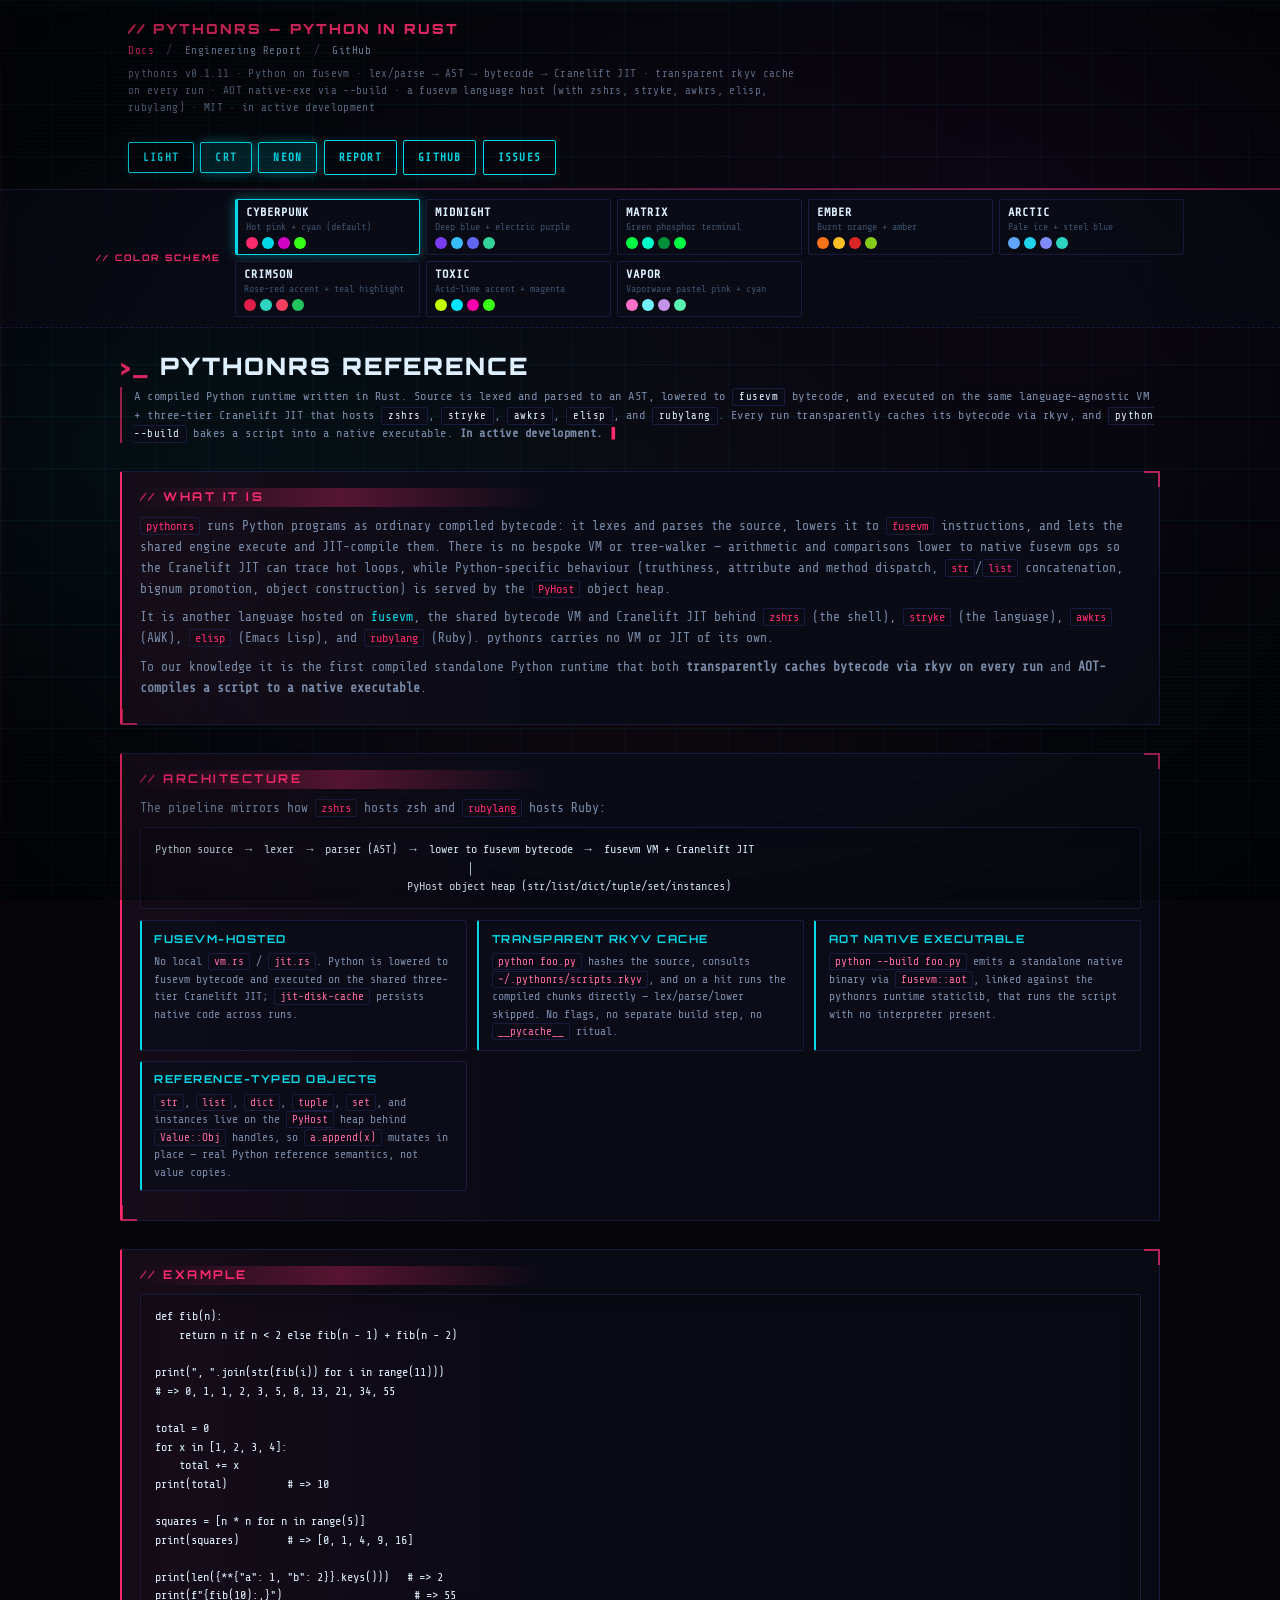
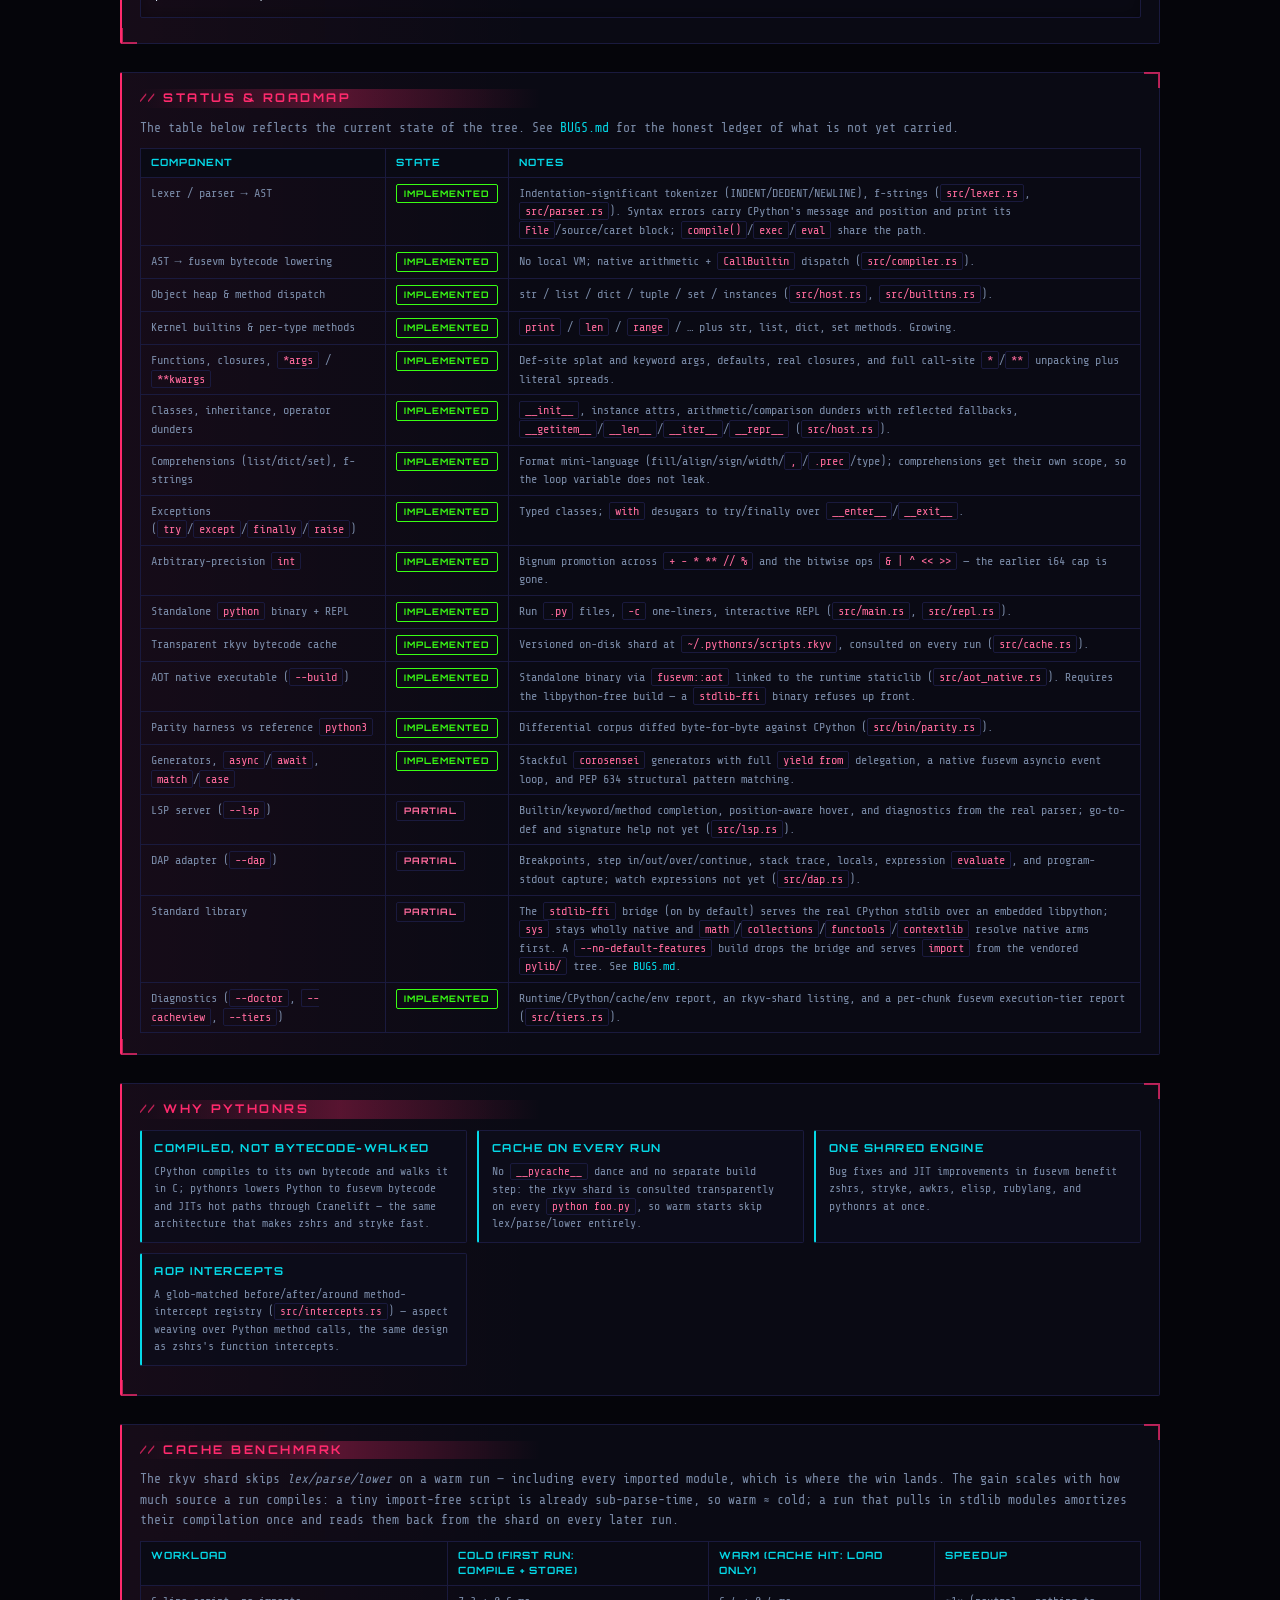
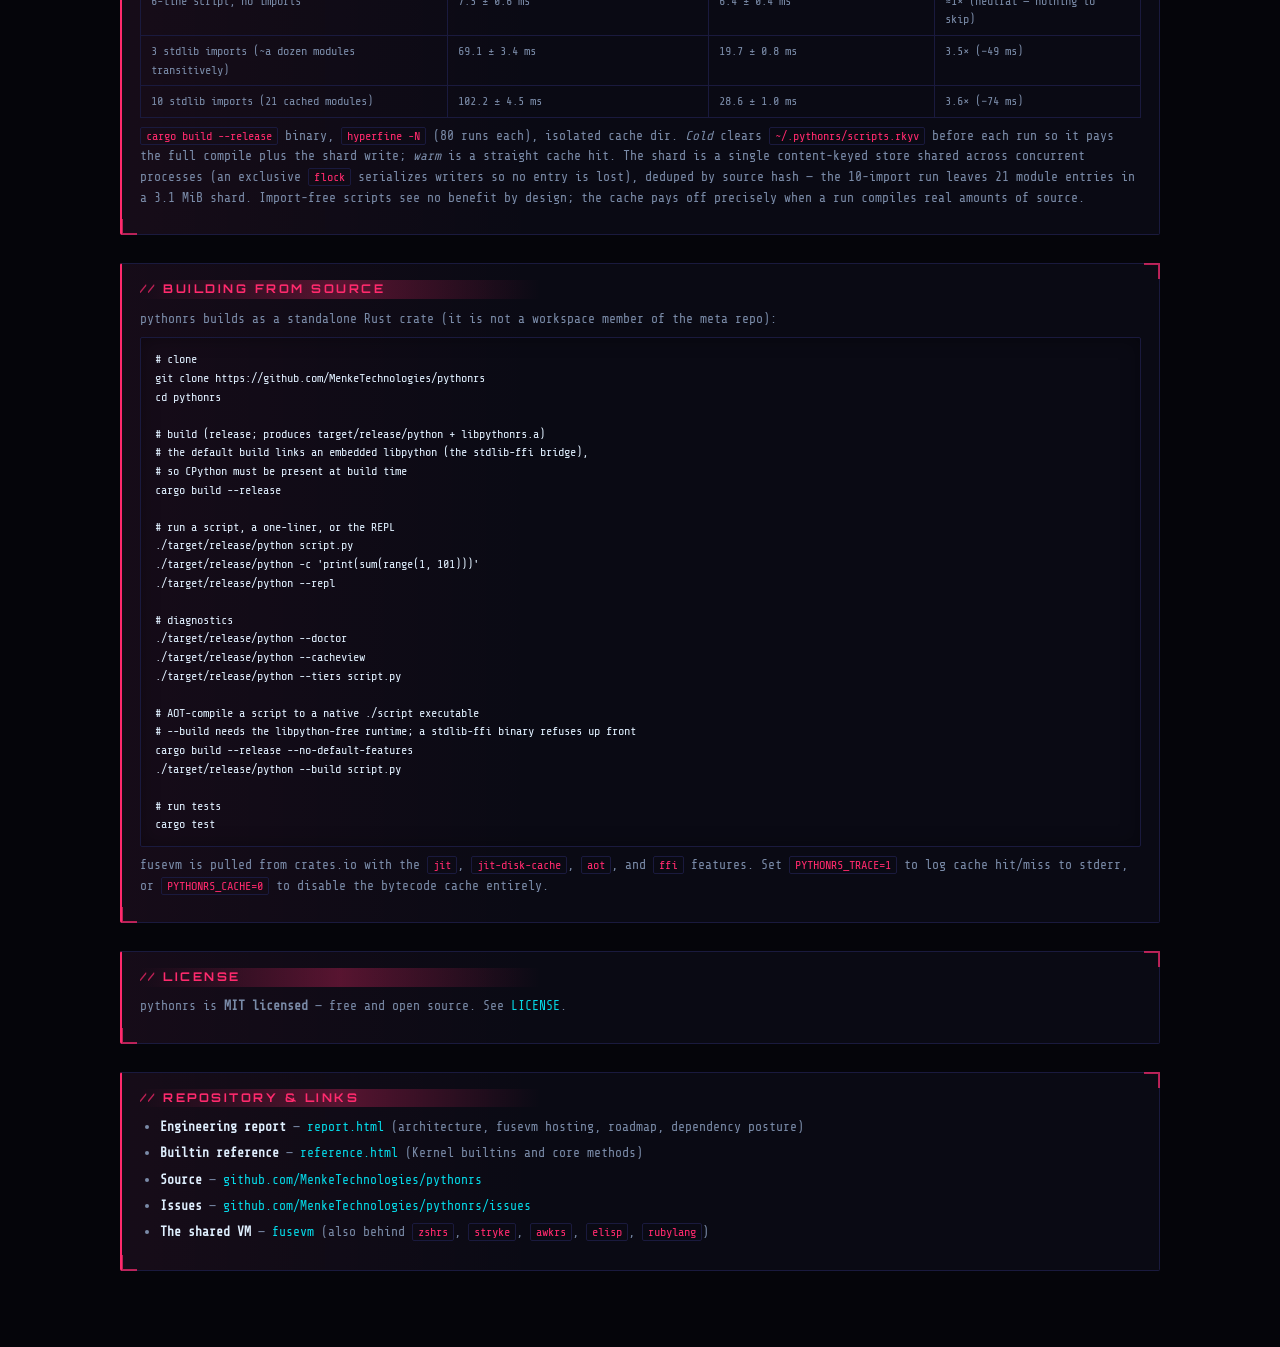
==== docs/index.html @ 942b1482 "docs: syntax-error reporting and compile() in the README and the status table; eval/exec/compile in " ====
<!DOCTYPE html>
<html lang="en">
<head>
  <meta charset="utf-8">
  <meta name="viewport" content="width=device-width, initial-scale=1">
  <meta name="color-scheme" content="dark light">
  <meta name="description" content="pythonrs — Python in Rust. A compiled Python runtime: source lexed and parsed to an AST, lowered to fusevm bytecode, and run on the shared bytecode VM with a three-tier Cranelift JIT. Transparent rkyv bytecode cache on every run, plus AOT to a native executable. MIT licensed.">
  <title>pythonrs — Documentation</title>
  <link rel="preconnect" href="https://fonts.googleapis.com">
  <link rel="preconnect" href="https://fonts.gstatic.com" crossorigin>
  <link href="https://fonts.googleapis.com/css2?family=Orbitron:wght@400;600;700;900&amp;family=Share+Tech+Mono&amp;display=swap" rel="stylesheet">
  <link rel="stylesheet" href="hud-static.css">
  <link rel="stylesheet" href="tutorial.css">
  <style>
    .tutorial-main { max-width: 68rem; }
    .docs-build-line {
      margin: 0.35rem 0 0;
      font-family: 'Share Tech Mono', ui-monospace, monospace;
      font-size: 11px;
      color: var(--text-dim);
      letter-spacing: 0.03em;
      max-width: 42rem;
      opacity: 0.75;
    }
    .hub-scheme-strip {
      border-bottom: 1px dashed var(--border);
      background: color-mix(in srgb, var(--bg-secondary) 85%, transparent);
      padding: 0.55rem 1.5rem 0.65rem;
      position: relative;
    }
    .hub-scheme-strip-inner {
      max-width: 68rem;
      margin: 0 auto;
      display: flex;
      align-items: center;
      gap: 0.85rem;
    }
    .hub-scheme-strip .hud-scheme-label {
      flex: 0 0 auto;
      font-family: 'Orbitron', sans-serif;
      font-size: 9px;
      font-weight: 700;
      letter-spacing: 2px;
      text-transform: uppercase;
      color: var(--accent);
      text-align: left;
    }
    .hub-scheme-strip .scheme-grid {
      flex: 1 1 auto;
      display: grid;
      grid-template-columns: repeat(5, minmax(0, 1fr));
      gap: 6px;
    }
    @media (max-width: 720px) {
      .hub-scheme-strip-inner { flex-direction: column; align-items: stretch; }
      .hub-scheme-strip .scheme-grid { grid-template-columns: repeat(2, minmax(0, 1fr)); }
    }
    .cat-grid {
      display: grid;
      grid-template-columns: repeat(auto-fill, minmax(16rem, 1fr));
      gap: 0.6rem;
      margin: 0.7rem 0;
    }
    .cat-card {
      border: 1px solid var(--border);
      border-left: 2px solid var(--cyan);
      padding: 0.6rem 0.8rem;
      background: color-mix(in srgb, var(--bg-card) 92%, transparent);
      border-radius: 2px;
    }
    .cat-card h4 {
      font-family: 'Orbitron', sans-serif;
      font-size: 11px;
      font-weight: 700;
      letter-spacing: 1.5px;
      text-transform: uppercase;
      color: var(--cyan);
      margin: 0 0 0.35rem;
    }
    .cat-card p { margin: 0; font-size: 11.5px; color: var(--text-dim); line-height: 1.5; }
    .cat-card code { font-size: 11px; color: var(--accent-light); }
    .reflection-table { width: 100%; border-collapse: collapse; margin: 0.6rem 0 0.2rem; font-size: 12px; }
    .reflection-table th {
      background: var(--bg-secondary); color: var(--cyan);
      font-family: 'Orbitron', sans-serif; font-size: 10px; font-weight: 700;
      letter-spacing: 1px; text-transform: uppercase; text-align: left;
      padding: 6px 10px; border: 1px solid var(--border);
    }
    .reflection-table td { padding: 6px 10px; border: 1px solid var(--border); color: var(--text-dim); vertical-align: top; }
    .reflection-table td code { color: var(--accent-light); background: var(--bg); }
    .status-pill {
      display: inline-block; font-family: 'Orbitron', sans-serif; font-size: 9px;
      font-weight: 700; letter-spacing: 1px; text-transform: uppercase;
      padding: 2px 7px; border-radius: 2px; border: 1px solid var(--border);
    }
    .status-ported { color: var(--cyan); border-color: var(--cyan); }
    .status-implemented { color: var(--green); border-color: var(--green); }
    .status-progress { color: var(--accent-light); }
    .status-planned { color: var(--text-muted); }
  </style>
</head>
<body>
  <div class="app tutorial-app" id="docsApp">
    <div class="crt-scanline" id="crtH" aria-hidden="true"></div>
    <div class="crt-scanline-v" id="crtV" aria-hidden="true"></div>

    <header class="tutorial-header">
      <div class="tutorial-header-inner">
        <div>
          <h1 class="tutorial-brand">// PYTHONRS — PYTHON IN RUST</h1>
          <nav class="tutorial-crumbs" aria-label="Breadcrumb">
            <span class="current">Docs</span>
            <span class="sep">/</span>
            <a href="report.html">Engineering Report</a>
            <span class="sep">/</span>
            <a href="https://github.com/MenkeTechnologies/pythonrs" target="_blank" rel="noopener noreferrer">GitHub</a>
          </nav>
          <p class="docs-build-line" id="pythonrsBuildLine">pythonrs v0.1.11 · Python on fusevm · lex/parse → AST → bytecode → Cranelift JIT · transparent rkyv cache on every run · AOT native-exe via --build · a fusevm language host (with zshrs, stryke, awkrs, elisp, rubylang) · MIT · in active development</p>
        </div>
        <div class="tutorial-toolbar">
          <button type="button" class="btn btn-secondary" id="btnTheme" title="Toggle light/dark">Theme</button>
          <button type="button" class="btn btn-secondary active" id="btnCrt" title="CRT scanline overlay">CRT</button>
          <button type="button" class="btn btn-secondary active" id="btnNeon" title="Neon border pulse">Neon</button>
          <a class="btn btn-secondary" href="report.html">Report</a>
          <a class="btn btn-secondary" href="https://github.com/MenkeTechnologies/pythonrs" target="_blank" rel="noopener noreferrer">GitHub</a>
          <a class="btn btn-secondary" href="https://github.com/MenkeTechnologies/pythonrs/issues" target="_blank" rel="noopener noreferrer">Issues</a>
        </div>
      </div>
    </header>

    <div class="hub-scheme-strip">
      <div class="hub-scheme-strip-inner">
        <span class="hud-scheme-label">// Color scheme</span>
        <div class="scheme-grid" id="hudSchemeGrid"></div>
      </div>
    </div>

    <main class="tutorial-main">
      <h2 class="tutorial-title"><span class="step-hash">&gt;_</span>PYTHONRS REFERENCE</h2>
      <p class="tutorial-subtitle">A compiled Python runtime written in Rust. Source is lexed and parsed to an AST, lowered to <code>fusevm</code> bytecode, and executed on the same language-agnostic VM + three-tier Cranelift JIT that hosts <code>zshrs</code>, <code>stryke</code>, <code>awkrs</code>, <code>elisp</code>, and <code>rubylang</code>. Every run transparently caches its bytecode via rkyv, and <code>python --build</code> bakes a script into a native executable. <strong>In active development.</strong></p>

      <section class="tutorial-section">
        <h2>What it is</h2>
        <p><code>pythonrs</code> runs Python programs as ordinary compiled bytecode: it lexes and parses the source, lowers it to <code>fusevm</code> instructions, and lets the shared engine execute and JIT-compile them. There is no bespoke VM or tree-walker — arithmetic and comparisons lower to native fusevm ops so the Cranelift JIT can trace hot loops, while Python-specific behaviour (truthiness, attribute and method dispatch, <code>str</code>/<code>list</code> concatenation, bignum promotion, object construction) is served by the <code>PyHost</code> object heap.</p>
        <p>It is another language hosted on <a href="https://github.com/MenkeTechnologies/fusevm">fusevm</a>, the shared bytecode VM and Cranelift JIT behind <code>zshrs</code> (the shell), <code>stryke</code> (the language), <code>awkrs</code> (AWK), <code>elisp</code> (Emacs Lisp), and <code>rubylang</code> (Ruby). pythonrs carries no VM or JIT of its own.</p>
        <p>To our knowledge it is the first compiled standalone Python runtime that both <strong>transparently caches bytecode via rkyv on every run</strong> and <strong>AOT-compiles a script to a native executable</strong>.</p>
      </section>

      <section class="tutorial-section">
        <h2>Architecture</h2>
        <p>The pipeline mirrors how <code>zshrs</code> hosts zsh and <code>rubylang</code> hosts Ruby:</p>
        <pre>Python source  →  lexer  →  parser (AST)  →  lower to fusevm bytecode  →  fusevm VM + Cranelift JIT
                                                    │
                                          PyHost object heap (str/list/dict/tuple/set/instances)</pre>
        <div class="cat-grid">
          <div class="cat-card"><h4>fusevm-hosted</h4><p>No local <code>vm.rs</code> / <code>jit.rs</code>. Python is lowered to fusevm bytecode and executed on the shared three-tier Cranelift JIT; <code>jit-disk-cache</code> persists native code across runs.</p></div>
          <div class="cat-card"><h4>Transparent rkyv cache</h4><p><code>python foo.py</code> hashes the source, consults <code>~/.pythonrs/scripts.rkyv</code>, and on a hit runs the compiled chunks directly — lex/parse/lower skipped. No flags, no separate build step, no <code>__pycache__</code> ritual.</p></div>
          <div class="cat-card"><h4>AOT native executable</h4><p><code>python --build foo.py</code> emits a standalone native binary via <code>fusevm::aot</code>, linked against the pythonrs runtime staticlib, that runs the script with no interpreter present.</p></div>
          <div class="cat-card"><h4>Reference-typed objects</h4><p><code>str</code>, <code>list</code>, <code>dict</code>, <code>tuple</code>, <code>set</code>, and instances live on the <code>PyHost</code> heap behind <code>Value::Obj</code> handles, so <code>a.append(x)</code> mutates in place — real Python reference semantics, not value copies.</p></div>
        </div>
      </section>

      <section class="tutorial-section">
        <h2>Example</h2>
<pre>def fib(n):
    return n if n &lt; 2 else fib(n - 1) + fib(n - 2)

print(", ".join(str(fib(i)) for i in range(11)))
# =&gt; 0, 1, 1, 2, 3, 5, 8, 13, 21, 34, 55

total = 0
for x in [1, 2, 3, 4]:
    total += x
print(total)          # =&gt; 10

squares = [n * n for n in range(5)]
print(squares)        # =&gt; [0, 1, 4, 9, 16]

print(len({**{"a": 1, "b": 2}}.keys()))   # =&gt; 2
print(f"{fib(10):,}")                      # =&gt; 55</pre>
      </section>

      <section class="tutorial-section">
        <h2>Status &amp; roadmap</h2>
        <p>The table below reflects the current state of the tree. See <a href="https://github.com/MenkeTechnologies/pythonrs/blob/main/BUGS.md">BUGS.md</a> for the honest ledger of what is not yet carried.</p>
        <table class="reflection-table">
          <thead><tr><th>Component</th><th>State</th><th>Notes</th></tr></thead>
          <tbody>
            <tr><td>Lexer / parser → AST</td><td><span class="status-pill status-implemented">Implemented</span></td><td>Indentation-significant tokenizer (INDENT/DEDENT/NEWLINE), f-strings (<code>src/lexer.rs</code>, <code>src/parser.rs</code>). Syntax errors carry CPython's message and position and print its <code>File</code>/source/caret block; <code>compile()</code>/<code>exec</code>/<code>eval</code> share the path.</td></tr>
            <tr><td>AST → fusevm bytecode lowering</td><td><span class="status-pill status-implemented">Implemented</span></td><td>No local VM; native arithmetic + <code>CallBuiltin</code> dispatch (<code>src/compiler.rs</code>).</td></tr>
            <tr><td>Object heap &amp; method dispatch</td><td><span class="status-pill status-implemented">Implemented</span></td><td>str / list / dict / tuple / set / instances (<code>src/host.rs</code>, <code>src/builtins.rs</code>).</td></tr>
            <tr><td>Kernel builtins &amp; per-type methods</td><td><span class="status-pill status-implemented">Implemented</span></td><td><code>print</code> / <code>len</code> / <code>range</code> / … plus str, list, dict, set methods. Growing.</td></tr>
            <tr><td>Functions, closures, <code>*args</code> / <code>**kwargs</code></td><td><span class="status-pill status-implemented">Implemented</span></td><td>Def-site splat and keyword args, defaults, real closures, and full call-site <code>*</code>/<code>**</code> unpacking plus literal spreads.</td></tr>
            <tr><td>Classes, inheritance, operator dunders</td><td><span class="status-pill status-implemented">Implemented</span></td><td><code>__init__</code>, instance attrs, arithmetic/comparison dunders with reflected fallbacks, <code>__getitem__</code>/<code>__len__</code>/<code>__iter__</code>/<code>__repr__</code> (<code>src/host.rs</code>).</td></tr>
            <tr><td>Comprehensions (list/dict/set), f-strings</td><td><span class="status-pill status-implemented">Implemented</span></td><td>Format mini-language (fill/align/sign/width/<code>,</code>/<code>.prec</code>/type); comprehensions get their own scope, so the loop variable does not leak.</td></tr>
            <tr><td>Exceptions (<code>try</code>/<code>except</code>/<code>finally</code>/<code>raise</code>)</td><td><span class="status-pill status-implemented">Implemented</span></td><td>Typed classes; <code>with</code> desugars to try/finally over <code>__enter__</code>/<code>__exit__</code>.</td></tr>
            <tr><td>Arbitrary-precision <code>int</code></td><td><span class="status-pill status-implemented">Implemented</span></td><td>Bignum promotion across <code>+ - * ** // %</code> and the bitwise ops <code>&amp; | ^ &lt;&lt; &gt;&gt;</code> — the earlier i64 cap is gone.</td></tr>
            <tr><td>Standalone <code>python</code> binary + REPL</td><td><span class="status-pill status-implemented">Implemented</span></td><td>Run <code>.py</code> files, <code>-c</code> one-liners, interactive REPL (<code>src/main.rs</code>, <code>src/repl.rs</code>).</td></tr>
            <tr><td>Transparent rkyv bytecode cache</td><td><span class="status-pill status-implemented">Implemented</span></td><td>Versioned on-disk shard at <code>~/.pythonrs/scripts.rkyv</code>, consulted on every run (<code>src/cache.rs</code>).</td></tr>
            <tr><td>AOT native executable (<code>--build</code>)</td><td><span class="status-pill status-implemented">Implemented</span></td><td>Standalone binary via <code>fusevm::aot</code> linked to the runtime staticlib (<code>src/aot_native.rs</code>). Requires the libpython-free build — a <code>stdlib-ffi</code> binary refuses up front.</td></tr>
            <tr><td>Parity harness vs reference <code>python3</code></td><td><span class="status-pill status-implemented">Implemented</span></td><td>Differential corpus diffed byte-for-byte against CPython (<code>src/bin/parity.rs</code>).</td></tr>
            <tr><td>Generators, <code>async</code>/<code>await</code>, <code>match</code>/<code>case</code></td><td><span class="status-pill status-implemented">Implemented</span></td><td>Stackful <code>corosensei</code> generators with full <code>yield from</code> delegation, a native fusevm asyncio event loop, and PEP 634 structural pattern matching.</td></tr>
            <tr><td>LSP server (<code>--lsp</code>)</td><td><span class="status-pill status-progress">Partial</span></td><td>Builtin/keyword/method completion, position-aware hover, and diagnostics from the real parser; go-to-def and signature help not yet (<code>src/lsp.rs</code>).</td></tr>
            <tr><td>DAP adapter (<code>--dap</code>)</td><td><span class="status-pill status-progress">Partial</span></td><td>Breakpoints, step in/out/over/continue, stack trace, locals, expression <code>evaluate</code>, and program-stdout capture; watch expressions not yet (<code>src/dap.rs</code>).</td></tr>
            <tr><td>Standard library</td><td><span class="status-pill status-progress">Partial</span></td><td>The <code>stdlib-ffi</code> bridge (on by default) serves the real CPython stdlib over an embedded libpython; <code>sys</code> stays wholly native and <code>math</code>/<code>collections</code>/<code>functools</code>/<code>contextlib</code> resolve native arms first. A <code>--no-default-features</code> build drops the bridge and serves <code>import</code> from the vendored <code>pylib/</code> tree. See <a href="https://github.com/MenkeTechnologies/pythonrs/blob/main/BUGS.md">BUGS.md</a>.</td></tr>
            <tr><td>Diagnostics (<code>--doctor</code>, <code>--cacheview</code>, <code>--tiers</code>)</td><td><span class="status-pill status-implemented">Implemented</span></td><td>Runtime/CPython/cache/env report, an rkyv-shard listing, and a per-chunk fusevm execution-tier report (<code>src/tiers.rs</code>).</td></tr>
          </tbody>
        </table>
      </section>

      <section class="tutorial-section">
        <h2>Why pythonrs</h2>
        <div class="cat-grid">
          <div class="cat-card"><h4>Compiled, not bytecode-walked</h4><p>CPython compiles to its own bytecode and walks it in C; pythonrs lowers Python to fusevm bytecode and JITs hot paths through Cranelift — the same architecture that makes zshrs and stryke fast.</p></div>
          <div class="cat-card"><h4>Cache on every run</h4><p>No <code>__pycache__</code> dance and no separate build step: the rkyv shard is consulted transparently on every <code>python foo.py</code>, so warm starts skip lex/parse/lower entirely.</p></div>
          <div class="cat-card"><h4>One shared engine</h4><p>Bug fixes and JIT improvements in fusevm benefit zshrs, stryke, awkrs, elisp, rubylang, and pythonrs at once.</p></div>
          <div class="cat-card"><h4>AOP intercepts</h4><p>A glob-matched before/after/around method-intercept registry (<code>src/intercepts.rs</code>) — aspect weaving over Python method calls, the same design as zshrs's function intercepts.</p></div>
        </div>
      </section>

      <section class="tutorial-section">
        <h2>Cache benchmark</h2>
        <p>The rkyv shard skips <em>lex/parse/lower</em> on a warm run — including every imported module, which is where the win lands. The gain scales with how much source a run compiles: a tiny import-free script is already sub-parse-time, so warm ≈ cold; a run that pulls in stdlib modules amortizes their compilation once and reads them back from the shard on every later run.</p>
        <table class="reflection-table">
          <thead><tr><th>Workload</th><th>Cold (first run: compile&nbsp;+&nbsp;store)</th><th>Warm (cache hit: load only)</th><th>Speedup</th></tr></thead>
          <tbody>
            <tr><td>6-line script, no imports</td><td>7.3&nbsp;±&nbsp;0.6&nbsp;ms</td><td>6.4&nbsp;±&nbsp;0.4&nbsp;ms</td><td>≈1× (neutral — nothing to skip)</td></tr>
            <tr><td>3 stdlib imports (~a dozen modules transitively)</td><td>69.1&nbsp;±&nbsp;3.4&nbsp;ms</td><td>19.7&nbsp;±&nbsp;0.8&nbsp;ms</td><td>3.5× (−49&nbsp;ms)</td></tr>
            <tr><td>10 stdlib imports (21 cached modules)</td><td>102.2&nbsp;±&nbsp;4.5&nbsp;ms</td><td>28.6&nbsp;±&nbsp;1.0&nbsp;ms</td><td>3.6× (−74&nbsp;ms)</td></tr>
          </tbody>
        </table>
        <p class="docs-note"><code>cargo build --release</code> binary, <code>hyperfine -N</code> (80 runs each), isolated cache dir. <em>Cold</em> clears <code>~/.pythonrs/scripts.rkyv</code> before each run so it pays the full compile plus the shard write; <em>warm</em> is a straight cache hit. The shard is a single content-keyed store shared across concurrent processes (an exclusive <code>flock</code> serializes writers so no entry is lost), deduped by source hash — the 10-import run leaves 21 module entries in a 3.1&nbsp;MiB shard. Import-free scripts see no benefit by design; the cache pays off precisely when a run compiles real amounts of source.</p>
      </section>

      <section class="tutorial-section">
        <h2>Building from source</h2>
        <p>pythonrs builds as a standalone Rust crate (it is not a workspace member of the meta repo):</p>
<pre># clone
git clone https://github.com/MenkeTechnologies/pythonrs
cd pythonrs

# build (release; produces target/release/python + libpythonrs.a)
# the default build links an embedded libpython (the stdlib-ffi bridge),
# so CPython must be present at build time
cargo build --release

# run a script, a one-liner, or the REPL
./target/release/python script.py
./target/release/python -c 'print(sum(range(1, 101)))'
./target/release/python --repl

# diagnostics
./target/release/python --doctor
./target/release/python --cacheview
./target/release/python --tiers script.py

# AOT-compile a script to a native ./script executable
# --build needs the libpython-free runtime; a stdlib-ffi binary refuses up front
cargo build --release --no-default-features
./target/release/python --build script.py

# run tests
cargo test</pre>
        <p>fusevm is pulled from crates.io with the <code>jit</code>, <code>jit-disk-cache</code>, <code>aot</code>, and <code>ffi</code> features. Set <code>PYTHONRS_TRACE=1</code> to log cache hit/miss to stderr, or <code>PYTHONRS_CACHE=0</code> to disable the bytecode cache entirely.</p>
      </section>

      <section class="tutorial-section">
        <h2>License</h2>
        <p>pythonrs is <strong>MIT licensed</strong> — free and open source. See <a href="https://github.com/MenkeTechnologies/pythonrs/blob/main/LICENSE">LICENSE</a>.</p>
      </section>

      <section class="tutorial-section">
        <h2>Repository &amp; links</h2>
        <ul>
          <li><strong>Engineering report</strong> — <a href="report.html">report.html</a> (architecture, fusevm hosting, roadmap, dependency posture)</li>
          <li><strong>Builtin reference</strong> — <a href="reference.html">reference.html</a> (Kernel builtins and core methods)</li>
          <li><strong>Source</strong> — <a href="https://github.com/MenkeTechnologies/pythonrs">github.com/MenkeTechnologies/pythonrs</a></li>
          <li><strong>Issues</strong> — <a href="https://github.com/MenkeTechnologies/pythonrs/issues">github.com/MenkeTechnologies/pythonrs/issues</a></li>
          <li><strong>The shared VM</strong> — <a href="https://github.com/MenkeTechnologies/fusevm">fusevm</a> (also behind <code>zshrs</code>, <code>stryke</code>, <code>awkrs</code>, <code>elisp</code>, <code>rubylang</code>)</li>
        </ul>
      </section>
    </main>
  </div>

  <script src="hud-theme.js"></script>
</body>
</html>
---- docs/hud-static.css ----
/*
 * Fonts: pages must load Google Fonts with <link href="https://fonts.googleapis.com/..."> in <head>.
 * Do not use @import here: the i18n audit inlines this file in a single <style> block, and a leading
 * @import against https from file:// makes WebKit skip the rest of the stylesheet (HUD + color schemes vanish).
 */
html {
  color-scheme: dark;
}
html[data-theme="light"] {
  color-scheme: light;
}

* { margin: 0; padding: 0; box-sizing: border-box; }

::selection {
  background: rgba(5, 217, 232, 0.3);
  color: #fff;
}

:root {
  --bg-primary: #05050a;
  --bg-secondary: #0a0a14;
  --bg-card: #0d0d1a;
  --bg-hover: #12122a;
  --accent: #ff2a6d;
  --accent-light: #ff6b9d;
  --accent-glow: rgba(255, 42, 109, 0.4);
  --cyan: #05d9e8;
  --cyan-glow: rgba(5, 217, 232, 0.4);
  --cyan-dim: rgba(5, 217, 232, 0.15);
  --magenta: #d300c5;
  --magenta-glow: rgba(211, 0, 197, 0.3);
  --green: #39ff14;
  --green-bg: rgba(57, 255, 20, 0.08);
  --red: #ff073a;
  --text: #e0f0ff;
  --text-dim: #7a8ba8;
  --text-muted: #3d4f6a;
  --border: #1a1a3e;
  --border-glow: #2a1a4e;
  --cyber-grid-line: rgba(5, 217, 232, 0.042);
  --cyber-grid-cross: rgba(5, 217, 232, 0.034);
}

[data-theme="light"] {
  --bg-primary: #f0f2f5;
  --bg-secondary: #e4e7ec;
  --bg-card: #ffffff;
  --bg-hover: #f7f8fa;
  --accent: #d6196e;
  --accent-light: #e84d8a;
  --accent-glow: rgba(214, 25, 110, 0.15);
  --cyan: #0891b2;
  --cyan-glow: rgba(8, 145, 178, 0.2);
  --cyan-dim: rgba(8, 145, 178, 0.08);
  --magenta: #a300a3;
  --magenta-glow: rgba(163, 0, 163, 0.15);
  --green: #15803d;
  --green-bg: rgba(21, 128, 61, 0.08);
  --red: #dc2626;
  --text: #1e293b;
  --text-dim: #475569;
  --text-muted: #94a3b8;
  --border: #cbd5e1;
  --border-glow: #a5b4c8;
  --cyber-grid-line: rgba(8, 145, 178, 0.08);
  --cyber-grid-cross: rgba(8, 145, 178, 0.055);
}

[data-theme="light"] .app::after {
  background: repeating-linear-gradient(
    0deg, transparent, transparent 2px, rgba(0, 0, 0, 0.02) 2px, rgba(0, 0, 0, 0.02) 4px);
}

[data-theme="light"] .app::before {
  background: radial-gradient(ellipse at center, transparent 65%, rgba(0, 0, 0, 0.12) 100%);
}

[data-theme="light"] .crt-scanline {
  background: linear-gradient(90deg,
    transparent 0%, rgba(0, 0, 0, 0.04) 20%, rgba(0, 0, 0, 0.08) 50%,
    rgba(0, 0, 0, 0.04) 80%, transparent 100%);
  box-shadow: 0 0 15px 5px rgba(0, 0, 0, 0.03);
}

[data-theme="light"] .crt-scanline-v {
  background: linear-gradient(180deg,
    transparent 0%, rgba(0, 0, 0, 0.03) 20%, rgba(0, 0, 0, 0.06) 50%,
    rgba(0, 0, 0, 0.03) 80%, transparent 100%);
  box-shadow: 0 0 15px 5px rgba(0, 0, 0, 0.02);
}

body {
  font-family: 'Share Tech Mono', 'SF Mono', 'Fira Code', monospace;
  background-color: var(--bg-primary);
  background-image:
    radial-gradient(ellipse at 20% 50%, rgba(5, 217, 232, 0.045) 0%, transparent 52%),
    radial-gradient(ellipse at 80% 20%, rgba(211, 0, 197, 0.04) 0%, transparent 50%),
    radial-gradient(ellipse at 50% 82%, rgba(255, 42, 109, 0.035) 0%, transparent 48%),
    linear-gradient(var(--cyber-grid-line) 1px, transparent 1px),
    linear-gradient(90deg, var(--cyber-grid-cross) 1px, transparent 1px);
  background-size: auto, auto, auto, 52px 52px, 52px 52px;
  background-attachment: fixed;
  color: var(--text);
  min-height: 100vh;
  line-height: 1.55;
}

[data-theme="light"] body {
  background-image:
    radial-gradient(ellipse at 22% 48%, rgba(8, 145, 178, 0.09) 0%, transparent 52%),
    radial-gradient(ellipse at 78% 22%, rgba(163, 0, 163, 0.07) 0%, transparent 50%),
    linear-gradient(var(--cyber-grid-line) 1px, transparent 1px),
    linear-gradient(90deg, var(--cyber-grid-cross) 1px, transparent 1px);
  background-size: auto, auto, 44px 44px, 44px 44px;
  background-attachment: fixed;
}

.app {
  position: relative;
  min-height: 100vh;
  display: flex;
  flex-direction: column;
}

.app::after {
  content: '';
  position: fixed;
  inset: 0;
  background: repeating-linear-gradient(
    0deg, transparent, transparent 2px,
    rgba(5, 217, 232, 0.015) 2px, rgba(5, 217, 232, 0.015) 4px);
  pointer-events: none;
  z-index: 9999;
}

.app::before {
  content: '';
  position: fixed;
  inset: 0;
  background: radial-gradient(ellipse at center, transparent 60%, rgba(0, 0, 0, 0.5) 100%);
  pointer-events: none;
  z-index: 9998;
}

.app.no-crt::after,
.app.no-crt::before { display: none; }

.crt-scanline {
  position: fixed;
  left: 0;
  right: 0;
  height: 2px;
  background: linear-gradient(90deg,
    transparent 0%, rgba(5, 217, 232, 0.03) 20%, rgba(5, 217, 232, 0.08) 50%,
    rgba(5, 217, 232, 0.03) 80%, transparent 100%);
  box-shadow: 0 0 15px 5px rgba(5, 217, 232, 0.04);
  pointer-events: none;
  z-index: 9997;
  animation: hscan 12s linear infinite;
}

.crt-scanline-v {
  position: fixed;
  top: 0;
  bottom: 0;
  width: 2px;
  background: linear-gradient(180deg,
    transparent 0%, rgba(255, 42, 109, 0.03) 20%, rgba(255, 42, 109, 0.06) 50%,
    rgba(255, 42, 109, 0.03) 80%, transparent 100%);
  box-shadow: 0 0 15px 5px rgba(255, 42, 109, 0.03);
  pointer-events: none;
  z-index: 9997;
  animation: vscan 18s linear infinite;
}

@keyframes hscan {
  0% { top: -2px; opacity: 0; }
  5% { opacity: 1; }
  95% { opacity: 1; }
  100% { top: 100%; opacity: 0; }
}

@keyframes vscan {
  0% { left: -2px; opacity: 0; }
  5% { opacity: 1; }
  95% { opacity: 1; }
  100% { left: 100%; opacity: 0; }
}

body.no-neon-glow * {
  animation-name: none !important;
  animation-duration: 0s !important;
}

body.no-neon-glow .doc-card {
  box-shadow: 0 0 20px var(--cyan-glow), 0 4px 24px rgba(0, 0, 0, 0.35);
}

[data-theme="light"] body.no-neon-glow .doc-card {
  box-shadow: 0 2px 16px rgba(0, 0, 0, 0.08);
}

::-webkit-scrollbar { width: 8px; height: 8px; }
::-webkit-scrollbar-track { background: rgba(5, 5, 10, 0.5); }
[data-theme="light"] ::-webkit-scrollbar-track { background: rgba(226, 232, 240, 0.8); }
::-webkit-scrollbar-thumb {
  background: linear-gradient(180deg, var(--cyan) 0%, var(--magenta) 100%);
  border-radius: 4px;
  box-shadow: 0 0 8px var(--cyan-glow), inset 0 1px 0 rgba(255, 255, 255, 0.2);
}
::-webkit-scrollbar-thumb:hover {
  background: linear-gradient(180deg, var(--accent) 0%, var(--cyan) 100%);
}

.docs-header {
  padding: 20px 24px 16px;
  border-bottom: 1px solid var(--border);
  background: linear-gradient(180deg, #070714 0%, #0d0d22 42%, var(--bg-secondary) 100%);
  position: relative;
  box-shadow:
    0 4px 28px rgba(0, 0, 0, 0.55),
    0 1px 0 rgba(5, 217, 232, 0.1),
    inset 0 1px 0 rgba(5, 217, 232, 0.06);
  z-index: 1;
}

[data-theme="light"] .docs-header {
  background: linear-gradient(180deg, #f8fafc 0%, #f1f5f9 100%);
  box-shadow: 0 2px 12px rgba(0, 0, 0, 0.06);
}

.docs-header::after {
  content: '';
  position: absolute;
  bottom: 0;
  left: 0;
  right: 0;
  height: 1px;
  background: linear-gradient(90deg, transparent, var(--cyan), var(--accent), var(--cyan), transparent);
  opacity: 0.6;
}

.docs-header-inner {
  max-width: 92rem;
  margin: 0 auto;
  display: flex;
  align-items: flex-start;
  justify-content: space-between;
  gap: 1rem;
  flex-wrap: wrap;
}

.docs-title-block h1 {
  font-family: 'Orbitron', sans-serif;
  font-size: clamp(1rem, 2.5vw, 1.25rem);
  font-weight: 900;
  letter-spacing: 3px;
  text-transform: uppercase;
  background: linear-gradient(90deg, var(--cyan), #fff, var(--accent), var(--cyan));
  background-size: 300% 100%;
  -webkit-background-clip: text;
  -webkit-text-fill-color: transparent;
  background-clip: text;
  filter: drop-shadow(0 0 8px var(--cyan-glow));
  animation: logo-shimmer 6s linear infinite;
  margin: 0 0 6px;
}

[data-theme="light"] .docs-title-block h1 {
  filter: drop-shadow(0 0 4px var(--cyan-glow));
}

@keyframes logo-shimmer {
  0% { background-position: 0% 0%; }
  100% { background-position: 300% 0%; }
}

.docs-sub {
  font-size: 11px;
  color: var(--text-dim);
  letter-spacing: 0.5px;
  max-width: 42rem;
  word-break: break-word;
}

.docs-build-line {
  margin: 0.35rem 0 0;
  font-family: 'Share Tech Mono', ui-monospace, monospace;
  font-size: 11px;
  color: var(--text-dim);
  letter-spacing: 0.03em;
  max-width: 42rem;
}

.docs-note {
  font-size: 12px;
  color: var(--text-dim);
  line-height: 1.55;
}

.docs-build-line:empty {
  display: none;
}

.docs-toolbar {
  display: flex;
  flex-wrap: wrap;
  gap: 8px;
  align-items: center;
}

.docs-header-actions {
  display: flex;
  flex-direction: row;
  flex-wrap: wrap;
  align-items: flex-start;
  justify-content: flex-end;
  gap: 14px;
  min-width: 0;
  margin-left: auto;
}

.hud-scheme-row {
  display: flex;
  flex-direction: column;
  align-items: flex-end;
  gap: 6px;
  flex: 0 1 auto;
  max-width: min(36rem, 92vw);
}

.hud-scheme-label {
  font-size: 9px;
  text-transform: uppercase;
  letter-spacing: 2px;
  color: var(--text-muted);
  text-align: right;
}

.scheme-grid {
  display: grid;
  grid-template-columns: repeat(auto-fill, minmax(120px, 1fr));
  gap: 3px;
}

.scheme-btn {
  padding: 5px 8px;
  background: var(--bg-secondary);
  border: 1px solid var(--border);
  border-radius: 2px;
  cursor: pointer;
  text-align: left;
  font-family: 'Share Tech Mono', monospace;
  transition: all 0.2s;
}

.scheme-btn:hover {
  border-color: var(--cyan);
  box-shadow: 0 0 10px var(--cyan-dim);
}

.scheme-btn.active {
  border-color: var(--cyan);
  border-left: 3px solid var(--cyan);
  box-shadow: 0 0 12px var(--cyan-glow);
}

.scheme-btn-name {
  font-size: 12px;
  font-weight: 600;
  color: var(--text);
  text-transform: uppercase;
  letter-spacing: 1px;
  margin-bottom: 2px;
}

.scheme-btn-desc {
  font-size: 10px;
  color: var(--text-muted);
}

.scheme-btn-preview {
  display: flex;
  gap: 4px;
  margin-top: 5px;
  flex-wrap: wrap;
}

.scheme-dot {
  width: 12px;
  height: 12px;
  border-radius: 50%;
}

button, a.btn {
  font-family: 'Share Tech Mono', monospace;
}

a.btn {
  text-decoration: none;
}

.btn {
  padding: 8px 14px;
  border-radius: 2px;
  border: none;
  font-size: 11px;
  font-weight: 600;
  cursor: pointer;
  display: inline-flex;
  align-items: center;
  gap: 6px;
  transition: all 0.2s;
  text-transform: uppercase;
  letter-spacing: 1.2px;
  background-image: linear-gradient(180deg, rgba(255,255,255,0.12) 0%, rgba(255,255,255,0.02) 40%, transparent 60%);
}

.btn-secondary {
  background: transparent;
  color: var(--cyan);
  border: 1px solid var(--cyan);
  box-shadow: 0 0 8px var(--cyan-dim);
}

.btn-secondary:hover {
  background: rgba(5, 217, 232, 0.08);
  box-shadow: 0 0 15px var(--cyan-glow);
  transform: translateY(-1px);
}

.btn-secondary:active { transform: translateY(1px) scale(0.98); }
.btn-secondary.active {
  background: rgba(5, 217, 232, 0.12);
  box-shadow: 0 0 12px var(--cyan-glow);
}

[data-theme="light"] .btn-secondary:hover { background: rgba(8, 145, 178, 0.1); }

.docs-main {
  position: relative;
  z-index: 1;
  flex: 1;
  max-width: 92rem;
  margin: 0 auto;
  padding: 2rem 1.25rem 4rem;
  width: 100%;
}

.doc-card {
  background-color: var(--bg-card);
  background-image: linear-gradient(180deg, rgba(255,255,255,0.07) 0%, rgba(255,255,255,0.02) 30%, transparent 50%);
  border: 1px solid var(--cyan);
  border-radius: 2px;
  padding: 1.25rem 1.35rem;
  margin: 1.25rem 0;
  position: relative;
  box-shadow: 0 0 40px var(--cyan-glow);
  backdrop-filter: blur(12px) saturate(1.4);
  -webkit-backdrop-filter: blur(12px) saturate(1.4);
}

.doc-card::before {
  content: '';
  position: absolute;
  top: 0;
  left: 10%;
  right: 10%;
  height: 1px;
  background: linear-gradient(90deg, transparent, rgba(255,255,255,0.2), transparent);
  pointer-events: none;
}

body:not(.no-neon-glow) .doc-card {
  animation: neon-border-glow 2.5s ease-in-out infinite;
}

@keyframes neon-border-glow {
  0%, 100% {
    box-shadow: 0 0 20px var(--cyan-glow), 0 0 4px var(--cyan-glow);
    border-color: var(--cyan);
  }
  50% {
    box-shadow: 0 0 40px var(--cyan-glow), 0 0 12px var(--magenta-glow);
    border-color: var(--accent);
  }
}

.doc-card h2 {
  font-family: 'Orbitron', sans-serif;
  font-size: 13px;
  color: var(--cyan);
  text-transform: uppercase;
  letter-spacing: 2px;
  margin: 0 0 0.75rem;
  padding-bottom: 10px;
  border-bottom: 1px solid var(--border);
  box-shadow: 0 2px 6px rgba(0, 0, 0, 0.15);
}

.doc-card > p, .doc-card > .meta { margin: 0 0 1rem; }

.doc-card h3 {
  font-family: 'Orbitron', sans-serif;
  font-size: 11px;
  color: var(--accent-light);
  text-transform: uppercase;
  letter-spacing: 1.5px;
  margin: 1.35rem 0 0.5rem;
}

.doc-card h3:first-of-type { margin-top: 0.35rem; }

.meta {
  color: var(--text-dim);
  font-size: 13px;
  margin-top: 8px;
}

.meta.warn { color: var(--accent-light); }

.banner {
  padding: 12px 16px;
  border-radius: 2px;
  margin: 0 0 1rem;
  font-size: 13px;
  border: 1px solid var(--border);
}

.banner.ok {
  border-color: var(--green);
  background: var(--green-bg);
  color: var(--text);
}

.banner.bad {
  border-color: var(--red);
  background: rgba(255, 7, 58, 0.08);
  color: var(--text);
}

.table-wrap {
  overflow-x: auto;
  margin-top: 0.5rem;
  -webkit-overflow-scrolling: touch;
}

table {
  border-collapse: collapse;
  width: 100%;
  min-width: 0;
}

table.catalog-all { min-width: 56rem; }

th, td {
  border: 1px solid var(--border);
  padding: 8px 10px;
  text-align: left;
  vertical-align: top;
}

th {
  background: var(--bg-secondary);
  color: var(--cyan);
  font-family: 'Orbitron', sans-serif;
  font-size: 10px;
  font-weight: 700;
  letter-spacing: 1px;
  text-transform: uppercase;
}

td.val {
  white-space: pre-wrap;
  word-break: break-word;
  max-width: 36rem;
  font-size: 12px;
  color: var(--text-dim);
}

td.locs {
  max-width: 22rem;
  word-break: break-all;
  color: var(--text-muted);
  font-size: 11px;
}

td.surfaces {
  max-width: 18rem;
  word-break: break-word;
  color: var(--text-dim);
  font-size: 11px;
}

td.warn { color: var(--accent-light); font-weight: 600; }

code {
  font-family: 'Share Tech Mono', ui-monospace, monospace;
  font-size: 0.88em;
  padding: 2px 6px;
  background: var(--bg-secondary);
  border: 1px solid var(--border);
  border-radius: 2px;
  color: var(--text);
}

pre.testlog {
  font-size: 11px;
  background: var(--bg-secondary);
  border: 1px solid var(--border);
  border-radius: 2px;
  padding: 12px;
  max-height: 28rem;
  overflow: auto;
  white-space: pre-wrap;
  word-break: break-word;
  margin-top: 8px;
  box-shadow: inset 0 0 20px rgba(0, 0, 0, 0.25);
  color: var(--text);
}

[data-theme="light"] pre.testlog {
  box-shadow: inset 0 0 12px rgba(0, 0, 0, 0.04);
}

span.ok { color: var(--green); font-weight: 600; }
span.bad { color: var(--red); font-weight: 600; }

details {
  margin-top: 12px;
  color: var(--text-dim);
  font-size: 12px;
}

details summary {
  cursor: pointer;
  color: var(--cyan);
  font-weight: 600;
}

a {
  color: var(--cyan);
  text-decoration: none;
  transition: color 0.15s, text-shadow 0.15s;
}

a:hover {
  color: var(--accent-light);
  text-shadow: 0 0 8px var(--cyan-glow);
}

.crt-scanline[hidden],
.crt-scanline-v[hidden] { display: none !important; }

.doc-footer {
  margin-top: 2rem;
  padding-top: 1rem;
  border-top: 1px solid var(--border);
  font-size: 12px;
  color: var(--text-muted);
}
---- docs/tutorial.css ----
/* AUDIO_HAXOR — Tutorial pages
   Cyberpunk walkthrough styles. Loads after hud-static.css and
   reuses its CSS variables (var(--bg), --text, --accent, --border).
*/

.tutorial-app {
  min-height: 100vh;
  display: flex;
  flex-direction: column;
}

.tutorial-header {
  position: relative;
  border-bottom: 1px solid var(--border);
  background:
    linear-gradient(180deg,
      color-mix(in srgb, var(--accent) 4%, transparent) 0%,
      transparent 100%),
    var(--bg);
  padding: 1.1rem 1.5rem 0.85rem;
}
.tutorial-header::after {
  content: "";
  position: absolute;
  left: 0; right: 0; bottom: -1px;
  height: 2px;
  background: linear-gradient(
    90deg,
    transparent,
    var(--accent),
    transparent
  );
  opacity: 0.55;
  pointer-events: none;
}
.tutorial-header-inner {
  max-width: 64rem;
  margin: 0 auto;
  display: flex;
  align-items: flex-start;
  justify-content: space-between;
  gap: 1.5rem;
  flex-wrap: wrap;
}
.tutorial-brand {
  font-family: 'Orbitron', sans-serif;
  font-weight: 900;
  font-size: 14px;
  letter-spacing: 2px;
  color: var(--accent);
  text-transform: uppercase;
  margin: 0 0 0.2rem;
}
.tutorial-crumbs {
  font-family: 'Share Tech Mono', ui-monospace, monospace;
  font-size: 11px;
  color: var(--text-dim);
  letter-spacing: 0.5px;
}
.tutorial-crumbs a {
  color: var(--text-dim);
  text-decoration: none;
  transition: color 120ms ease;
}
.tutorial-crumbs a:hover { color: var(--accent); }
.tutorial-crumbs .sep {
  display: inline-block;
  margin: 0 0.35rem;
  color: color-mix(in srgb, var(--text-dim) 50%, transparent);
}
.tutorial-crumbs .current { color: var(--accent); }

.tutorial-toolbar {
  display: flex;
  flex-wrap: wrap;
  gap: 0.4rem;
  align-items: center;
}

.tutorial-main {
  flex: 1;
  max-width: 56rem;
  width: 100%;
  margin: 0 auto;
  padding: 1.5rem 1.5rem 3rem;
}

.step-meter {
  display: flex;
  align-items: center;
  gap: 0.85rem;
  margin: 0.25rem 0 1.15rem;
  font-family: 'Share Tech Mono', ui-monospace, monospace;
  font-size: 11px;
  color: var(--text-dim);
  letter-spacing: 1px;
}
.step-meter .meter-label {
  text-transform: uppercase;
  color: var(--accent);
  font-weight: 700;
  font-family: 'Orbitron', sans-serif;
  font-size: 10px;
  letter-spacing: 2px;
}
.step-meter .meter-bar {
  flex: 1;
  max-width: 16rem;
  height: 6px;
  background: var(--bg-secondary);
  border: 1px solid var(--border);
  border-radius: 1px;
  overflow: hidden;
  position: relative;
}
.step-meter .meter-fill {
  position: absolute;
  inset: 0 auto 0 0;
  background: linear-gradient(
    90deg,
    color-mix(in srgb, var(--accent) 80%, transparent),
    var(--accent)
  );
  box-shadow: 0 0 8px var(--accent);
}
.step-meter .meter-count {
  font-variant-numeric: tabular-nums;
}

.tutorial-title {
  font-family: 'Orbitron', sans-serif;
  font-weight: 900;
  font-size: 24px;
  letter-spacing: 2px;
  text-transform: uppercase;
  margin: 0 0 0.4rem;
  color: var(--text);
  line-height: 1.2;
}
.tutorial-title .step-hash {
  color: var(--accent);
  margin-right: 0.55rem;
  opacity: 0.85;
  font-size: 0.85em;
}
.tutorial-subtitle {
  margin: 0 0 1.5rem;
  font-family: 'Share Tech Mono', ui-monospace, monospace;
  font-size: 12px;
  color: var(--text-dim);
  letter-spacing: 0.5px;
  line-height: 1.55;
  padding-left: 0.75rem;
  border-left: 2px solid
    color-mix(in srgb, var(--accent) 60%, transparent);
}

.tutorial-section {
  margin: 1.75rem 0;
  padding: 1rem 1.1rem 1.1rem;
  border: 1px solid var(--border);
  border-left: 2px solid var(--accent);
  background:
    linear-gradient(
      to right,
      color-mix(in srgb, var(--accent) 5%, transparent),
      transparent 40%
    ),
    var(--bg-secondary);
  border-radius: 2px;
  position: relative;
}
.tutorial-section::before {
  content: "";
  position: absolute;
  top: -1px; right: -1px;
  width: 14px; height: 14px;
  border-top: 2px solid var(--accent);
  border-right: 2px solid var(--accent);
  opacity: 0.7;
}
.tutorial-section::after {
  content: "";
  position: absolute;
  bottom: -1px; left: -1px;
  width: 14px; height: 14px;
  border-bottom: 2px solid var(--accent);
  border-left: 2px solid var(--accent);
  opacity: 0.7;
}
.tutorial-section > h2 {
  margin: 0 0 0.6rem;
  font-family: 'Orbitron', sans-serif;
  font-size: 12px;
  font-weight: 700;
  letter-spacing: 2.5px;
  text-transform: uppercase;
  color: var(--accent);
}
.tutorial-section > h2::before {
  content: "// ";
  opacity: 0.7;
}
.tutorial-section > h3 {
  margin: 0.9rem 0 0.35rem;
  font-family: 'Orbitron', sans-serif;
  font-size: 11px;
  font-weight: 700;
  letter-spacing: 2px;
  text-transform: uppercase;
  color: var(--text);
}
.tutorial-section > p,
.tutorial-section li {
  color: var(--text-dim);
  font-size: 13px;
  line-height: 1.6;
}
.tutorial-section > p {
  margin: 0.5rem 0;
}
.tutorial-section ul,
.tutorial-section ol {
  margin: 0.4rem 0 0.6rem;
  padding-left: 1.25rem;
}
.tutorial-section li { margin: 0.35rem 0; }
.tutorial-section li strong {
  color: var(--text);
  font-weight: 600;
}
.tutorial-section code {
  font-family: 'Share Tech Mono', ui-monospace, monospace;
  font-size: 12px;
  padding: 1px 5px;
  background: var(--bg);
  border: 1px solid var(--border);
  border-radius: 2px;
  color: var(--accent);
}
.tutorial-section pre {
  font-family: 'Share Tech Mono', ui-monospace, monospace;
  font-size: 12px;
  background: var(--bg);
  border: 1px solid var(--border);
  border-radius: 2px;
  padding: 0.75rem 0.9rem;
  overflow-x: auto;
  color: var(--text);
  margin: 0.5rem 0;
  box-shadow: inset 0 0 18px rgba(0, 0, 0, 0.35);
}
[data-theme="light"] .tutorial-section pre {
  box-shadow: inset 0 0 10px rgba(0, 0, 0, 0.05);
}

.tutorial-shot {
  margin: 0.85rem 0 0.25rem;
}
.tutorial-shot img {
  display: block;
  width: 100%;
  max-width: 52rem;
  border: 1px solid var(--border);
  border-radius: 2px;
  background: var(--bg);
  box-shadow: 0 0 32px rgba(0, 0, 0, 0.55);
}
[data-theme="light"] .tutorial-shot img {
  box-shadow: 0 0 12px rgba(0, 0, 0, 0.08);
}
.tutorial-shot figcaption {
  margin-top: 0.3rem;
  font-family: 'Share Tech Mono', ui-monospace, monospace;
  font-size: 10px;
  color: var(--text-dim);
  opacity: 0.75;
  letter-spacing: 0.5px;
}

.tutorial-callout {
  margin: 0.75rem 0;
  padding: 0.6rem 0.85rem;
  border-left: 2px solid var(--accent);
  background: color-mix(in srgb, var(--accent) 5%, transparent);
  font-size: 12px;
  color: var(--text-dim);
  line-height: 1.55;
}
.tutorial-callout strong {
  color: var(--accent);
  font-family: 'Orbitron', sans-serif;
  font-size: 10px;
  letter-spacing: 2px;
  text-transform: uppercase;
  margin-right: 0.4rem;
}
.tutorial-callout.warn {
  border-color: #ff6b6b;
  background: rgba(255, 107, 107, 0.06);
}
.tutorial-callout.warn strong { color: #ff6b6b; }

.tutorial-nav {
  margin: 2.5rem 0 0;
  padding-top: 1rem;
  border-top: 1px dashed var(--border);
  display: grid;
  grid-template-columns: 1fr auto 1fr;
  gap: 0.75rem;
  align-items: stretch;
}
.tutorial-nav-top {
  margin: 0 0 1.25rem;
  padding-top: 0;
  padding-bottom: 0.9rem;
  border-top: none;
  border-bottom: 1px dashed var(--border);
  animation: fadeSlideIn 0.45s ease 0.04s both;
}
.tutorial-nav-top a,
.tutorial-nav-top .nav-stub {
  padding: 0.55rem 0.85rem;
}
.tutorial-nav a,
.tutorial-nav .nav-stub {
  display: flex;
  flex-direction: column;
  justify-content: center;
  gap: 0.15rem;
  padding: 0.7rem 1rem;
  border: 1px solid var(--border);
  border-radius: 2px;
  background: var(--bg-secondary);
  text-decoration: none;
  font-family: 'Share Tech Mono', ui-monospace, monospace;
  font-size: 12px;
  color: var(--text);
  transition: border-color 150ms ease, box-shadow 150ms ease,
              background 150ms ease;
}
.tutorial-nav a:hover {
  border-color: var(--accent);
  box-shadow: 0 0 14px
    color-mix(in srgb, var(--accent) 35%, transparent);
}
.tutorial-nav .nav-stub {
  opacity: 0.35;
  cursor: default;
}
.tutorial-nav .nav-label {
  font-family: 'Orbitron', sans-serif;
  font-size: 9px;
  letter-spacing: 2px;
  text-transform: uppercase;
  color: var(--accent);
  opacity: 0.9;
}
.tutorial-nav .nav-title { color: var(--text); }
.tutorial-nav .nav-prev { text-align: left; }
.tutorial-nav .nav-prev::before { content: "◂ "; color: var(--accent); }
.tutorial-nav .nav-next { text-align: right; }
.tutorial-nav .nav-next::after { content: " ▸"; color: var(--accent); }
.tutorial-nav .nav-index {
  text-align: center;
  align-items: center;
}
.tutorial-nav .nav-index .nav-label { color: var(--text-dim); }
.tutorial-nav .nav-index:hover .nav-label { color: var(--accent); }

/* Landing page (tutorial/index.html) */
.tutorial-landing-lead {
  margin: 0 0 1.5rem;
  padding: 1rem 1.1rem;
  border: 1px solid var(--border);
  border-left: 2px solid var(--accent);
  background: var(--bg-secondary);
  color: var(--text-dim);
  font-size: 13px;
  line-height: 1.6;
}
.tutorial-landing-lead strong {
  color: var(--accent);
  font-family: 'Orbitron', sans-serif;
  font-size: 11px;
  letter-spacing: 1.5px;
  text-transform: uppercase;
  margin-right: 0.3rem;
}

.tutorial-grid {
  display: grid;
  grid-template-columns: repeat(auto-fill, minmax(18rem, 1fr));
  gap: 0.85rem;
  margin: 1.2rem 0 2rem;
}
.tutorial-card {
  display: flex;
  flex-direction: column;
  gap: 0.35rem;
  padding: 0.85rem 0.95rem 0.9rem;
  border: 1px solid var(--border);
  background: var(--bg-secondary);
  text-decoration: none;
  color: var(--text);
  position: relative;
  transition: border-color 150ms ease, box-shadow 150ms ease,
              transform 150ms ease;
  overflow: hidden;
}
.tutorial-card::before {
  content: "";
  position: absolute;
  top: 0; left: 0;
  width: 2px; height: 100%;
  background: var(--accent);
  opacity: 0.4;
  transition: opacity 150ms ease;
}
.tutorial-card:hover {
  border-color: var(--accent);
  box-shadow: 0 0 18px
    color-mix(in srgb, var(--accent) 30%, transparent);
  transform: translateY(-1px);
}
.tutorial-card:hover::before { opacity: 1; }
.tutorial-card .card-num {
  font-family: 'Orbitron', sans-serif;
  font-size: 10px;
  font-weight: 700;
  letter-spacing: 2px;
  color: var(--accent);
}
.tutorial-card .card-title {
  font-family: 'Orbitron', sans-serif;
  font-size: 12px;
  font-weight: 700;
  letter-spacing: 1px;
  text-transform: uppercase;
  color: var(--text);
  line-height: 1.3;
}
.tutorial-card .card-desc {
  font-family: 'Share Tech Mono', ui-monospace, monospace;
  font-size: 11px;
  color: var(--text-dim);
  line-height: 1.5;
}

.chapter-divider {
  margin: 1.8rem 0 0.6rem;
  font-family: 'Orbitron', sans-serif;
  font-size: 11px;
  font-weight: 700;
  letter-spacing: 3px;
  text-transform: uppercase;
  color: var(--accent);
  display: flex;
  align-items: center;
  gap: 0.75rem;
}
.chapter-divider::before { content: "▸"; opacity: 0.7; }
.chapter-divider::after {
  content: "";
  flex: 1;
  height: 1px;
  background: linear-gradient(
    90deg,
    color-mix(in srgb, var(--accent) 60%, transparent),
    transparent
  );
}

/* ===================================================================
   ANIMATIONS — cyberpunk entrance + ambient motion
   =================================================================== */

@keyframes fadeSlideIn {
  from { opacity: 0; transform: translateY(14px); }
  to   { opacity: 1; transform: translateY(0); }
}

@keyframes meterGrow {
  from { transform: scaleX(0); }
  to   { transform: scaleX(1); }
}

@keyframes cursorBlink {
  0%, 49%   { opacity: 1; }
  50%, 100% { opacity: 0; }
}

@keyframes neonBreathe {
  0%, 100% { box-shadow: 0 0 6px color-mix(in srgb, var(--accent) 45%, transparent); }
  50%      { box-shadow: 0 0 14px var(--accent),
                         0 0 24px color-mix(in srgb, var(--accent) 60%, transparent); }
}

@keyframes titleGlitch {
  0%, 88%, 100% { transform: none; text-shadow: 0 0 12px color-mix(in srgb, var(--accent) 30%, transparent); }
  89%           { transform: translate(-1px, 0) skewX(-1deg); text-shadow: 2px 0 0 var(--accent), -2px 0 0 var(--cyan, var(--accent)); }
  90%           { transform: translate(1px, 0) skewX(1deg);   text-shadow: -2px 0 0 var(--accent), 2px 0 0 var(--cyan, var(--accent)); }
  91%           { transform: translate(0, 0);                  text-shadow: 0 0 12px var(--accent); }
}

@keyframes sweepHighlight {
  0%   { transform: translateX(-110%); }
  60%  { transform: translateX(110%); }
  100% { transform: translateX(110%); }
}

@keyframes cornerBracketPulse {
  0%, 100% { opacity: 0.55; }
  50%      { opacity: 1; }
}

@keyframes bootFlicker {
  0%, 19%, 21%, 23%, 100% { opacity: 1; }
  20%, 22%                { opacity: 0.35; }
}

@keyframes scanlineDrift {
  from { background-position-y: 0; }
  to   { background-position-y: 100%; }
}

/* Apply animations */

.tutorial-title {
  animation:
    fadeSlideIn 0.55s ease both,
    titleGlitch 9s ease-in-out 1.4s infinite;
}
.tutorial-subtitle {
  animation: fadeSlideIn 0.65s ease 0.08s both;
}
.tutorial-subtitle::after {
  content: " ▌";
  color: var(--accent);
  animation: cursorBlink 1.1s steps(1, end) infinite;
  margin-left: 0.15rem;
}

.step-meter {
  animation: fadeSlideIn 0.5s ease 0.12s both;
}
.step-meter .meter-fill {
  transform-origin: left center;
  animation: meterGrow 1.1s cubic-bezier(0.22, 1, 0.36, 1) 0.25s both;
}

.tutorial-section {
  animation: fadeSlideIn 0.55s ease both;
  opacity: 0;
}
.tutorial-section:nth-of-type(1) { animation-delay: 0.18s; }
.tutorial-section:nth-of-type(2) { animation-delay: 0.26s; }
.tutorial-section:nth-of-type(3) { animation-delay: 0.34s; }
.tutorial-section:nth-of-type(4) { animation-delay: 0.42s; }
.tutorial-section:nth-of-type(5) { animation-delay: 0.50s; }
.tutorial-section:nth-of-type(6) { animation-delay: 0.58s; }
.tutorial-section:nth-of-type(7) { animation-delay: 0.66s; }
.tutorial-section:nth-of-type(8) { animation-delay: 0.74s; }
.tutorial-section:nth-of-type(9) { animation-delay: 0.82s; }
.tutorial-section:nth-of-type(n+10) { animation-delay: 0.90s; }

.tutorial-section::before,
.tutorial-section::after {
  animation: cornerBracketPulse 3.5s ease-in-out infinite;
}
.tutorial-section::after { animation-delay: 1.75s; }

.tutorial-section > h2 {
  position: relative;
  overflow: hidden;
}
.tutorial-section > h2::after {
  content: "";
  position: absolute;
  top: 0; left: 0;
  width: 40%; height: 100%;
  background: linear-gradient(
    90deg,
    transparent,
    color-mix(in srgb, var(--accent) 30%, transparent),
    transparent
  );
  animation: sweepHighlight 6s ease-in-out infinite;
  pointer-events: none;
}

.tutorial-nav a:hover {
  animation: neonBreathe 2s ease-in-out infinite;
}

.tutorial-card {
  animation: fadeSlideIn 0.5s ease both;
  opacity: 0;
}
.tutorial-card:nth-child(1)  { animation-delay: 0.10s; }
.tutorial-card:nth-child(2)  { animation-delay: 0.14s; }
.tutorial-card:nth-child(3)  { animation-delay: 0.18s; }
.tutorial-card:nth-child(4)  { animation-delay: 0.22s; }
.tutorial-card:nth-child(5)  { animation-delay: 0.26s; }
.tutorial-card:nth-child(6)  { animation-delay: 0.30s; }
.tutorial-card:nth-child(7)  { animation-delay: 0.34s; }
.tutorial-card:nth-child(8)  { animation-delay: 0.38s; }
.tutorial-card:nth-child(9)  { animation-delay: 0.42s; }
.tutorial-card:nth-child(10) { animation-delay: 0.46s; }
.tutorial-card:nth-child(11) { animation-delay: 0.50s; }
.tutorial-card:nth-child(12) { animation-delay: 0.54s; }
.tutorial-card:nth-child(13) { animation-delay: 0.58s; }
.tutorial-card:nth-child(14) { animation-delay: 0.62s; }
.tutorial-card:nth-child(15) { animation-delay: 0.66s; }
.tutorial-card:nth-child(16) { animation-delay: 0.70s; }
.tutorial-card:nth-child(17) { animation-delay: 0.74s; }
.tutorial-card:nth-child(n+18) { animation-delay: 0.78s; }

.tutorial-card::after {
  content: "";
  position: absolute;
  top: 0; left: 0;
  right: 0;
  height: 100%;
  background: linear-gradient(
    115deg,
    transparent 45%,
    color-mix(in srgb, var(--accent) 18%, transparent) 50%,
    transparent 55%
  );
  transform: translateX(-100%);
  transition: transform 650ms ease;
  pointer-events: none;
}
.tutorial-card:hover::after {
  transform: translateX(110%);
}

.tutorial-brand {
  animation: bootFlicker 0.9s steps(2, end) both, fadeSlideIn 0.4s ease both;
}

.chapter-divider {
  animation: fadeSlideIn 0.5s ease both;
}

.tutorial-shot img {
  animation: fadeSlideIn 0.6s ease 0.2s both;
}

/* Ambient scanline drift on the header underline */
.tutorial-header::after {
  background-size: 200% 2px;
  animation: scanlineDrift 8s linear infinite;
}

/* Reduced-motion: honor user preference */
@media (prefers-reduced-motion: reduce) {
  *,
  *::before,
  *::after {
    animation-duration: 0.01ms !important;
    animation-iteration-count: 1 !important;
    transition-duration: 0.01ms !important;
  }
  .tutorial-section { opacity: 1; }
  .tutorial-card    { opacity: 1; }
}
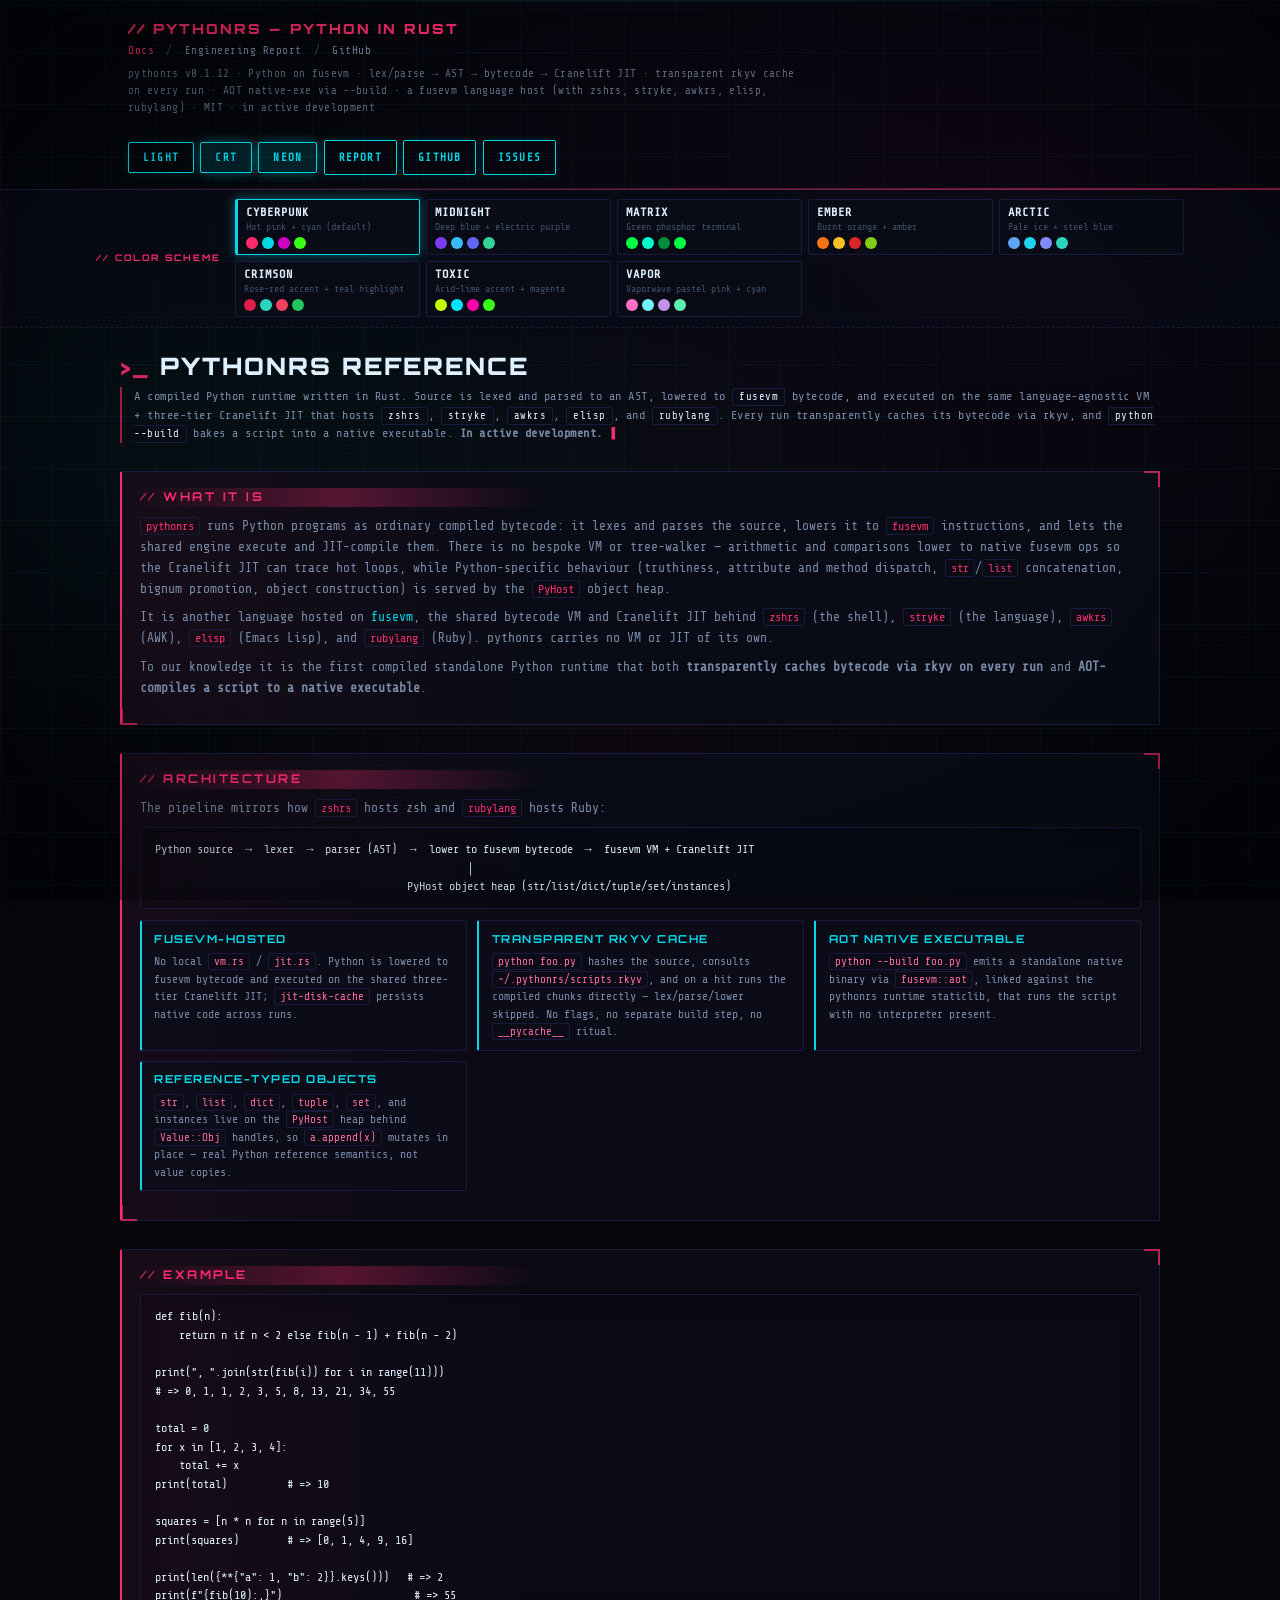
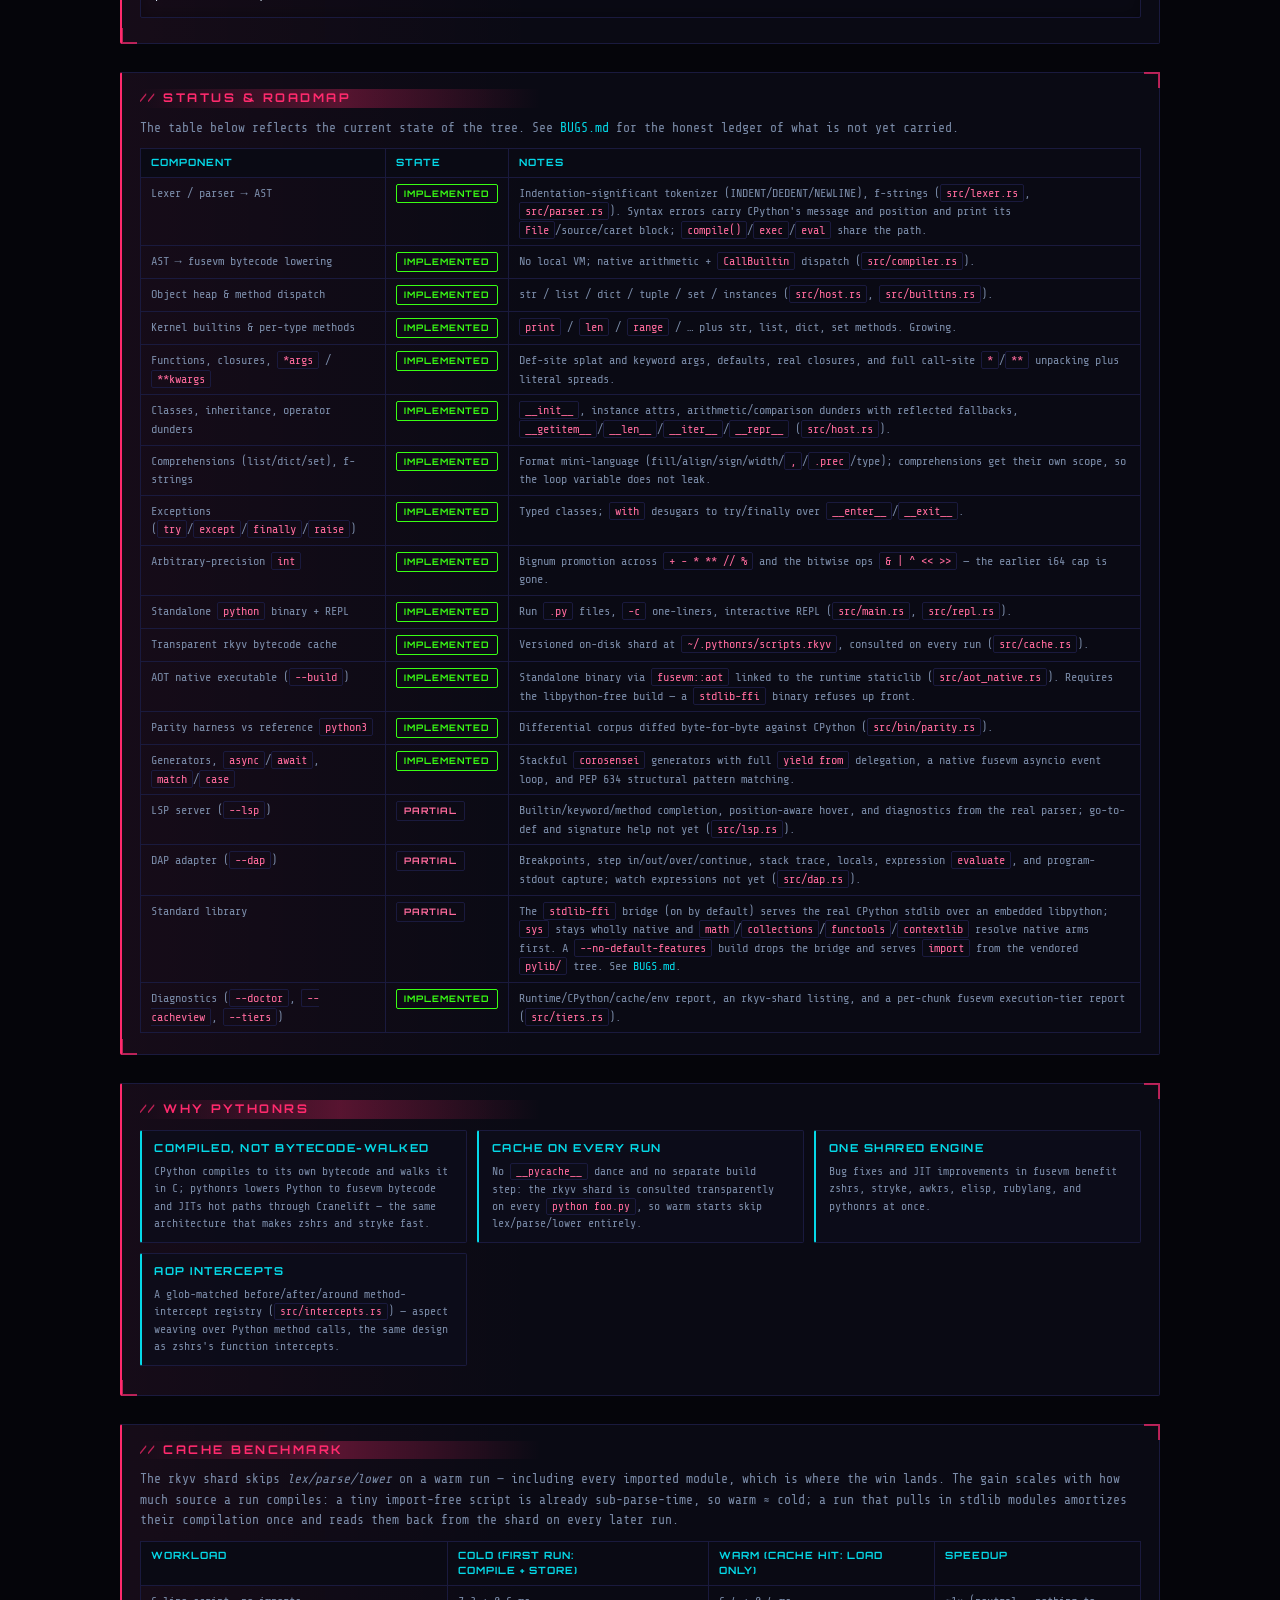
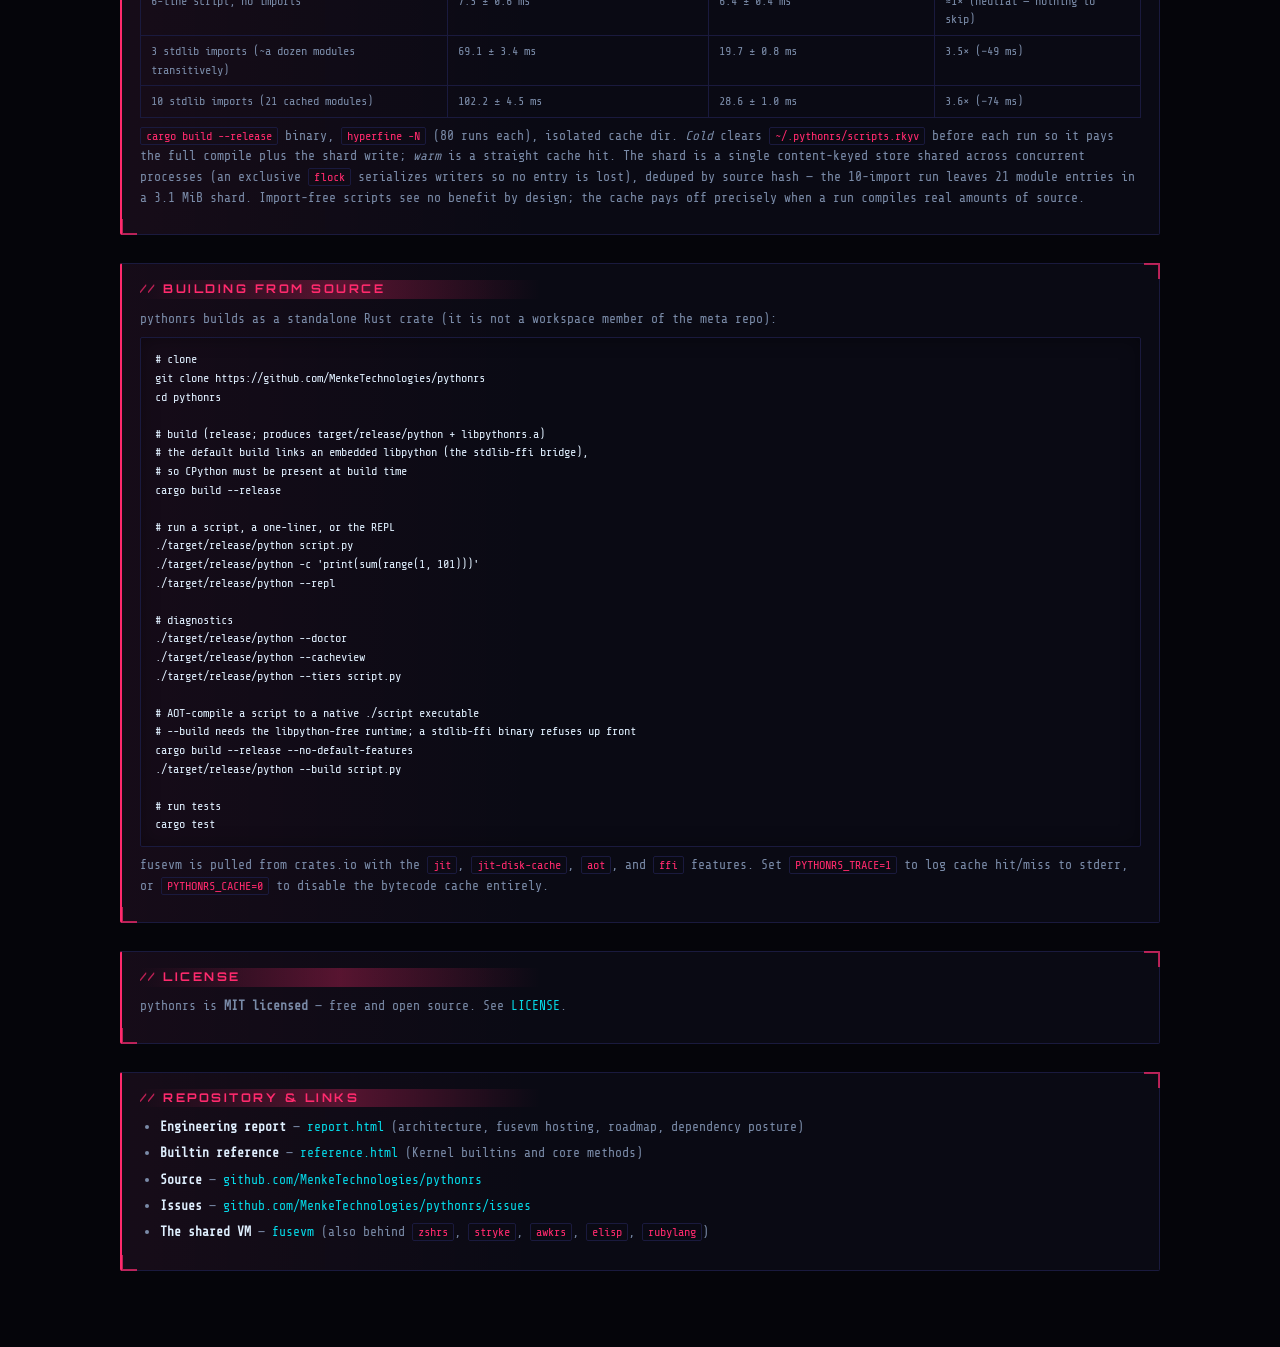
==== commit 37420742: "bump v0.1.12" ====
--- a/docs/index.html
+++ b/docs/index.html
@@ -115,7 +115,7 @@
             <span class="sep">/</span>
             <a href="https://github.com/MenkeTechnologies/pythonrs" target="_blank" rel="noopener noreferrer">GitHub</a>
           </nav>
-          <p class="docs-build-line" id="pythonrsBuildLine">pythonrs v0.1.11 · Python on fusevm · lex/parse → AST → bytecode → Cranelift JIT · transparent rkyv cache on every run · AOT native-exe via --build · a fusevm language host (with zshrs, stryke, awkrs, elisp, rubylang) · MIT · in active development</p>
+          <p class="docs-build-line" id="pythonrsBuildLine">pythonrs v0.1.12 · Python on fusevm · lex/parse → AST → bytecode → Cranelift JIT · transparent rkyv cache on every run · AOT native-exe via --build · a fusevm language host (with zshrs, stryke, awkrs, elisp, rubylang) · MIT · in active development</p>
         </div>
         <div class="tutorial-toolbar">
           <button type="button" class="btn btn-secondary" id="btnTheme" title="Toggle light/dark">Theme</button>
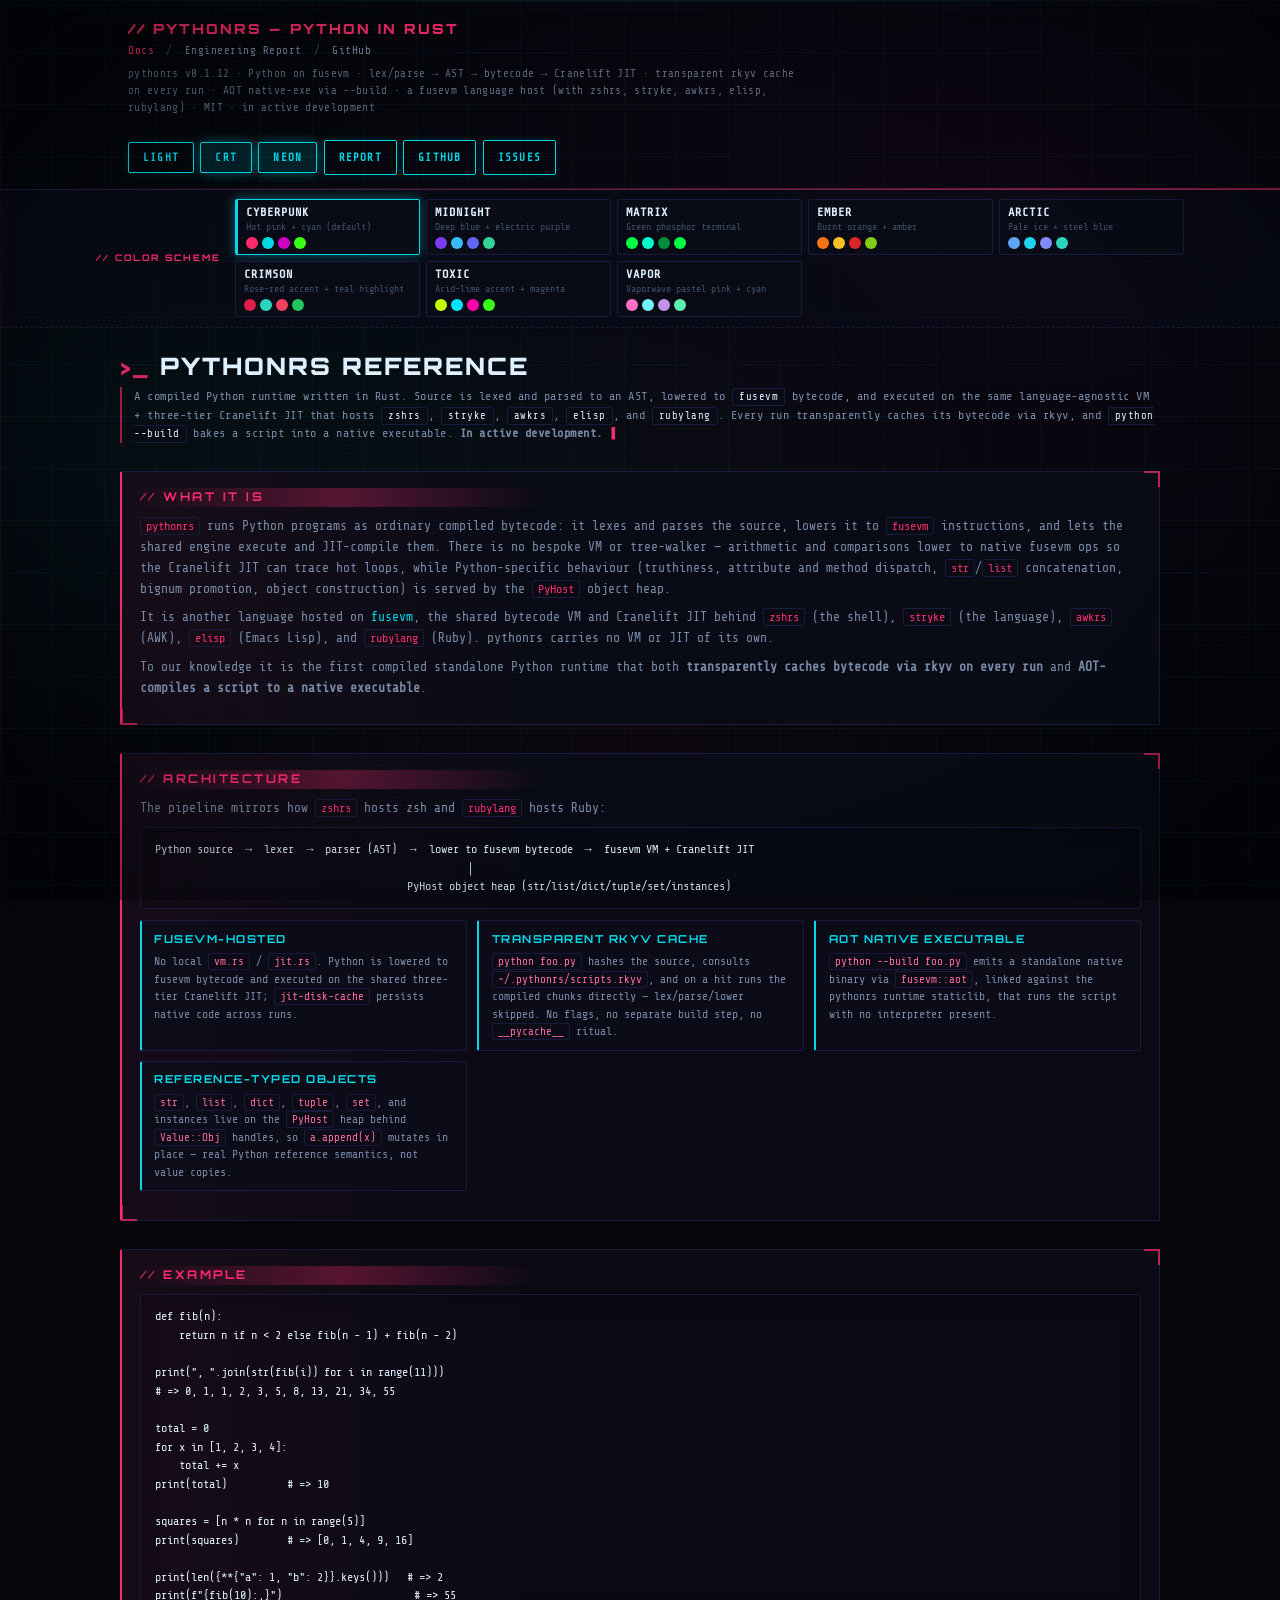
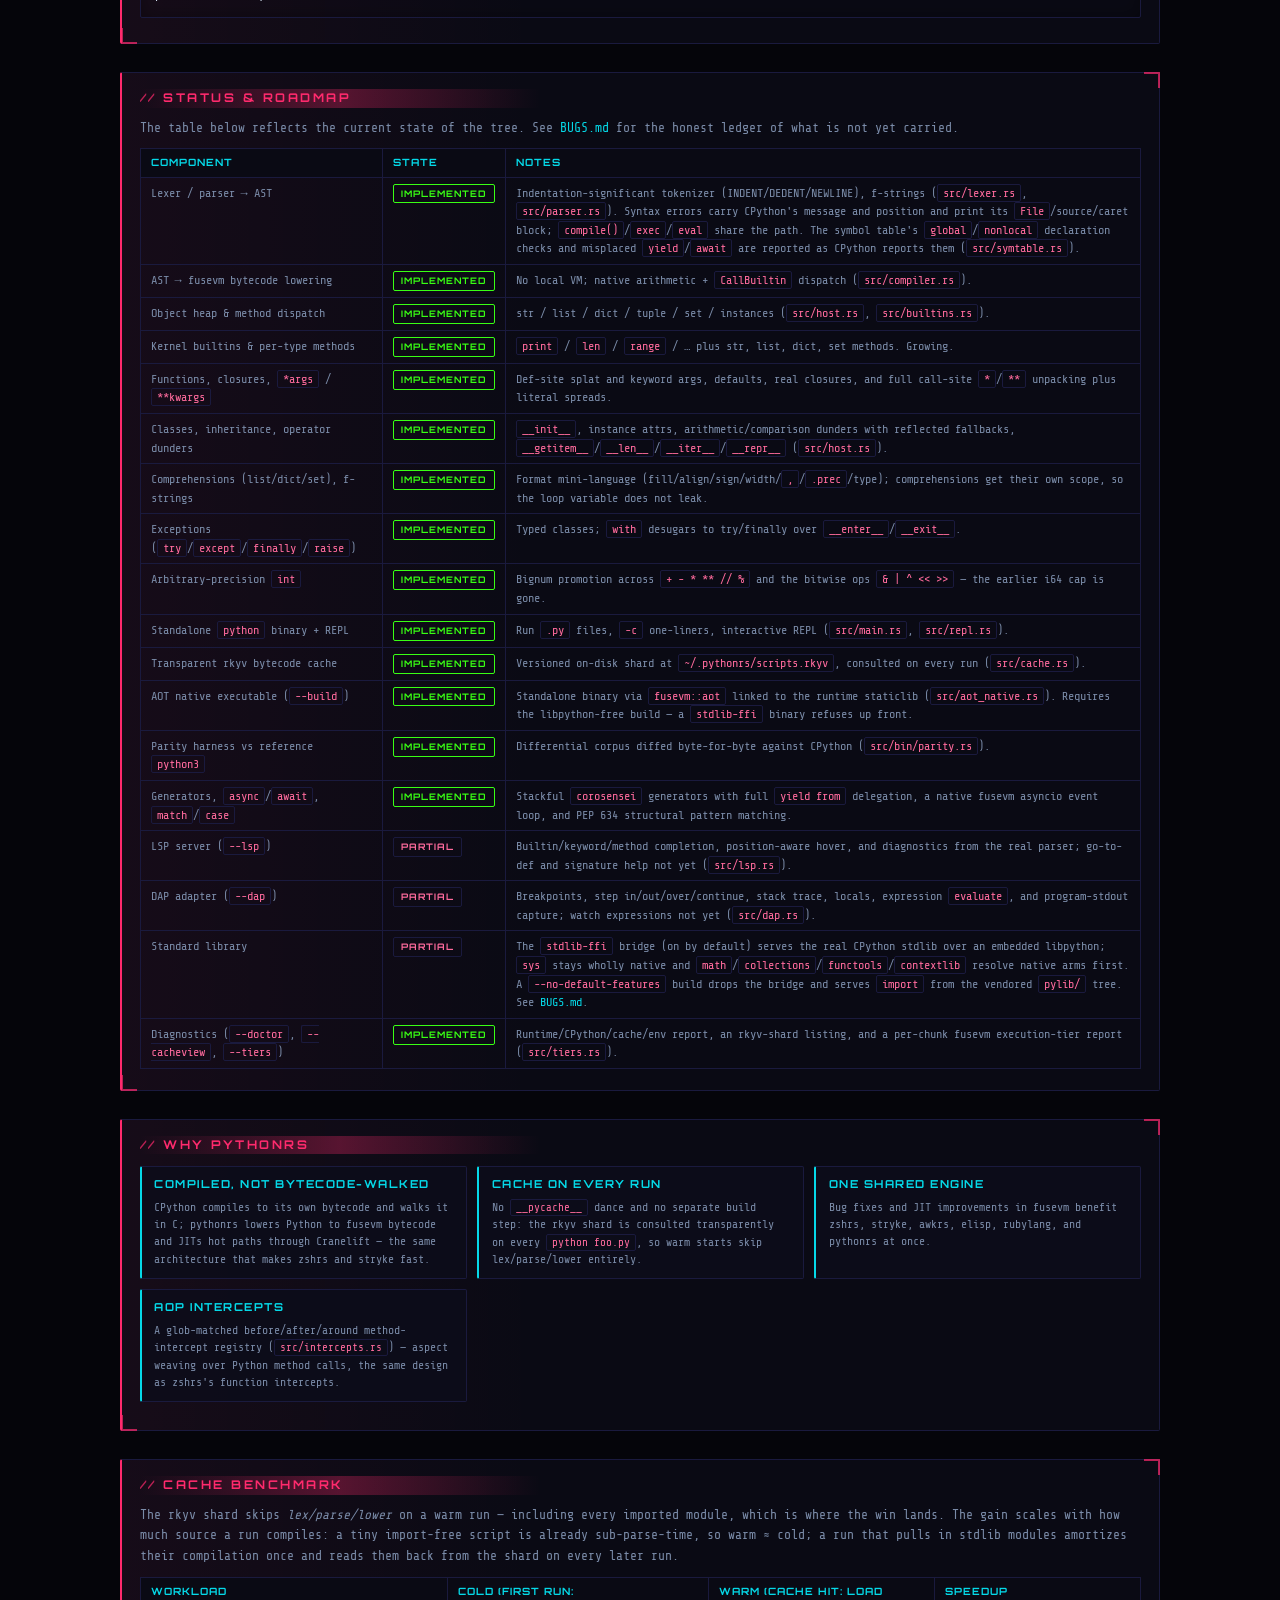
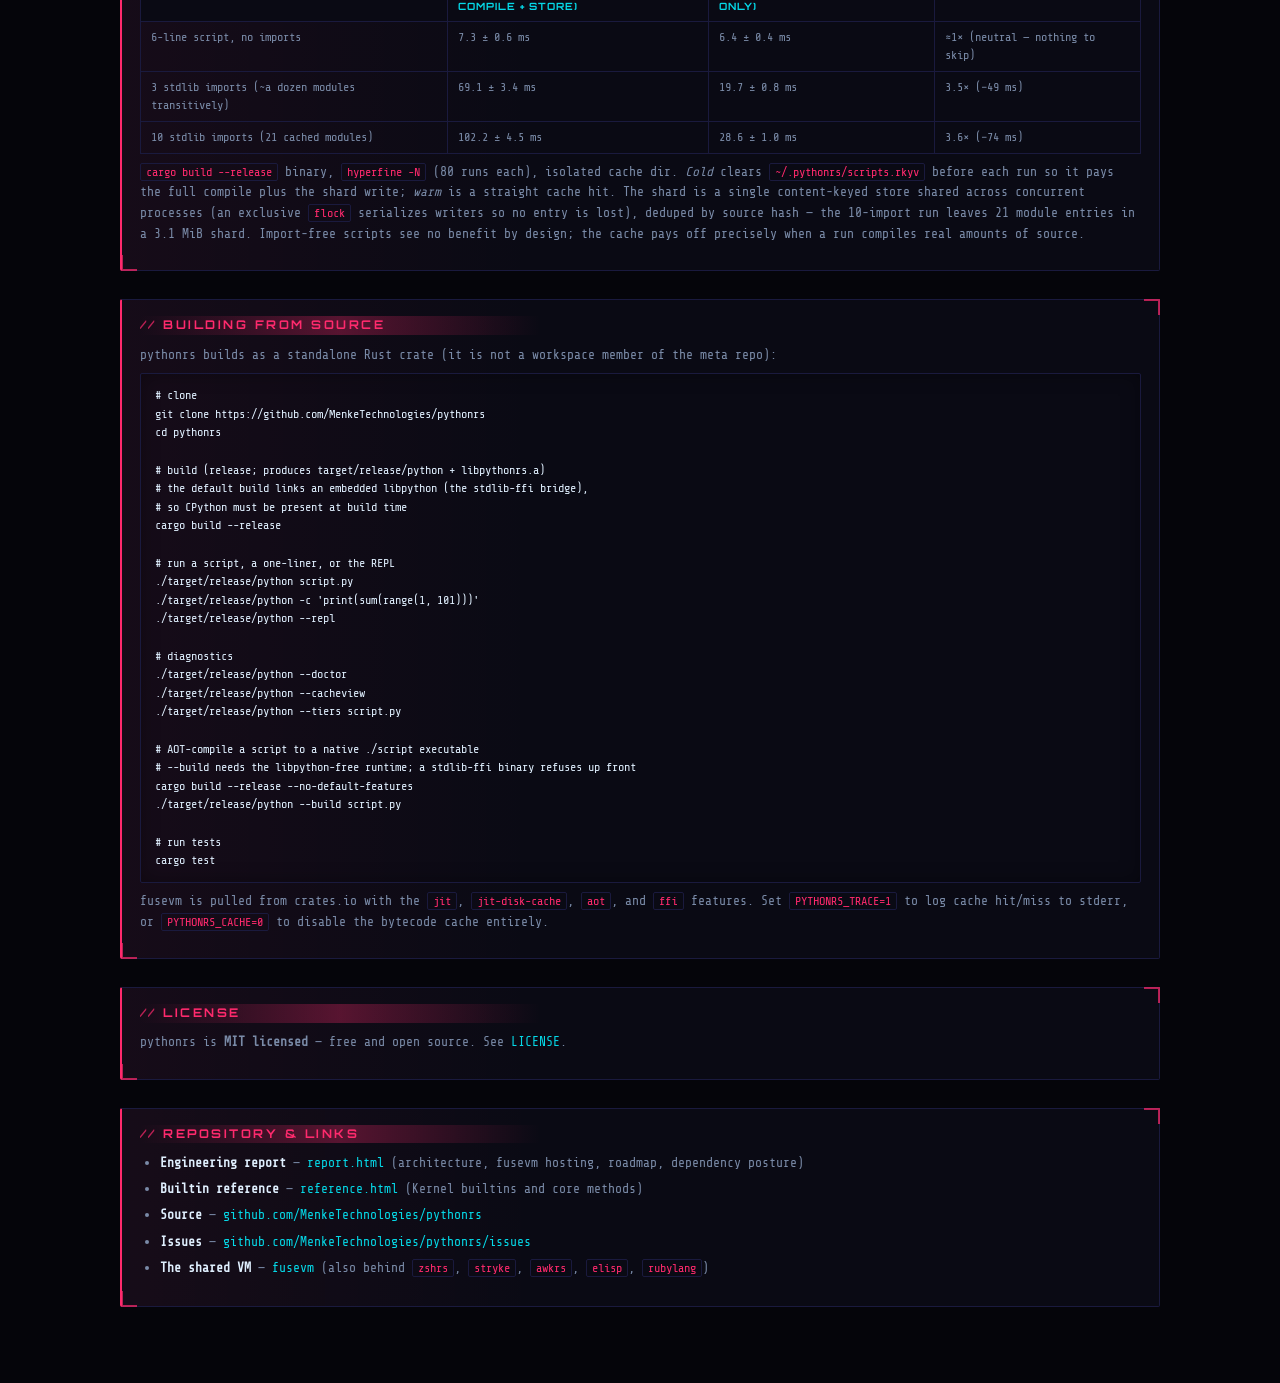
==== commit d2344e7d: "docs: except A, B: and the symbol-table checks in the README, the status table and the regenerated r" ====
--- a/docs/index.html
+++ b/docs/index.html
@@ -186,7 +186,7 @@
         <table class="reflection-table">
           <thead><tr><th>Component</th><th>State</th><th>Notes</th></tr></thead>
           <tbody>
-            <tr><td>Lexer / parser → AST</td><td><span class="status-pill status-implemented">Implemented</span></td><td>Indentation-significant tokenizer (INDENT/DEDENT/NEWLINE), f-strings (<code>src/lexer.rs</code>, <code>src/parser.rs</code>). Syntax errors carry CPython's message and position and print its <code>File</code>/source/caret block; <code>compile()</code>/<code>exec</code>/<code>eval</code> share the path.</td></tr>
+            <tr><td>Lexer / parser → AST</td><td><span class="status-pill status-implemented">Implemented</span></td><td>Indentation-significant tokenizer (INDENT/DEDENT/NEWLINE), f-strings (<code>src/lexer.rs</code>, <code>src/parser.rs</code>). Syntax errors carry CPython's message and position and print its <code>File</code>/source/caret block; <code>compile()</code>/<code>exec</code>/<code>eval</code> share the path. The symbol table's <code>global</code>/<code>nonlocal</code> declaration checks and misplaced <code>yield</code>/<code>await</code> are reported as CPython reports them (<code>src/symtable.rs</code>).</td></tr>
             <tr><td>AST → fusevm bytecode lowering</td><td><span class="status-pill status-implemented">Implemented</span></td><td>No local VM; native arithmetic + <code>CallBuiltin</code> dispatch (<code>src/compiler.rs</code>).</td></tr>
             <tr><td>Object heap &amp; method dispatch</td><td><span class="status-pill status-implemented">Implemented</span></td><td>str / list / dict / tuple / set / instances (<code>src/host.rs</code>, <code>src/builtins.rs</code>).</td></tr>
             <tr><td>Kernel builtins &amp; per-type methods</td><td><span class="status-pill status-implemented">Implemented</span></td><td><code>print</code> / <code>len</code> / <code>range</code> / … plus str, list, dict, set methods. Growing.</td></tr>
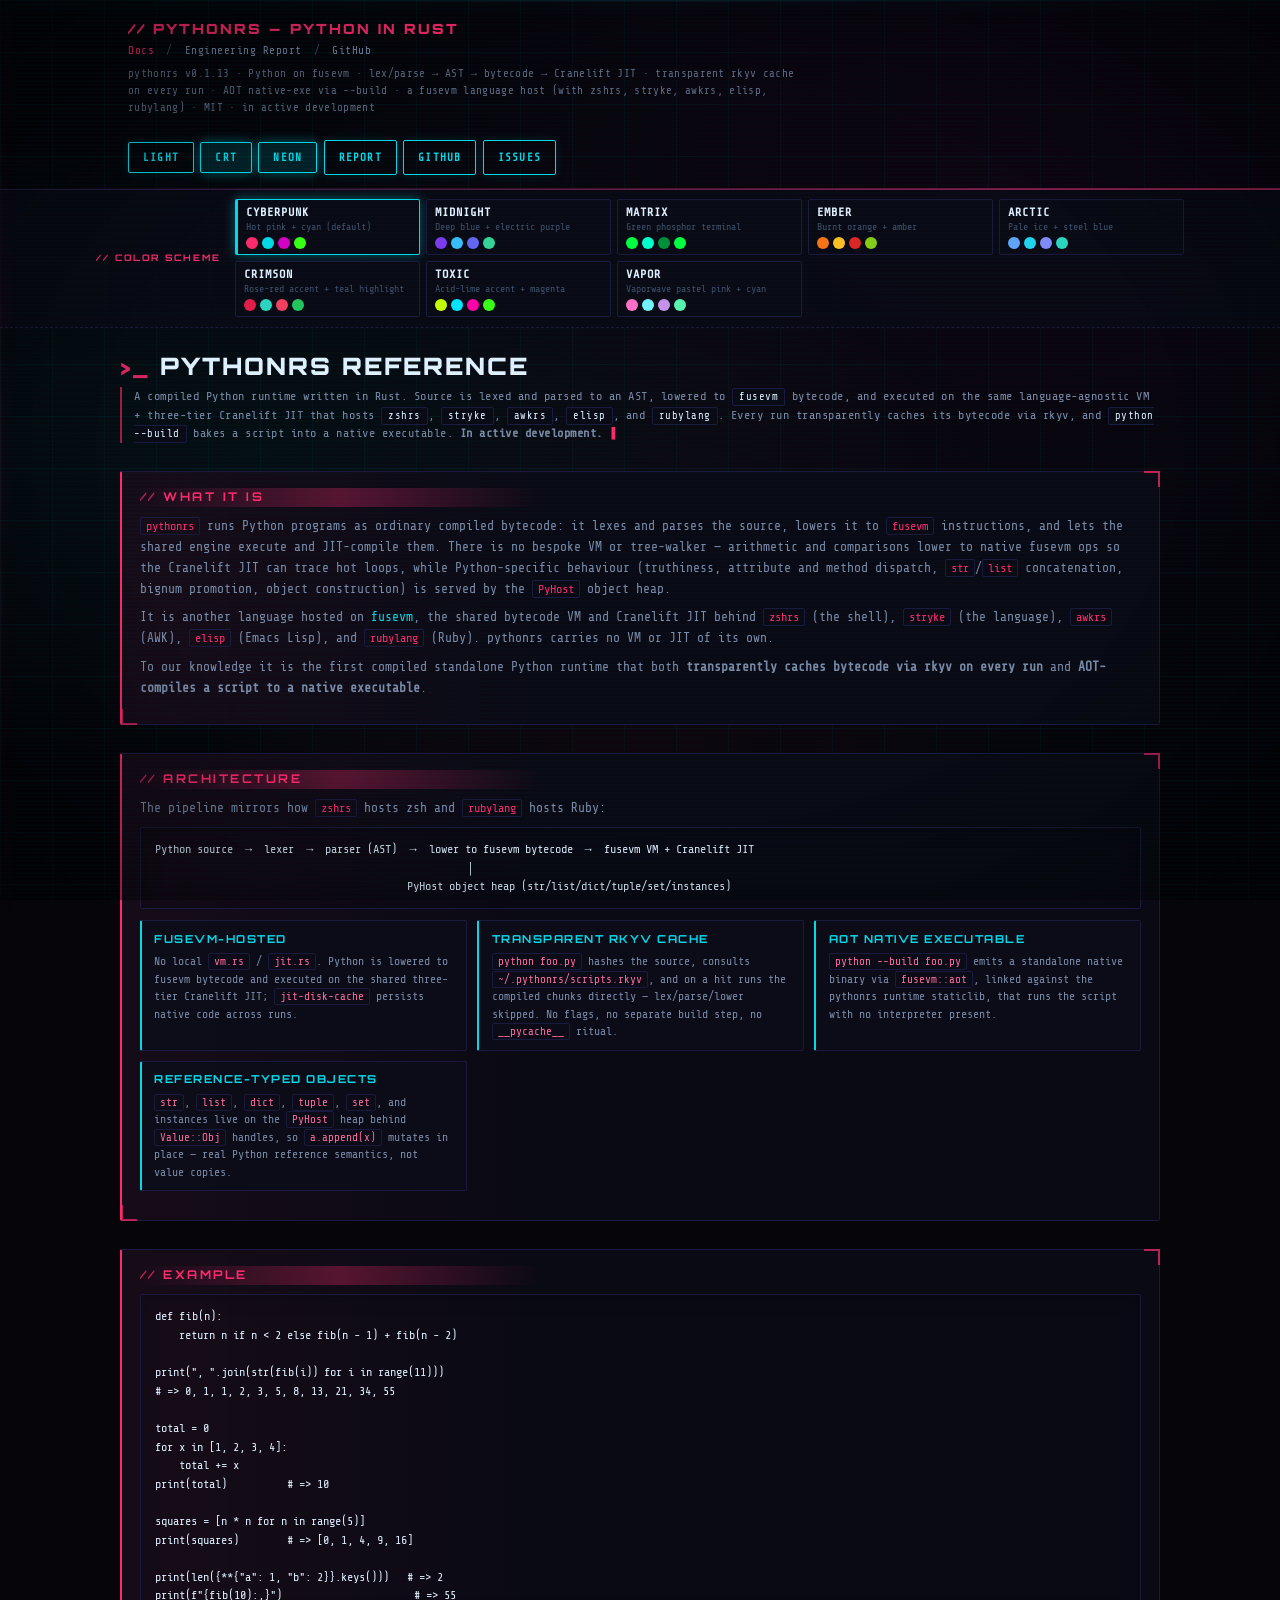
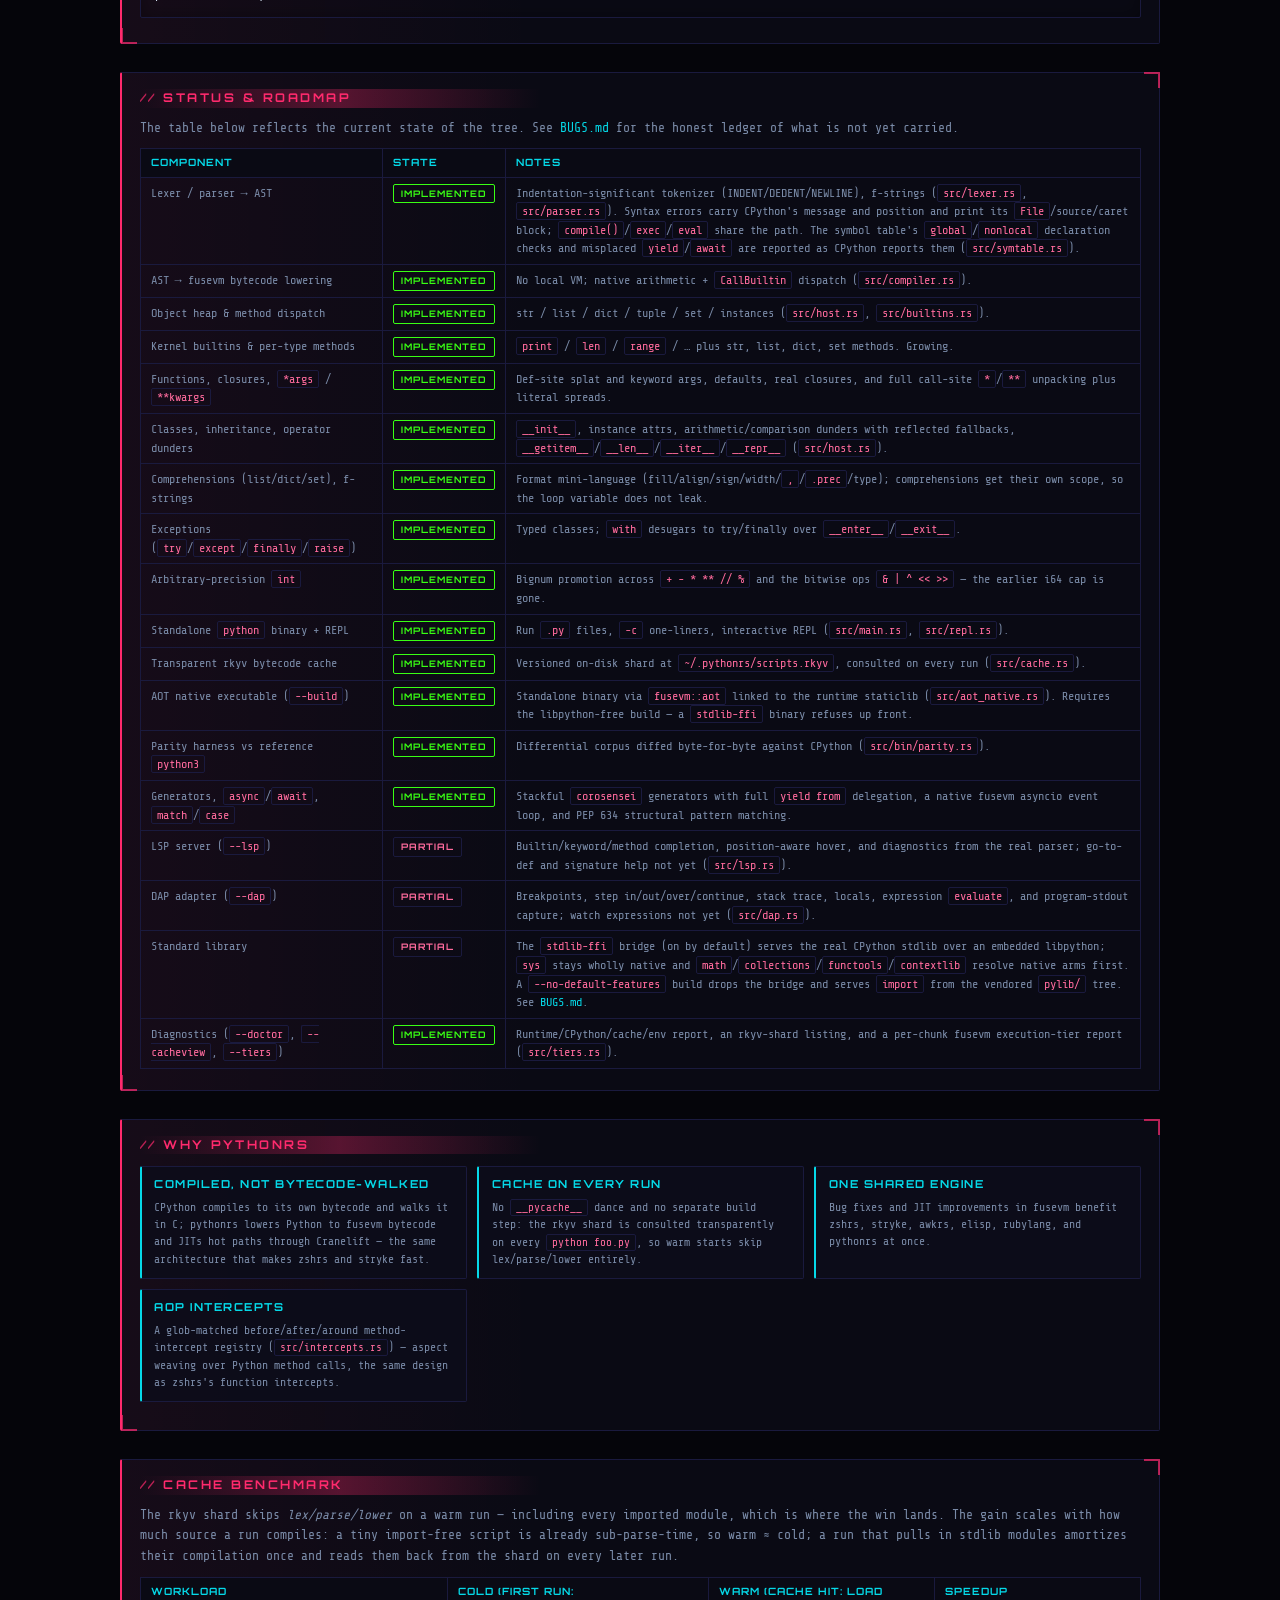
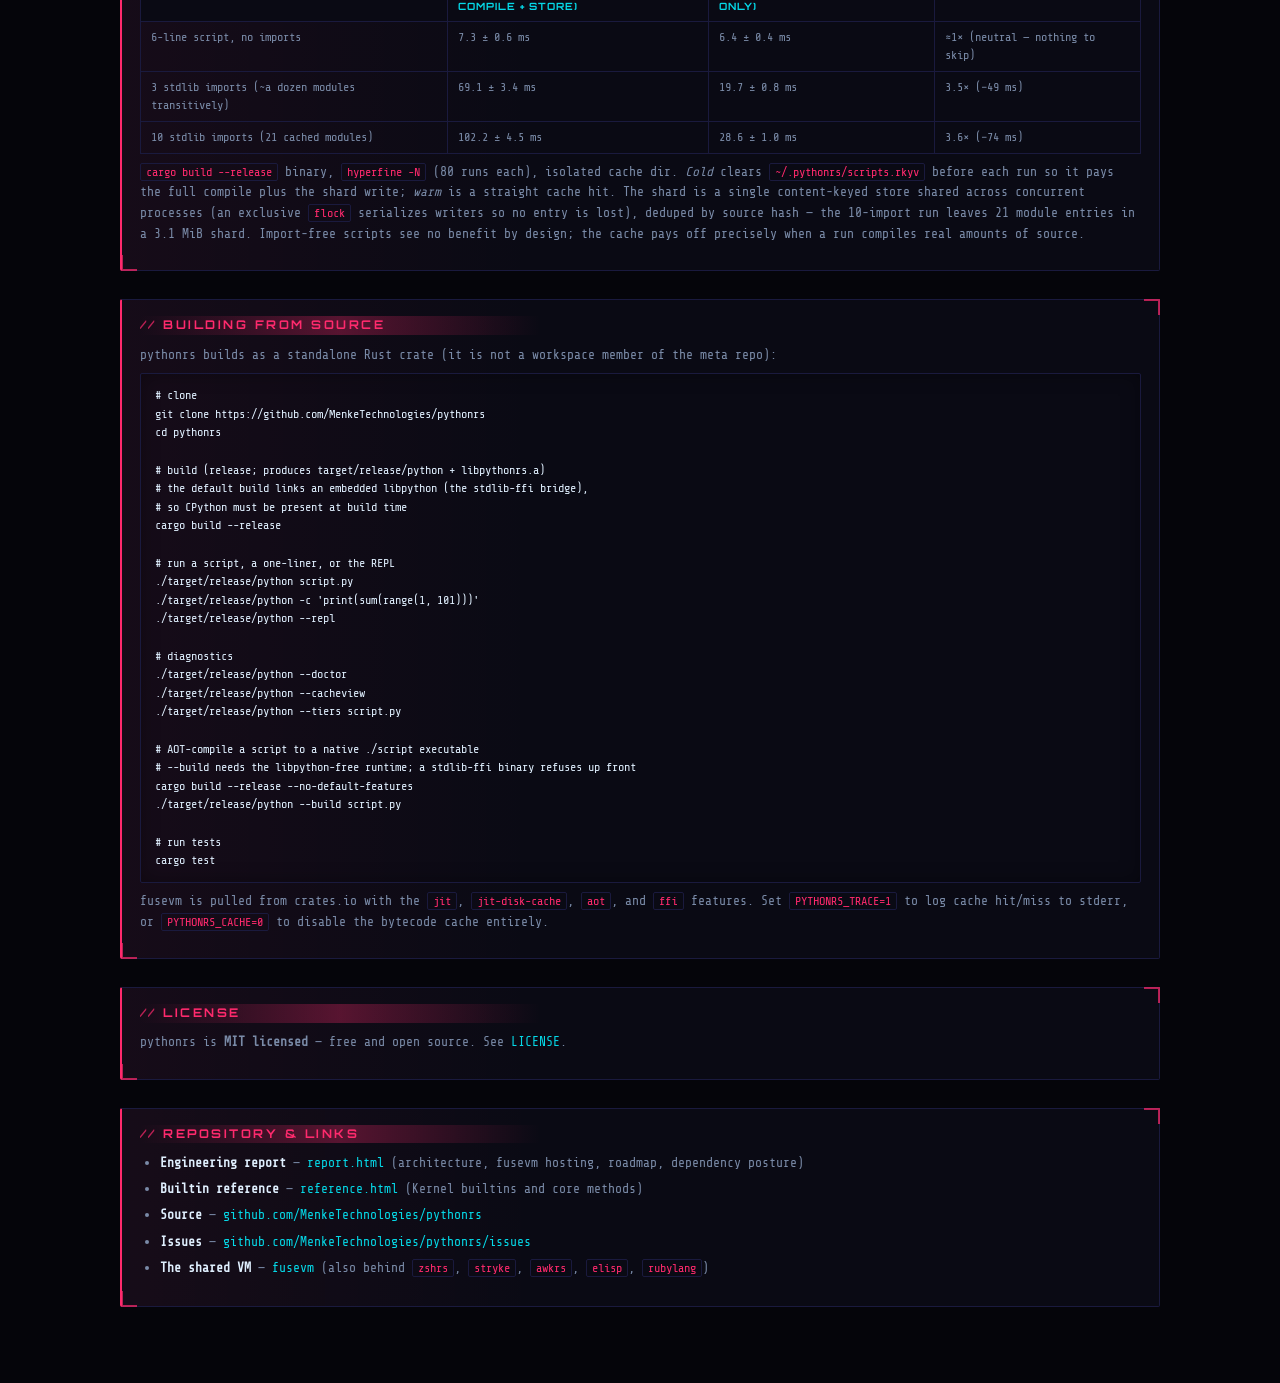
==== commit bb724656: "bump v0.1.13" ====
--- a/docs/index.html
+++ b/docs/index.html
@@ -115,7 +115,7 @@
             <span class="sep">/</span>
             <a href="https://github.com/MenkeTechnologies/pythonrs" target="_blank" rel="noopener noreferrer">GitHub</a>
           </nav>
-          <p class="docs-build-line" id="pythonrsBuildLine">pythonrs v0.1.12 · Python on fusevm · lex/parse → AST → bytecode → Cranelift JIT · transparent rkyv cache on every run · AOT native-exe via --build · a fusevm language host (with zshrs, stryke, awkrs, elisp, rubylang) · MIT · in active development</p>
+          <p class="docs-build-line" id="pythonrsBuildLine">pythonrs v0.1.13 · Python on fusevm · lex/parse → AST → bytecode → Cranelift JIT · transparent rkyv cache on every run · AOT native-exe via --build · a fusevm language host (with zshrs, stryke, awkrs, elisp, rubylang) · MIT · in active development</p>
         </div>
         <div class="tutorial-toolbar">
           <button type="button" class="btn btn-secondary" id="btnTheme" title="Toggle light/dark">Theme</button>
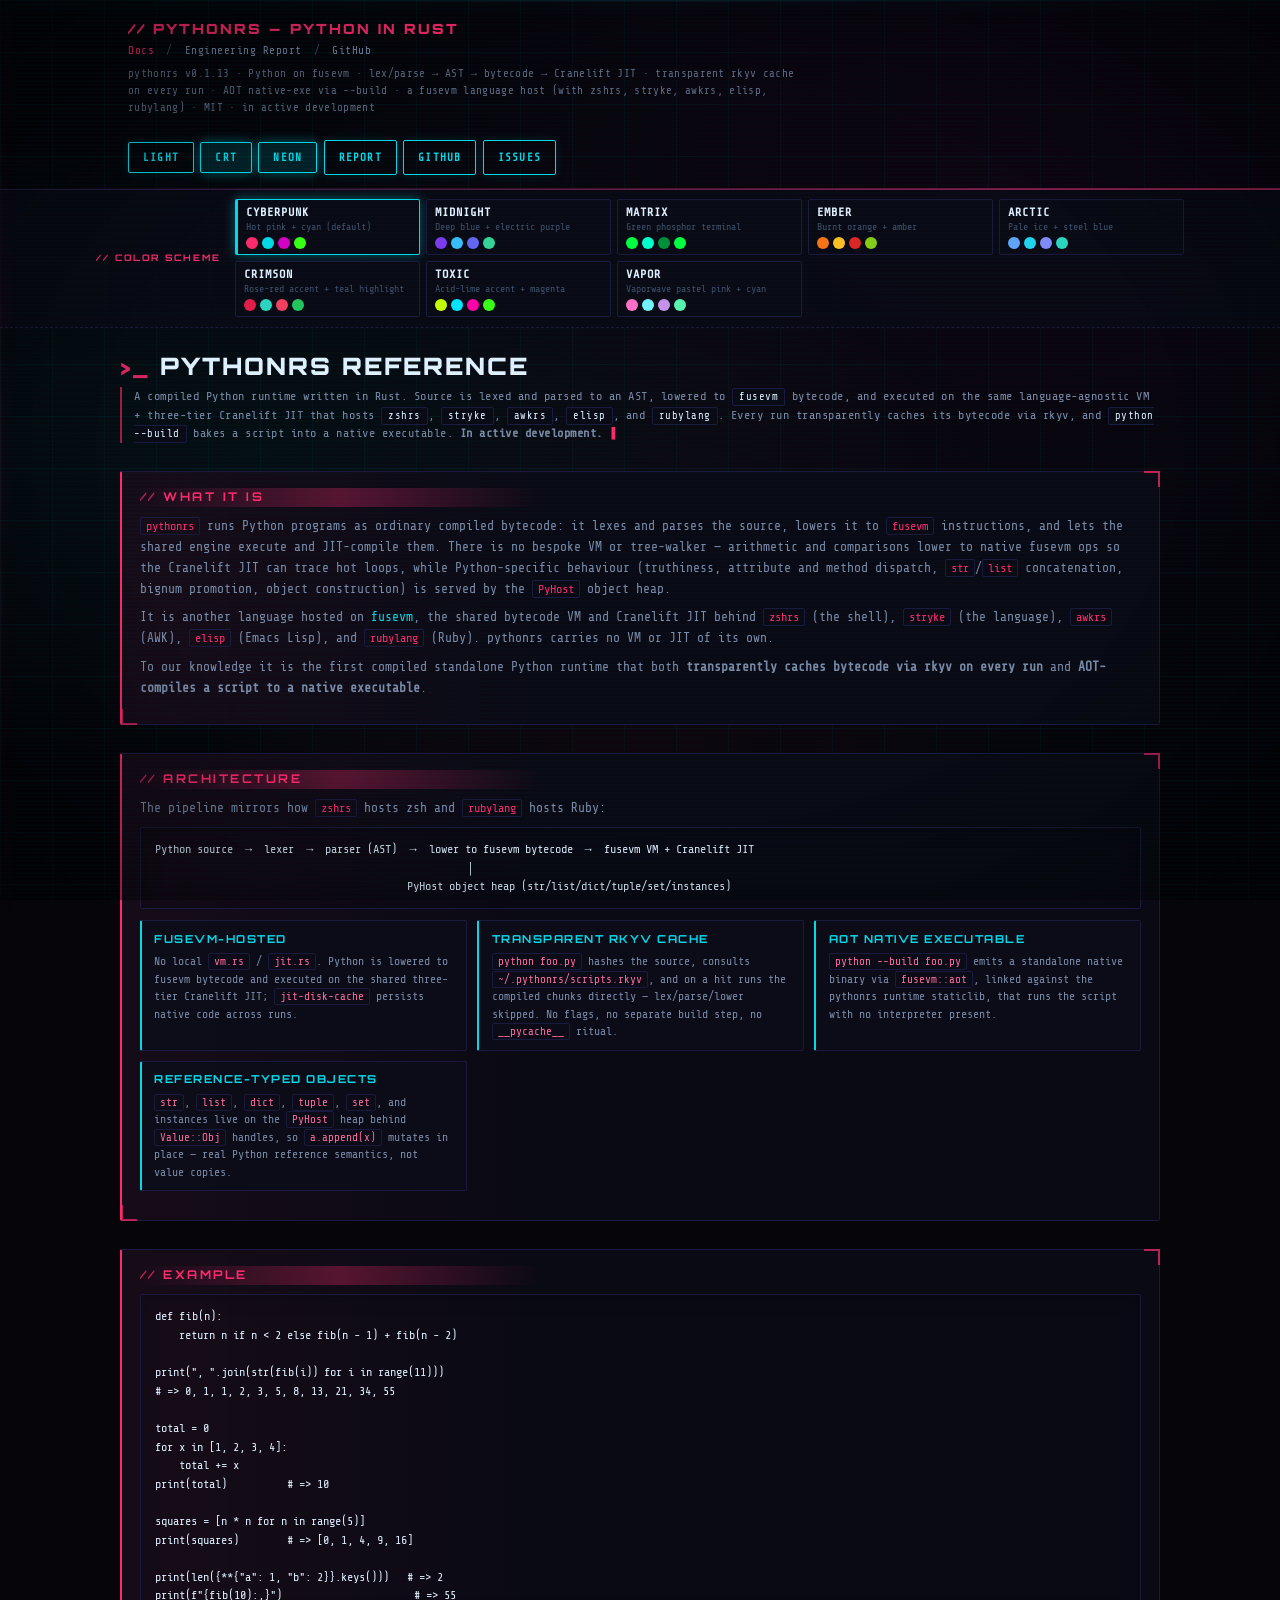
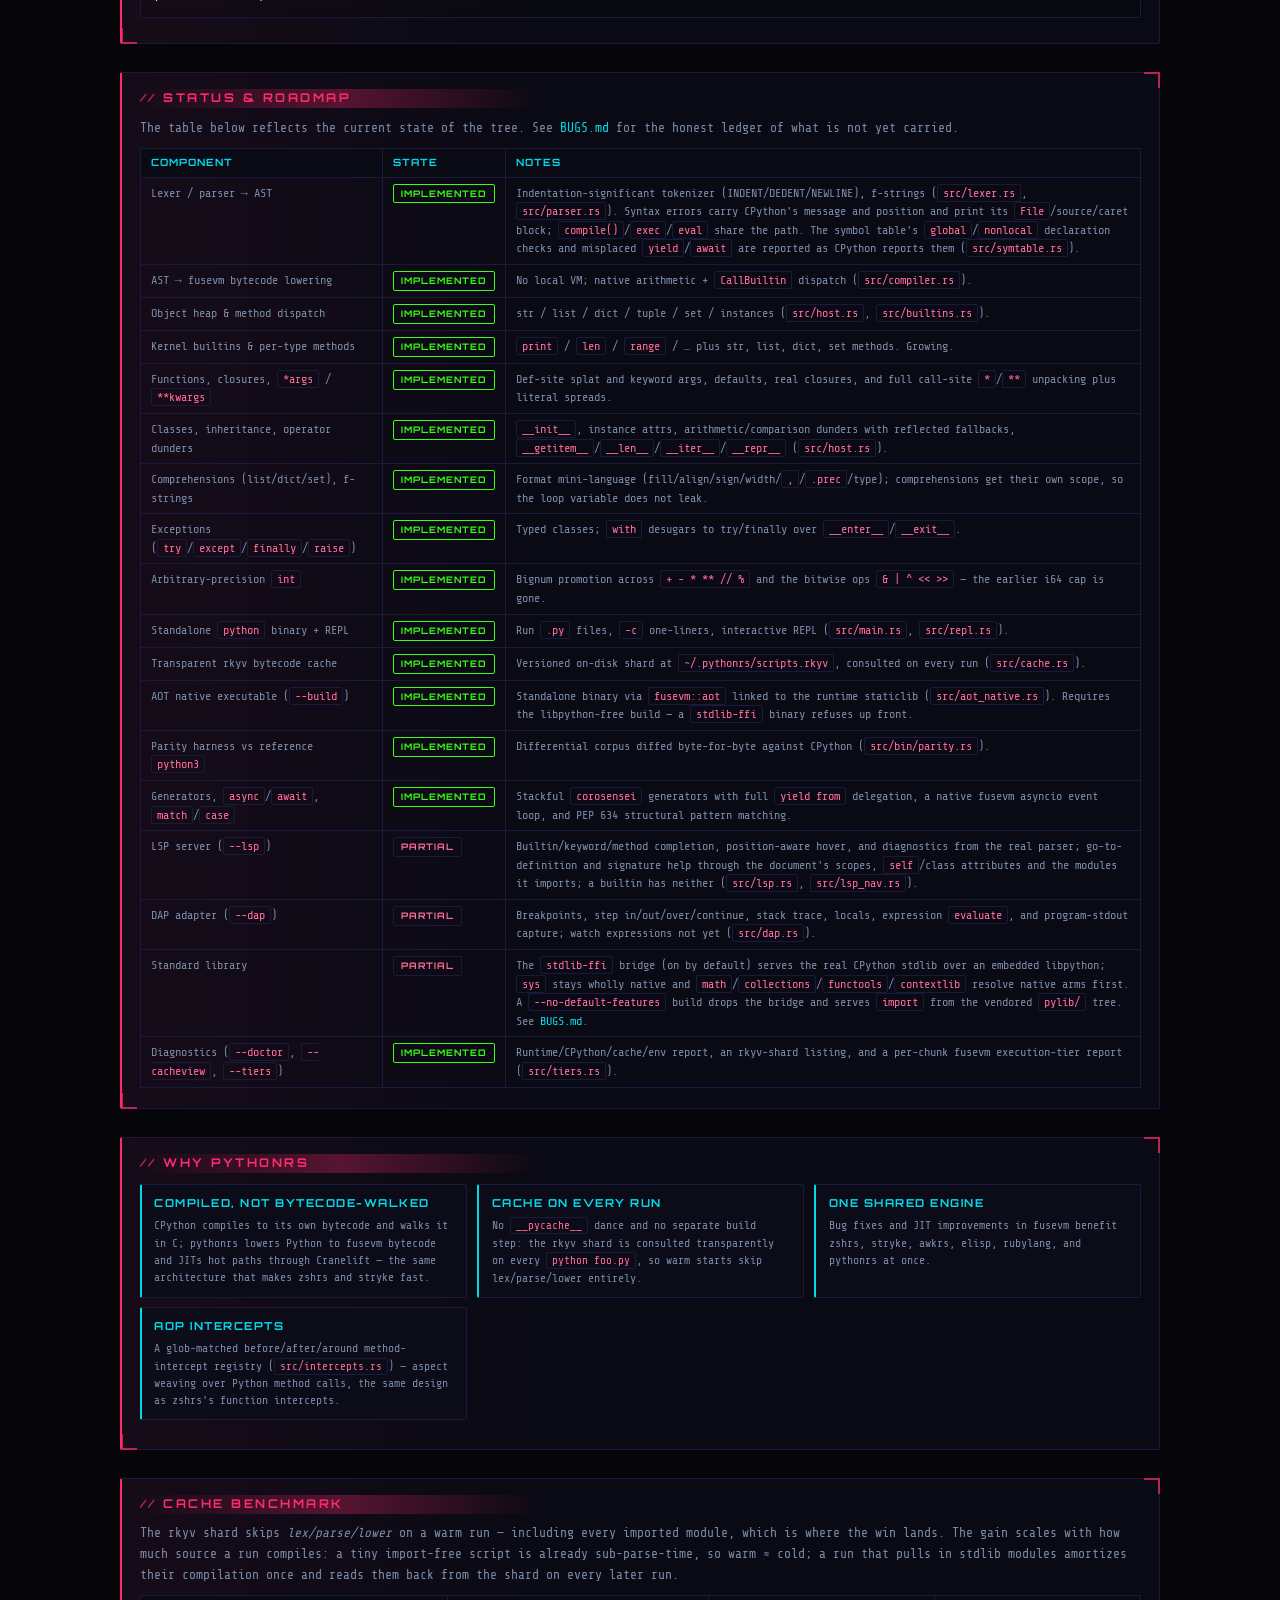
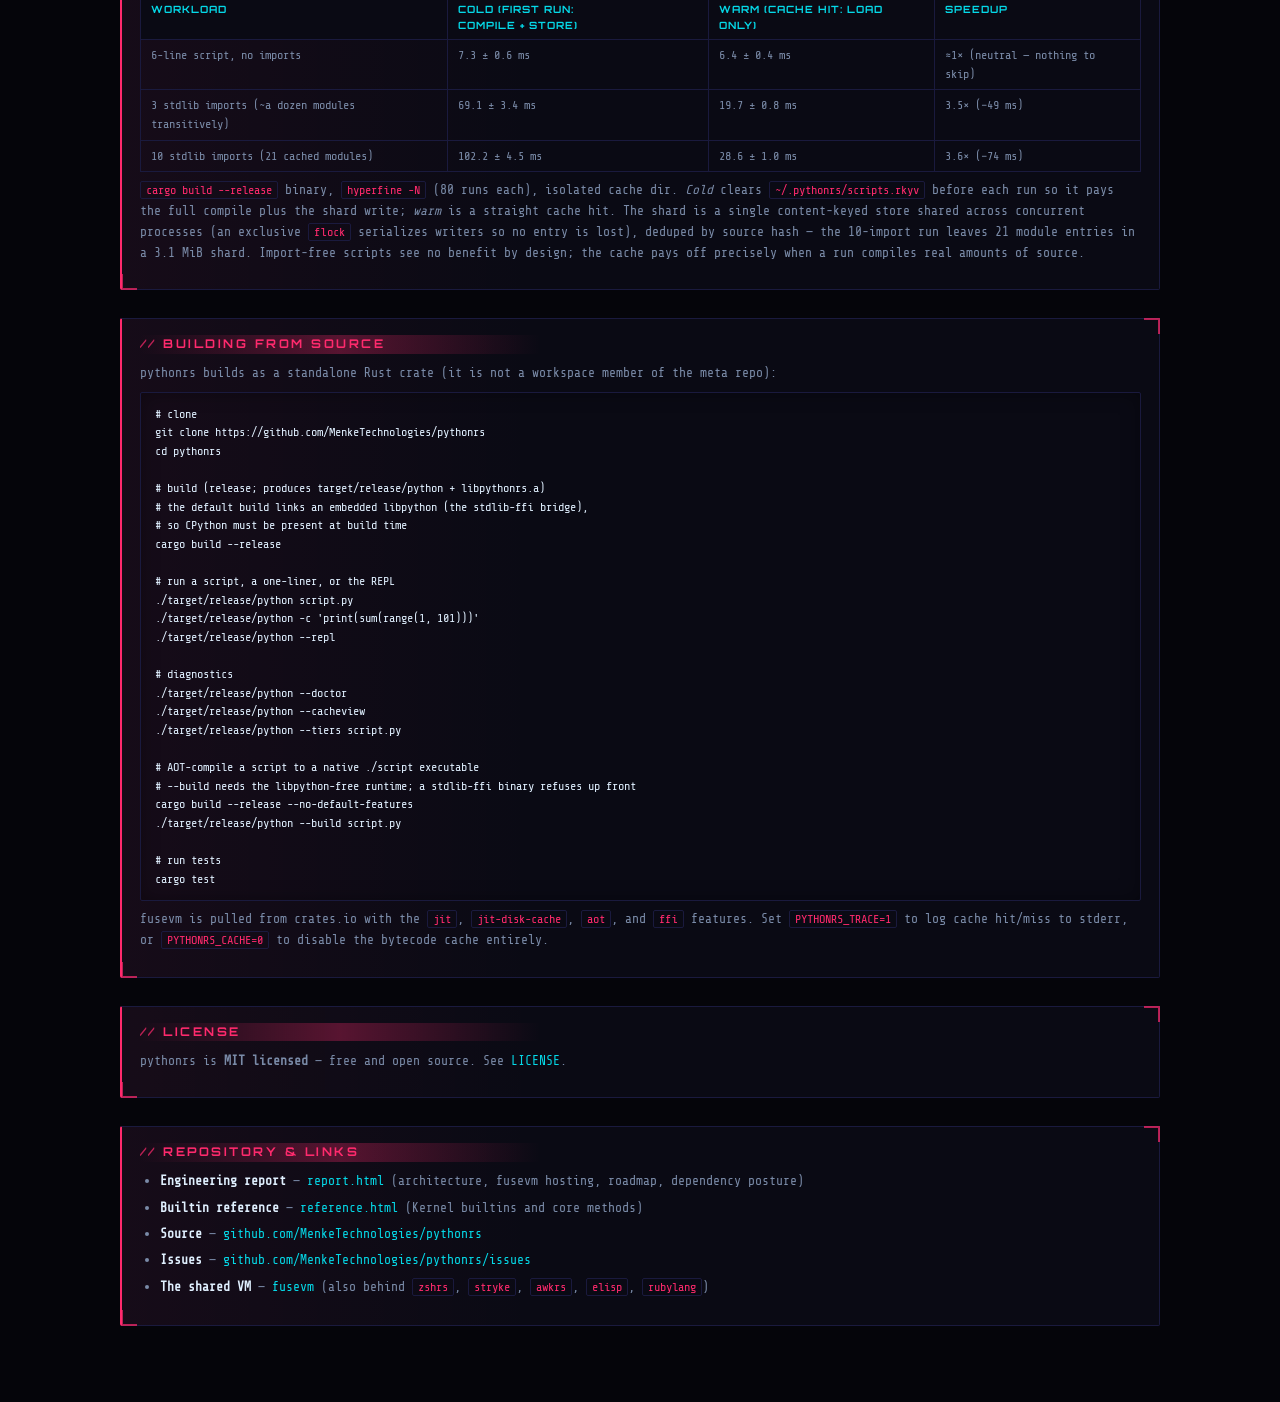
==== commit 46bccb55: "--lsp: definition and signature help resolve self/class/module attributes and follow imports into th" ====
--- a/docs/index.html
+++ b/docs/index.html
@@ -200,7 +200,7 @@
             <tr><td>AOT native executable (<code>--build</code>)</td><td><span class="status-pill status-implemented">Implemented</span></td><td>Standalone binary via <code>fusevm::aot</code> linked to the runtime staticlib (<code>src/aot_native.rs</code>). Requires the libpython-free build — a <code>stdlib-ffi</code> binary refuses up front.</td></tr>
             <tr><td>Parity harness vs reference <code>python3</code></td><td><span class="status-pill status-implemented">Implemented</span></td><td>Differential corpus diffed byte-for-byte against CPython (<code>src/bin/parity.rs</code>).</td></tr>
             <tr><td>Generators, <code>async</code>/<code>await</code>, <code>match</code>/<code>case</code></td><td><span class="status-pill status-implemented">Implemented</span></td><td>Stackful <code>corosensei</code> generators with full <code>yield from</code> delegation, a native fusevm asyncio event loop, and PEP 634 structural pattern matching.</td></tr>
-            <tr><td>LSP server (<code>--lsp</code>)</td><td><span class="status-pill status-progress">Partial</span></td><td>Builtin/keyword/method completion, position-aware hover, and diagnostics from the real parser; go-to-def and signature help not yet (<code>src/lsp.rs</code>).</td></tr>
+            <tr><td>LSP server (<code>--lsp</code>)</td><td><span class="status-pill status-progress">Partial</span></td><td>Builtin/keyword/method completion, position-aware hover, and diagnostics from the real parser; go-to-definition and signature help through the document's scopes, <code>self</code>/class attributes and the modules it imports; a builtin has neither (<code>src/lsp.rs</code>, <code>src/lsp_nav.rs</code>).</td></tr>
             <tr><td>DAP adapter (<code>--dap</code>)</td><td><span class="status-pill status-progress">Partial</span></td><td>Breakpoints, step in/out/over/continue, stack trace, locals, expression <code>evaluate</code>, and program-stdout capture; watch expressions not yet (<code>src/dap.rs</code>).</td></tr>
             <tr><td>Standard library</td><td><span class="status-pill status-progress">Partial</span></td><td>The <code>stdlib-ffi</code> bridge (on by default) serves the real CPython stdlib over an embedded libpython; <code>sys</code> stays wholly native and <code>math</code>/<code>collections</code>/<code>functools</code>/<code>contextlib</code> resolve native arms first. A <code>--no-default-features</code> build drops the bridge and serves <code>import</code> from the vendored <code>pylib/</code> tree. See <a href="https://github.com/MenkeTechnologies/pythonrs/blob/main/BUGS.md">BUGS.md</a>.</td></tr>
             <tr><td>Diagnostics (<code>--doctor</code>, <code>--cacheview</code>, <code>--tiers</code>)</td><td><span class="status-pill status-implemented">Implemented</span></td><td>Runtime/CPython/cache/env report, an rkyv-shard listing, and a per-chunk fusevm execution-tier report (<code>src/tiers.rs</code>).</td></tr>
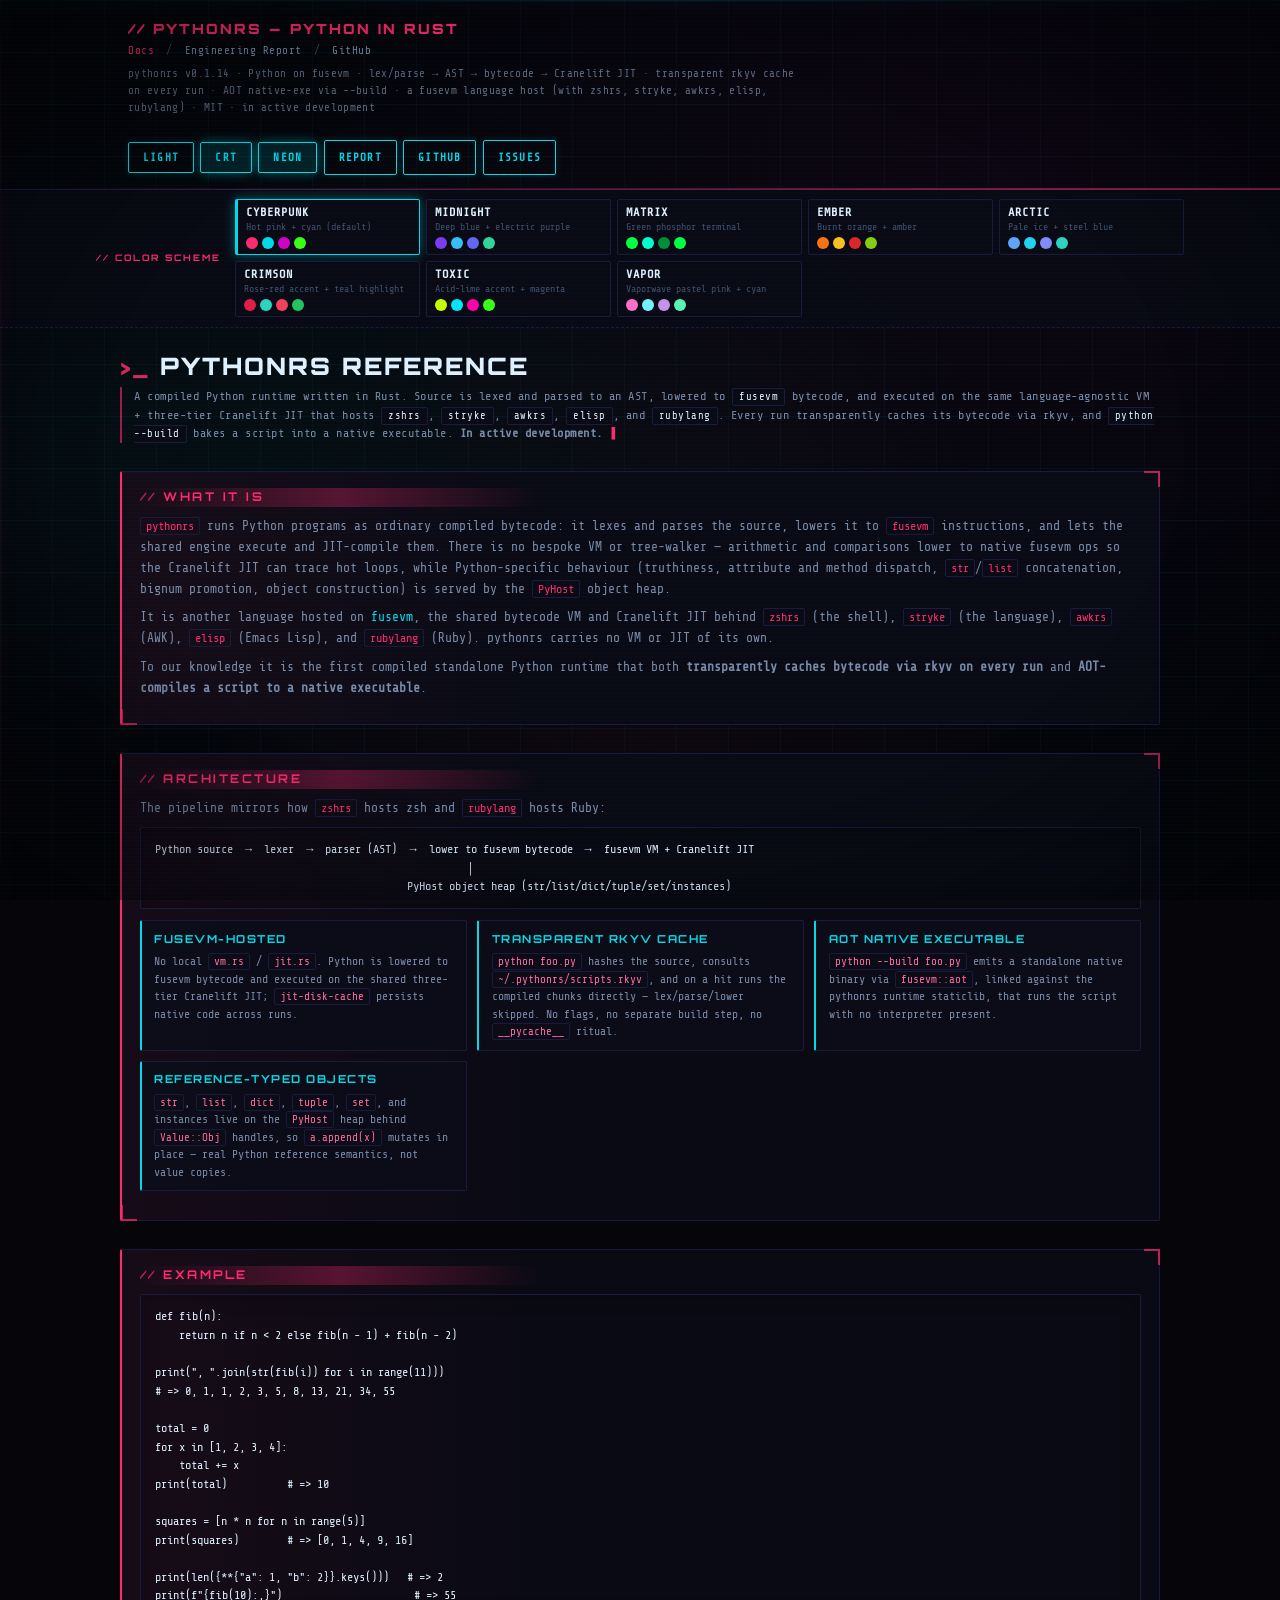
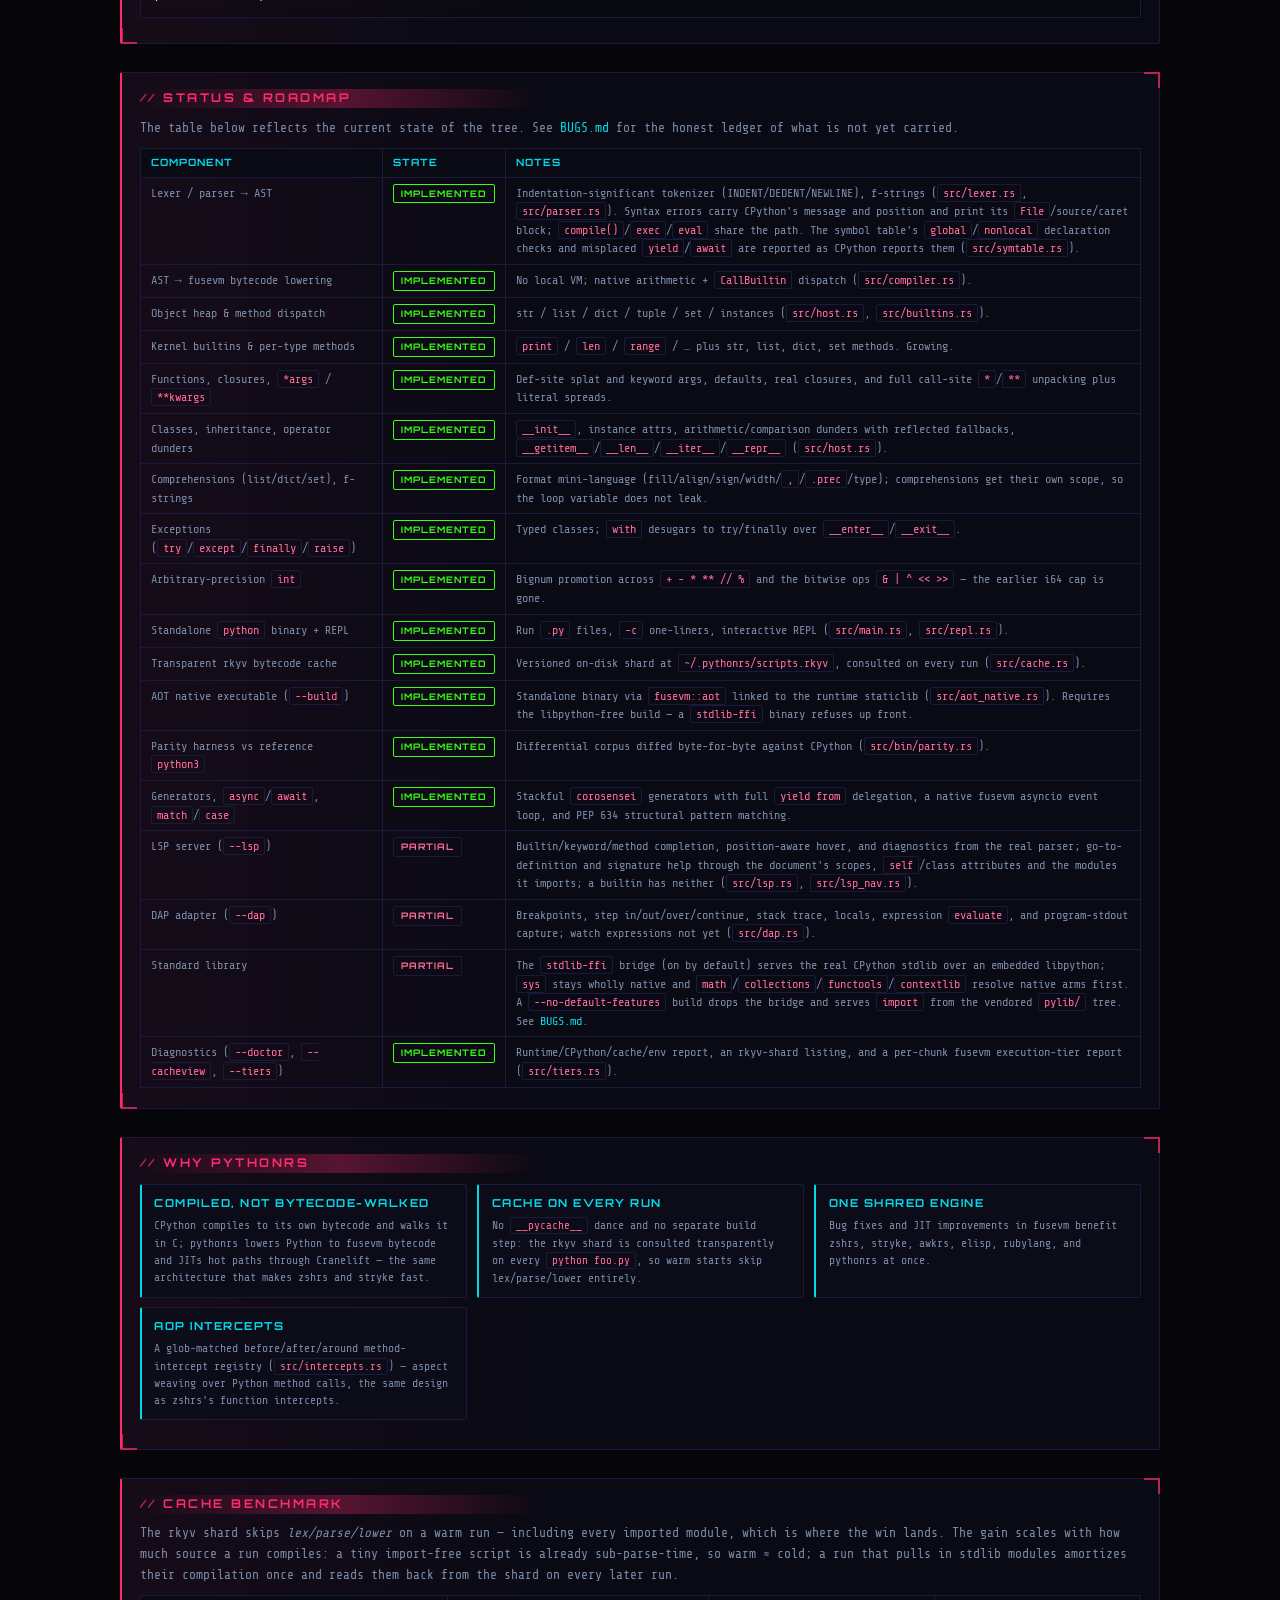
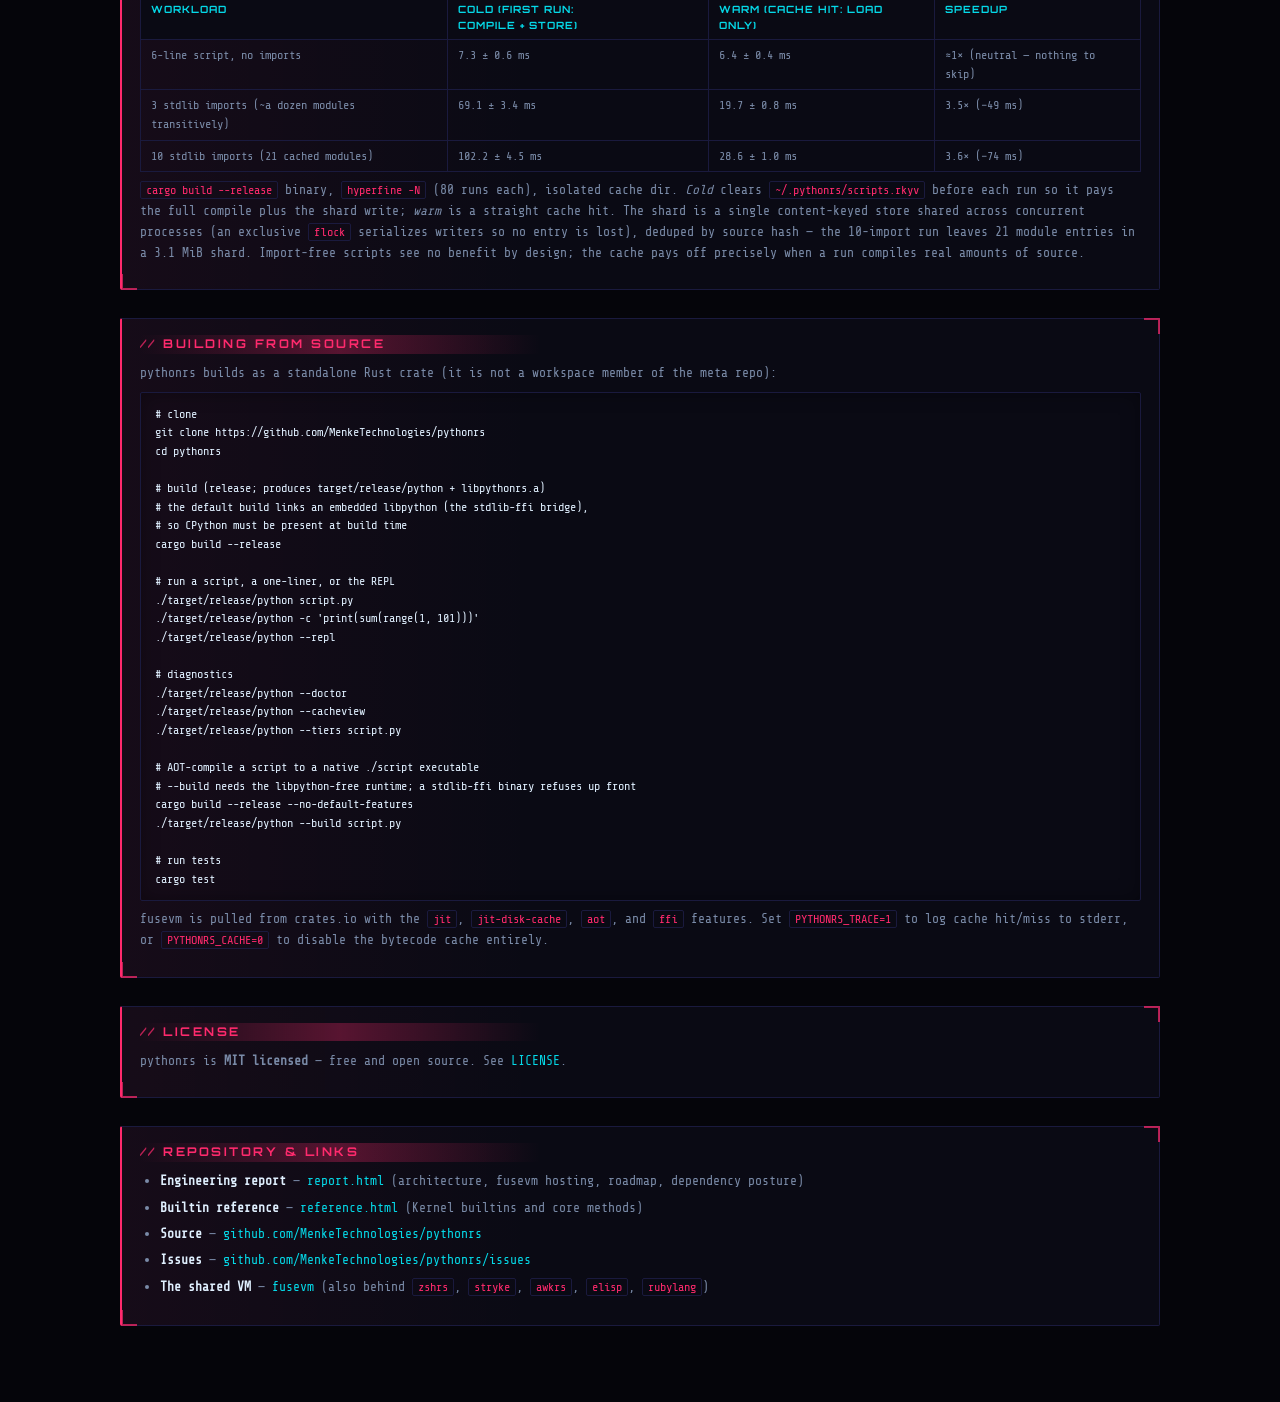
==== commit ee7972ae: "bump v0.1.14" ====
--- a/docs/index.html
+++ b/docs/index.html
@@ -115,7 +115,7 @@
             <span class="sep">/</span>
             <a href="https://github.com/MenkeTechnologies/pythonrs" target="_blank" rel="noopener noreferrer">GitHub</a>
           </nav>
-          <p class="docs-build-line" id="pythonrsBuildLine">pythonrs v0.1.13 · Python on fusevm · lex/parse → AST → bytecode → Cranelift JIT · transparent rkyv cache on every run · AOT native-exe via --build · a fusevm language host (with zshrs, stryke, awkrs, elisp, rubylang) · MIT · in active development</p>
+          <p class="docs-build-line" id="pythonrsBuildLine">pythonrs v0.1.14 · Python on fusevm · lex/parse → AST → bytecode → Cranelift JIT · transparent rkyv cache on every run · AOT native-exe via --build · a fusevm language host (with zshrs, stryke, awkrs, elisp, rubylang) · MIT · in active development</p>
         </div>
         <div class="tutorial-toolbar">
           <button type="button" class="btn btn-secondary" id="btnTheme" title="Toggle light/dark">Theme</button>
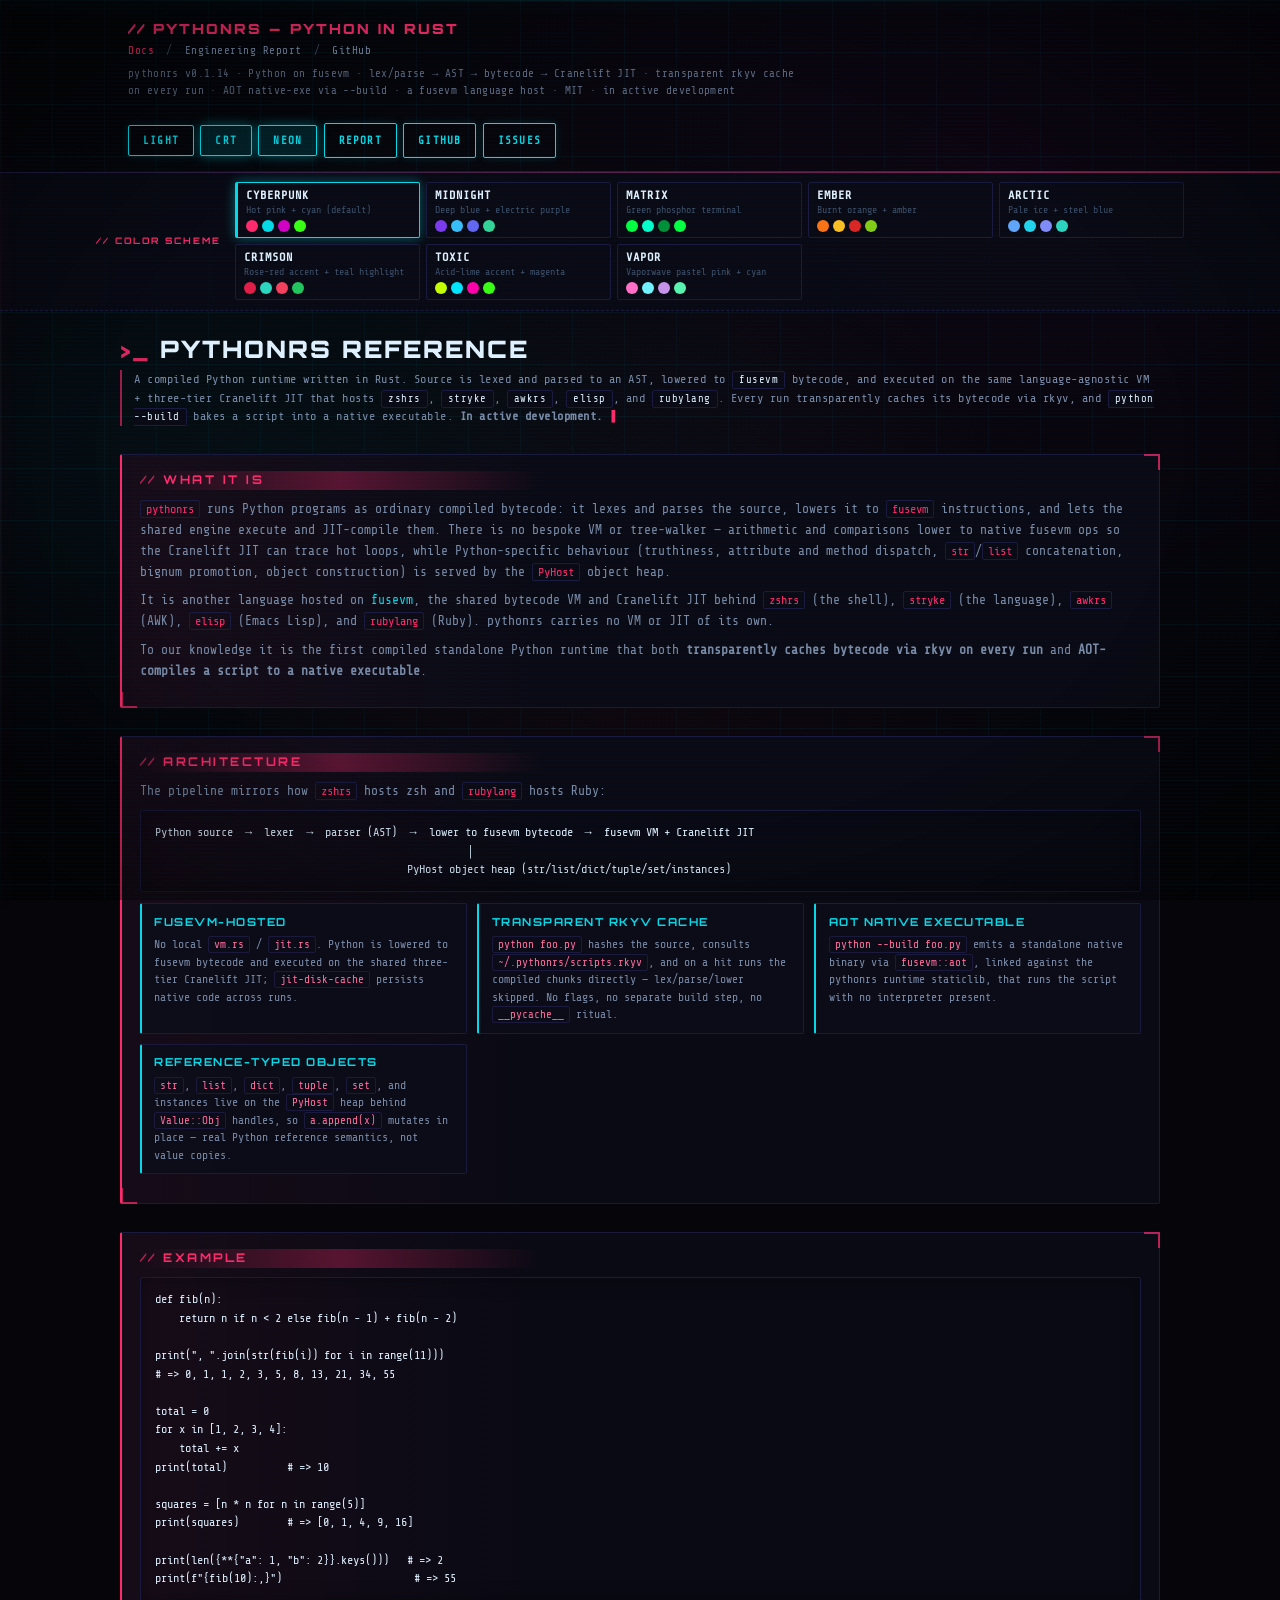
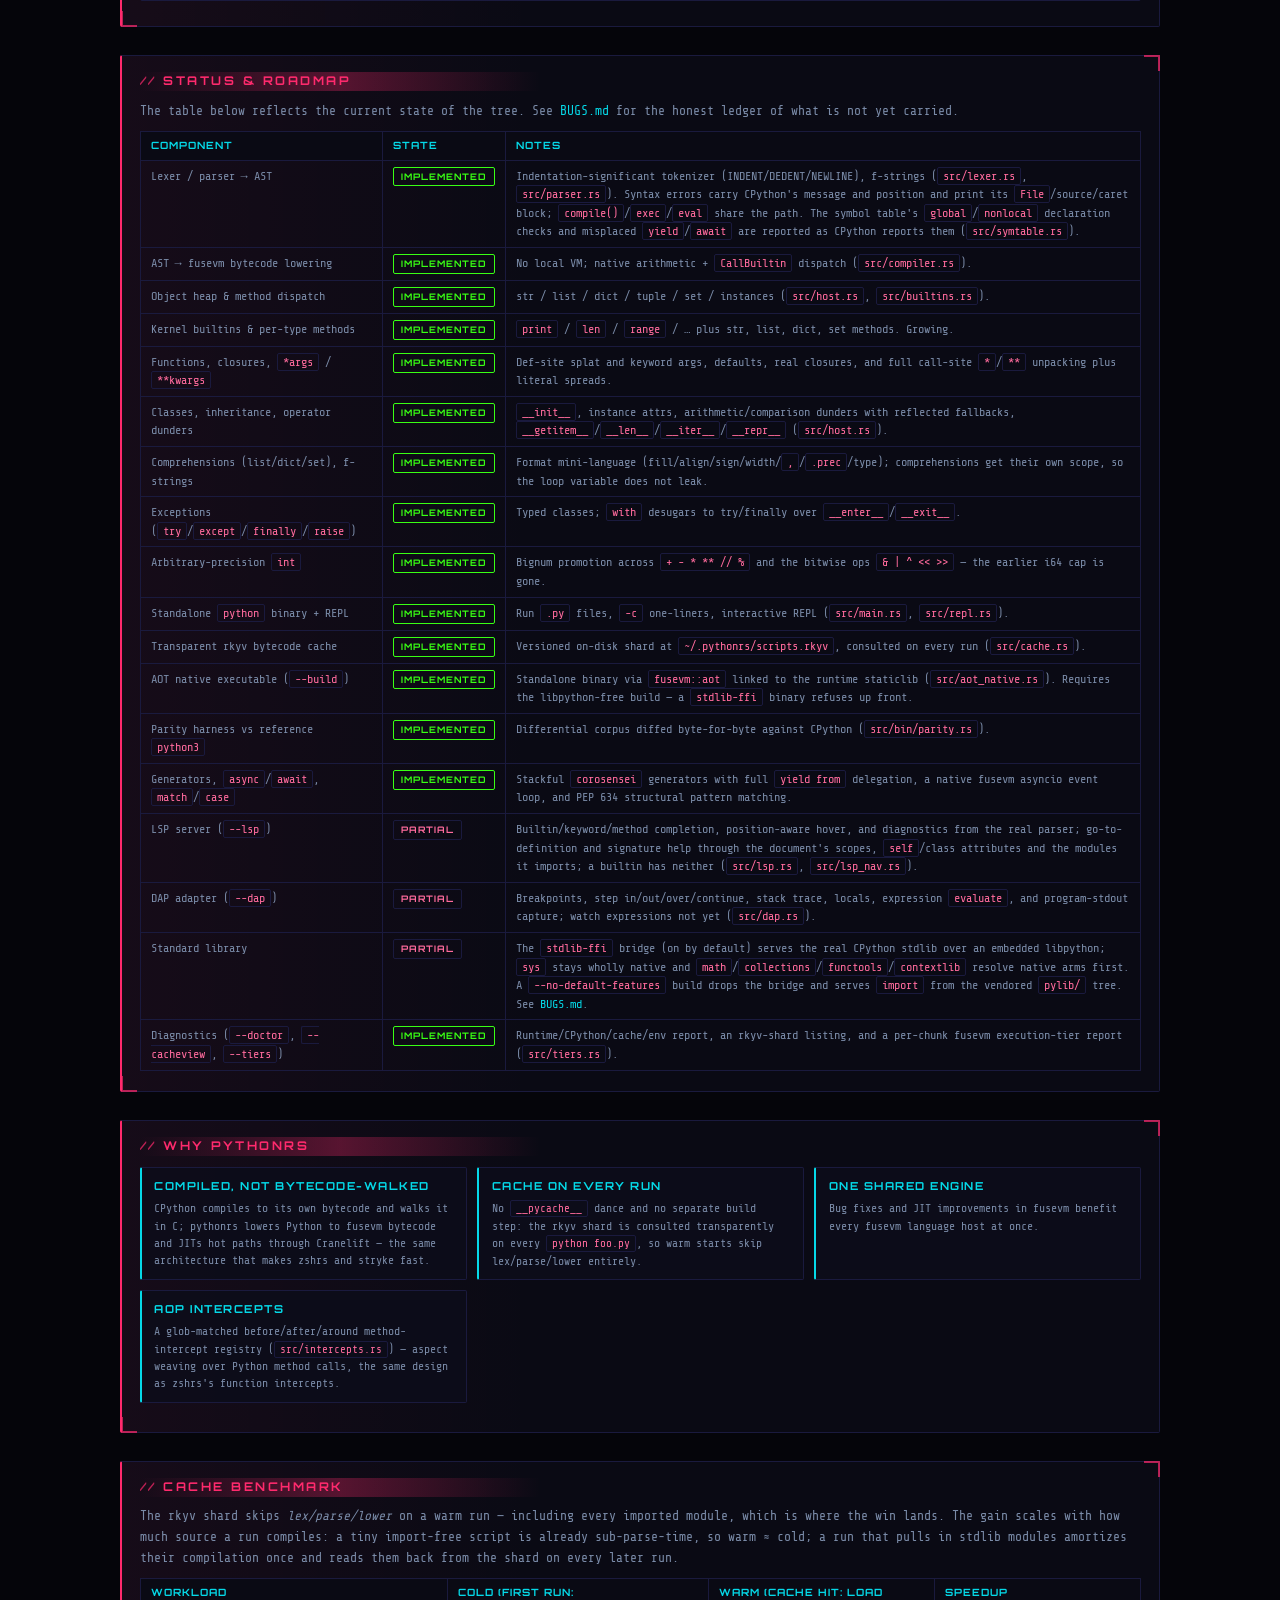
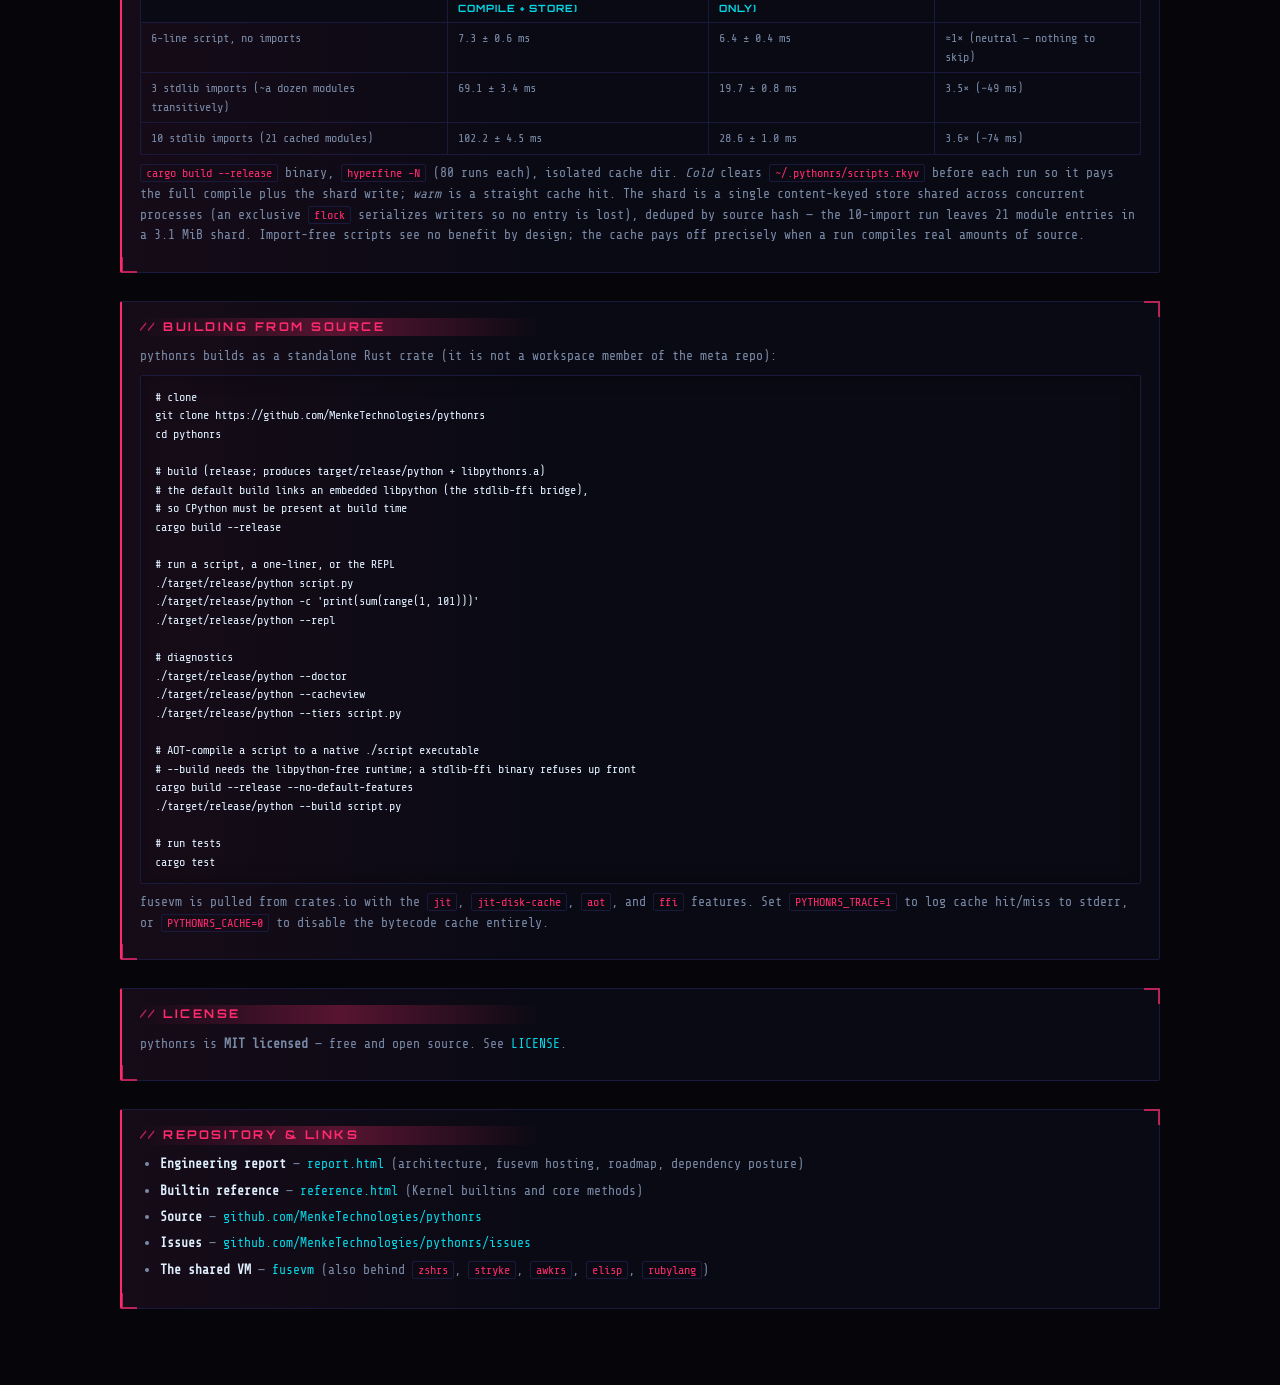
==== commit 142b88bb: "docs: drop fusevm host enumeration" ====
--- a/docs/index.html
+++ b/docs/index.html
@@ -115,7 +115,7 @@
             <span class="sep">/</span>
             <a href="https://github.com/MenkeTechnologies/pythonrs" target="_blank" rel="noopener noreferrer">GitHub</a>
           </nav>
-          <p class="docs-build-line" id="pythonrsBuildLine">pythonrs v0.1.14 · Python on fusevm · lex/parse → AST → bytecode → Cranelift JIT · transparent rkyv cache on every run · AOT native-exe via --build · a fusevm language host (with zshrs, stryke, awkrs, elisp, rubylang) · MIT · in active development</p>
+          <p class="docs-build-line" id="pythonrsBuildLine">pythonrs v0.1.14 · Python on fusevm · lex/parse → AST → bytecode → Cranelift JIT · transparent rkyv cache on every run · AOT native-exe via --build · a fusevm language host · MIT · in active development</p>
         </div>
         <div class="tutorial-toolbar">
           <button type="button" class="btn btn-secondary" id="btnTheme" title="Toggle light/dark">Theme</button>
@@ -213,7 +213,7 @@
         <div class="cat-grid">
           <div class="cat-card"><h4>Compiled, not bytecode-walked</h4><p>CPython compiles to its own bytecode and walks it in C; pythonrs lowers Python to fusevm bytecode and JITs hot paths through Cranelift — the same architecture that makes zshrs and stryke fast.</p></div>
           <div class="cat-card"><h4>Cache on every run</h4><p>No <code>__pycache__</code> dance and no separate build step: the rkyv shard is consulted transparently on every <code>python foo.py</code>, so warm starts skip lex/parse/lower entirely.</p></div>
-          <div class="cat-card"><h4>One shared engine</h4><p>Bug fixes and JIT improvements in fusevm benefit zshrs, stryke, awkrs, elisp, rubylang, and pythonrs at once.</p></div>
+          <div class="cat-card"><h4>One shared engine</h4><p>Bug fixes and JIT improvements in fusevm benefit every fusevm language host at once.</p></div>
           <div class="cat-card"><h4>AOP intercepts</h4><p>A glob-matched before/after/around method-intercept registry (<code>src/intercepts.rs</code>) — aspect weaving over Python method calls, the same design as zshrs's function intercepts.</p></div>
         </div>
       </section>
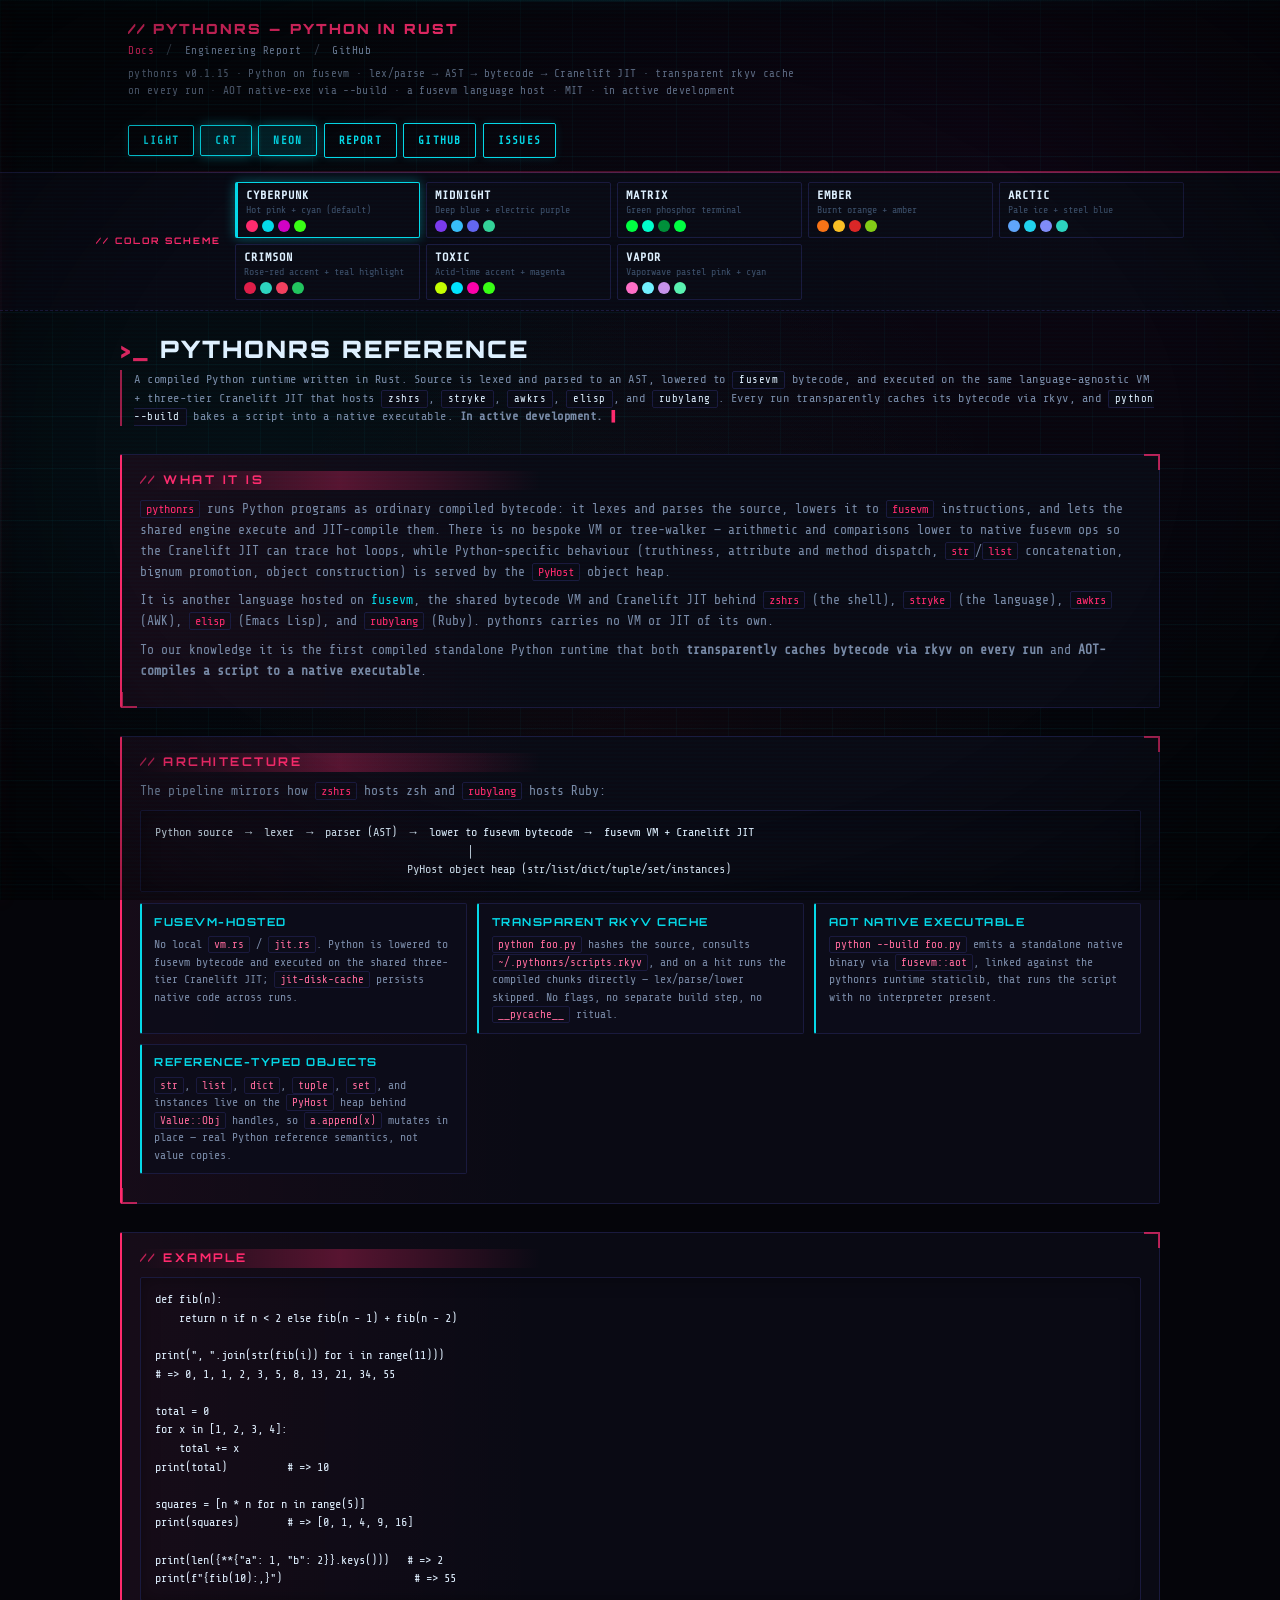
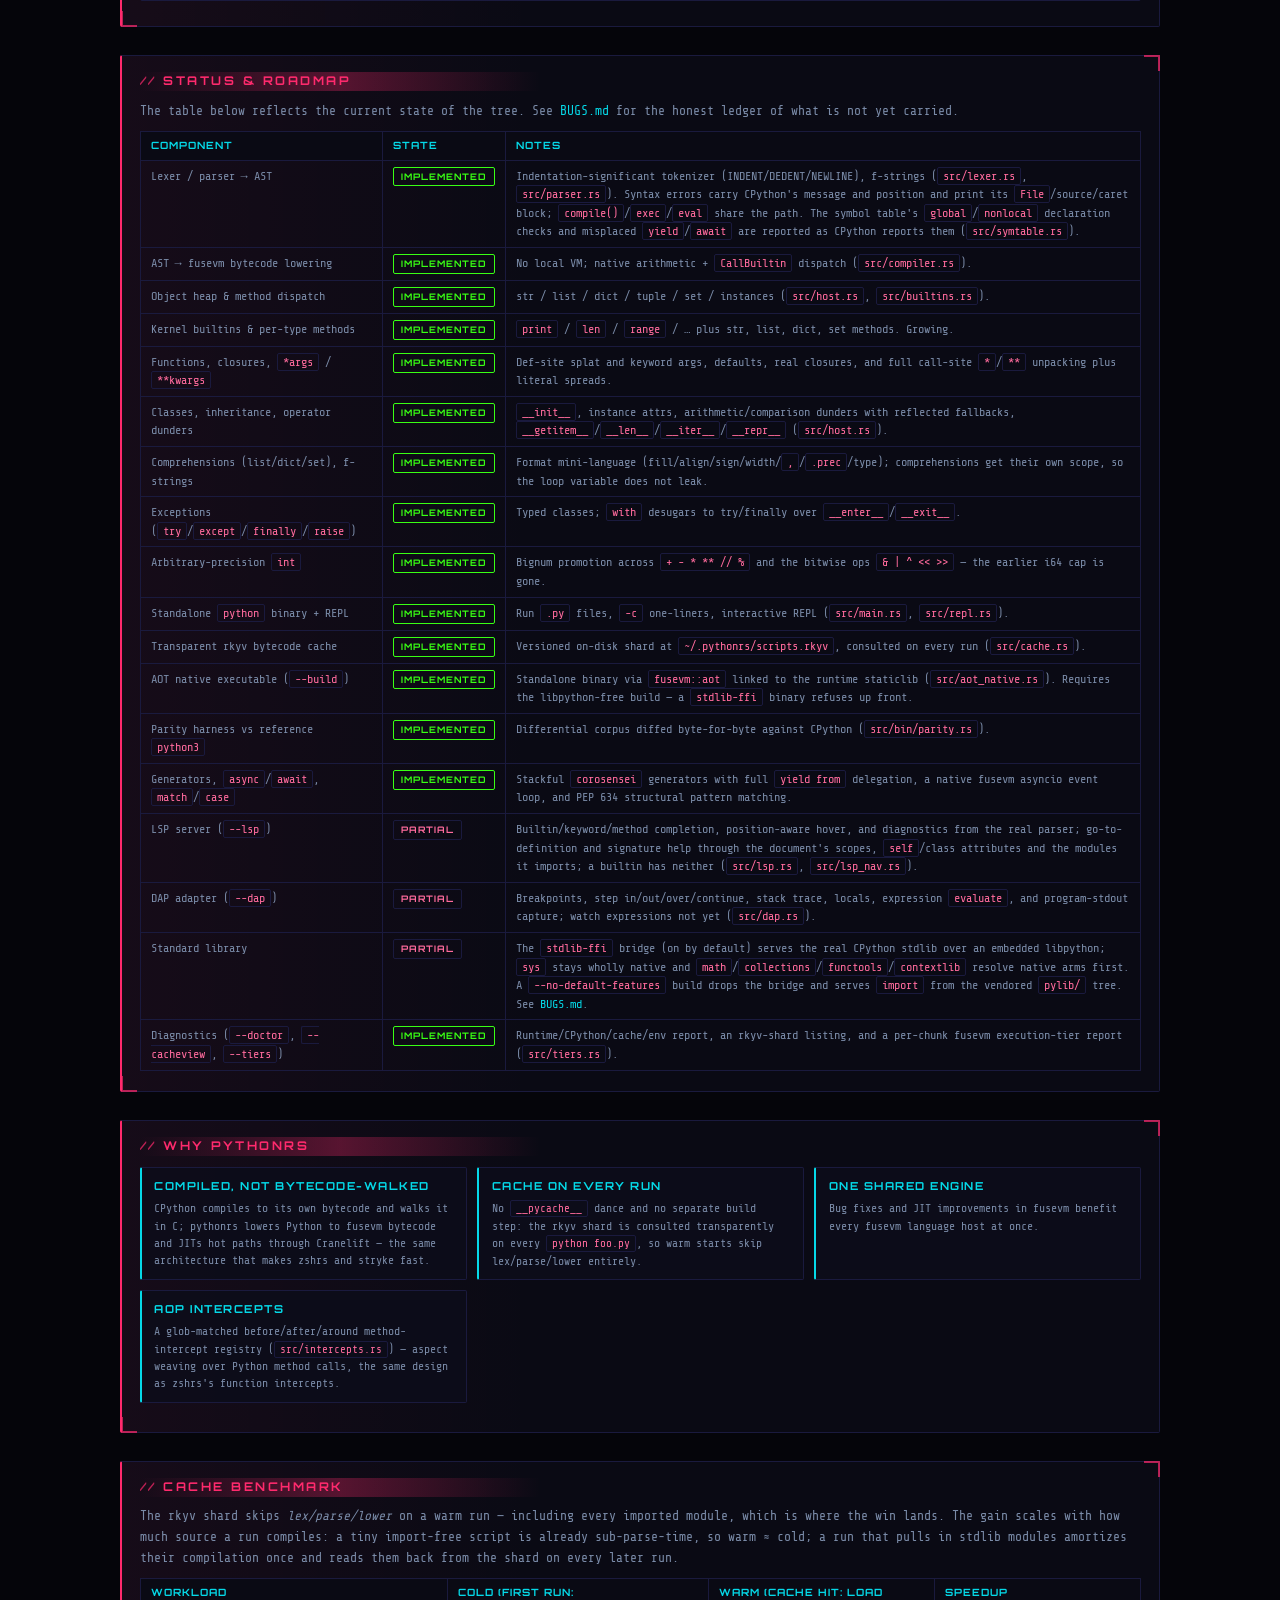
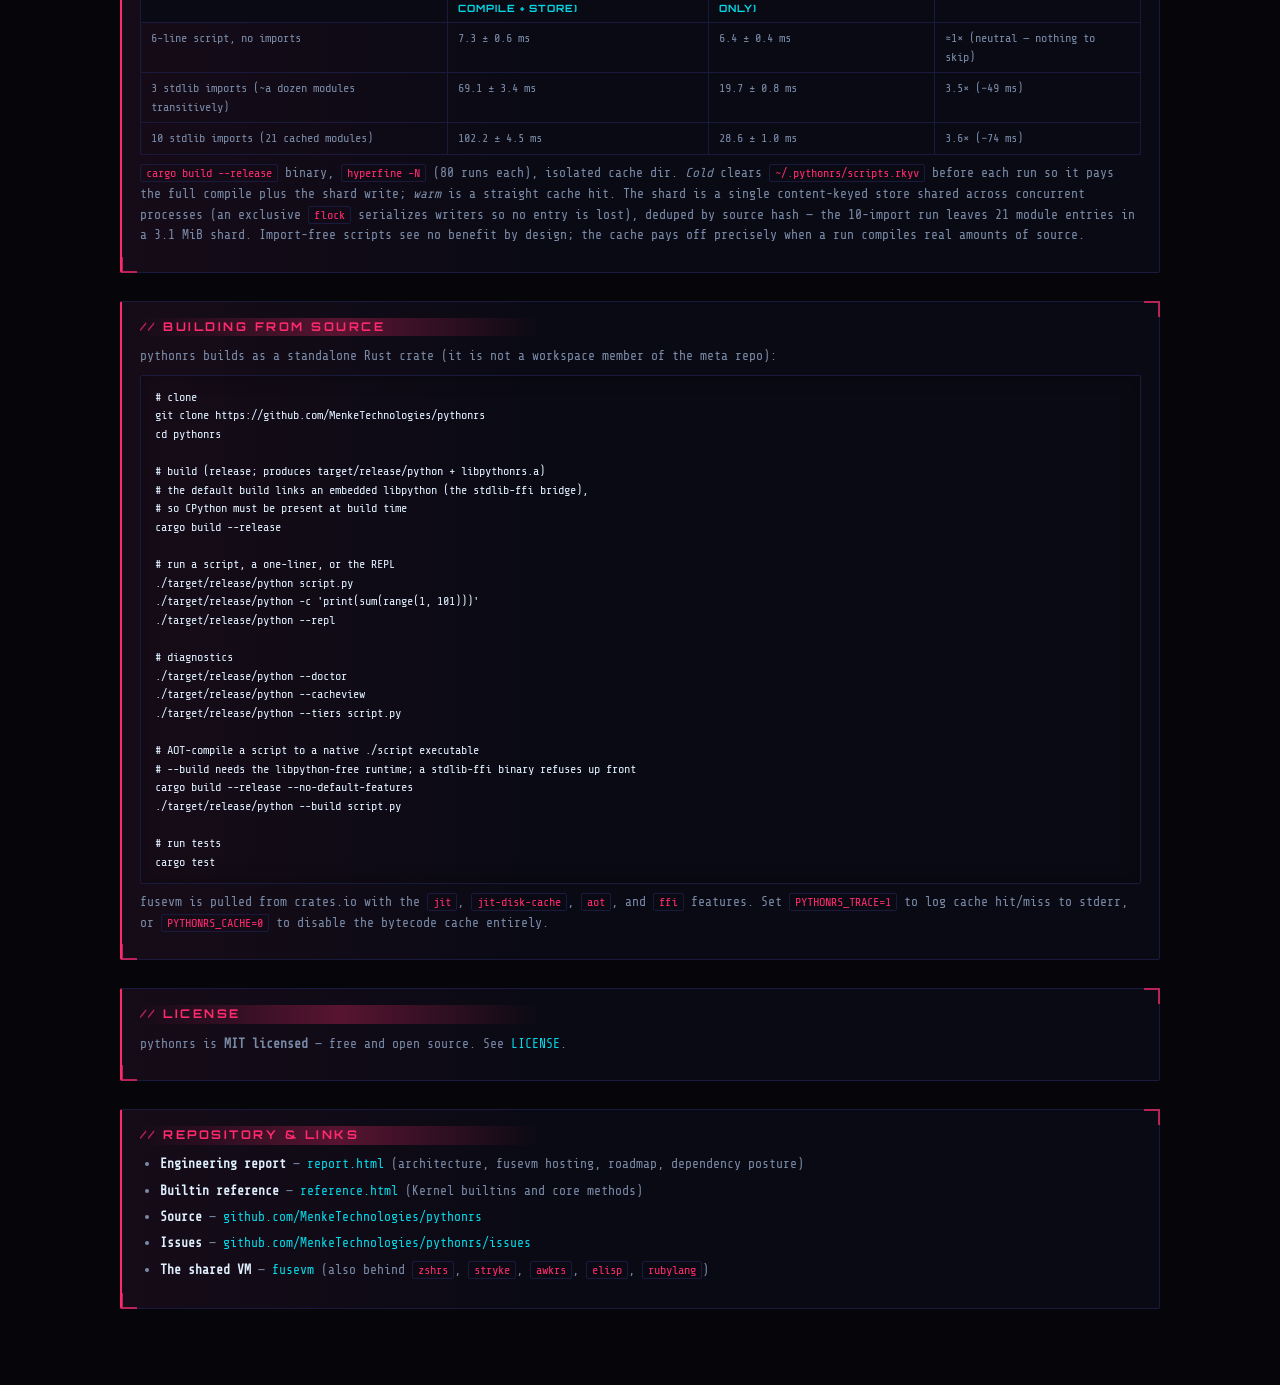
==== commit d6f36e6e: "bump v0.1.15" ====
--- a/docs/index.html
+++ b/docs/index.html
@@ -115,7 +115,7 @@
             <span class="sep">/</span>
             <a href="https://github.com/MenkeTechnologies/pythonrs" target="_blank" rel="noopener noreferrer">GitHub</a>
           </nav>
-          <p class="docs-build-line" id="pythonrsBuildLine">pythonrs v0.1.14 · Python on fusevm · lex/parse → AST → bytecode → Cranelift JIT · transparent rkyv cache on every run · AOT native-exe via --build · a fusevm language host · MIT · in active development</p>
+          <p class="docs-build-line" id="pythonrsBuildLine">pythonrs v0.1.15 · Python on fusevm · lex/parse → AST → bytecode → Cranelift JIT · transparent rkyv cache on every run · AOT native-exe via --build · a fusevm language host · MIT · in active development</p>
         </div>
         <div class="tutorial-toolbar">
           <button type="button" class="btn btn-secondary" id="btnTheme" title="Toggle light/dark">Theme</button>
